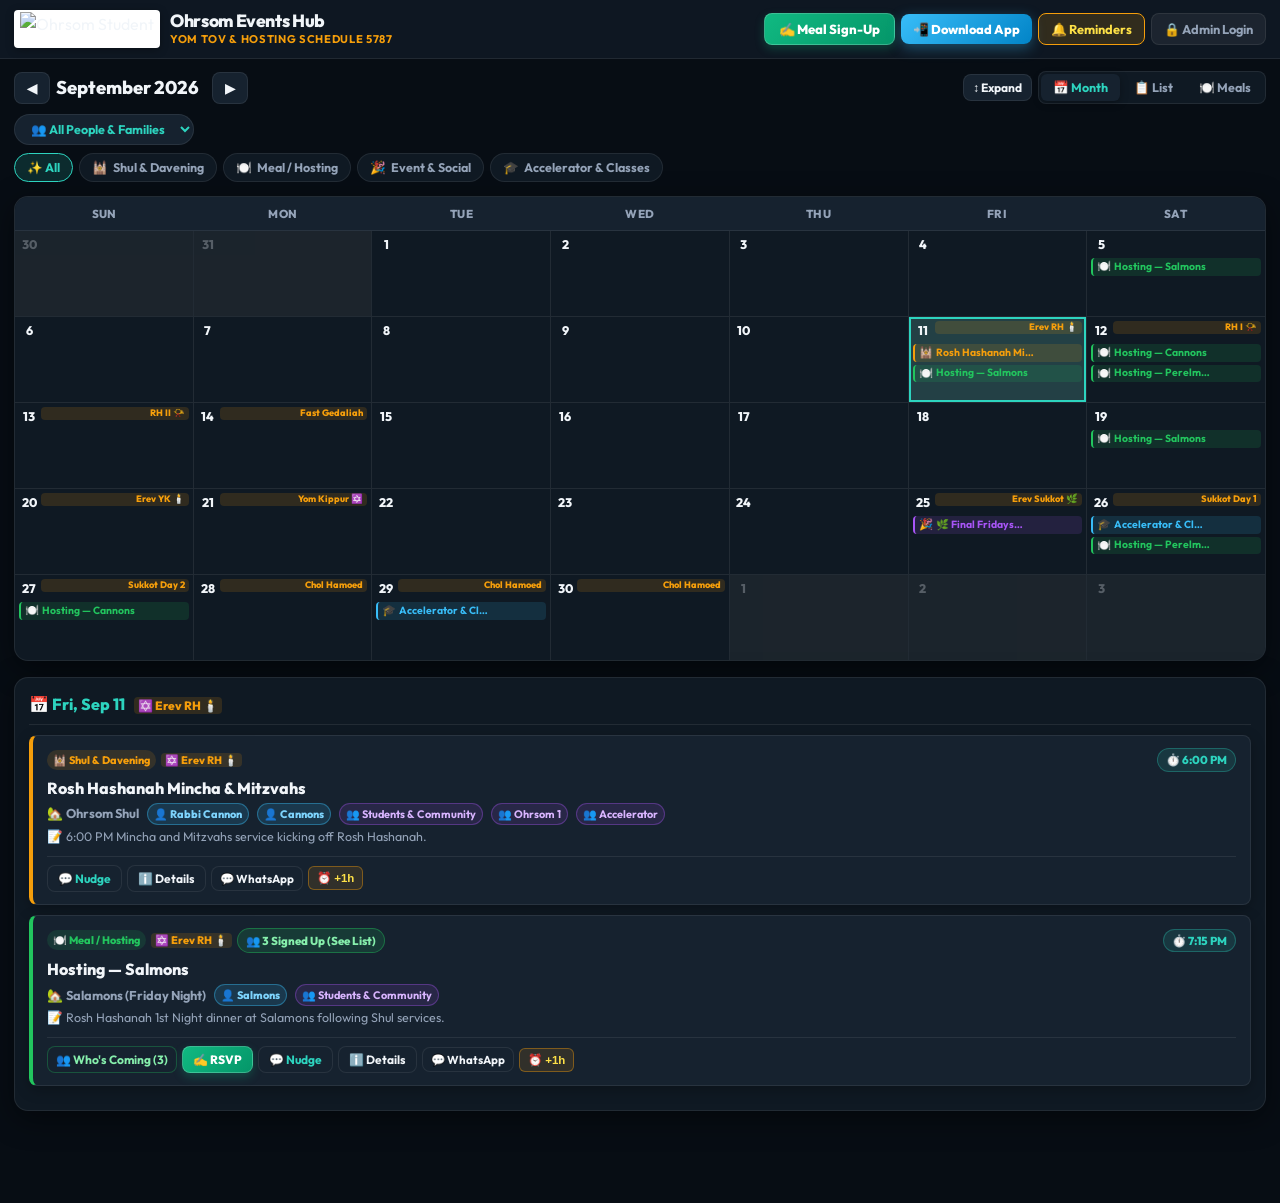
==== ohrsom-events.html @ 4e3c6a3e "Add student profile persistence, self-service RSVP cancellation, and WhatsApp Poll attendee privacy " ====
<!DOCTYPE html>
<html lang="en">
<head>
  <meta charset="UTF-8">
  <meta name="viewport" content="width=device-width, initial-scale=1.0, maximum-scale=1.0, user-scalable=no">
  <meta name="theme-color" content="#070d14">
  <meta name="apple-mobile-web-app-capable" content="yes">
  <meta name="apple-mobile-web-app-status-bar-style" content="black-translucent">
  <meta name="apple-mobile-web-app-title" content="Ohrsom Hub">
  <title>Ohrsom · Yom Tov & Events Calendar</title>
  
  <link rel="icon" type="image/png" sizes="192x192" href="/api/ohrsom-icon/192">
  <link rel="icon" type="image/png" sizes="512x512" href="/api/ohrsom-icon/512">
  <link rel="apple-touch-icon" href="/api/ohrsom-icon/192">
  <link rel="apple-touch-icon" sizes="180x180" href="/api/ohrsom-icon/192">
  <link rel="apple-touch-icon" sizes="192x192" href="/api/ohrsom-icon/192">
  <link rel="apple-touch-icon" sizes="512x512" href="/api/ohrsom-icon/512">
  <link rel="apple-touch-icon-precomposed" href="/api/ohrsom-icon/192">
  <link rel="manifest" href="/api/ohrsom-manifest">
  
  <link rel="preconnect" href="https://fonts.googleapis.com">
  <link rel="preconnect" href="https://fonts.gstatic.com" crossorigin>
  <link href="https://fonts.googleapis.com/css2?family=Outfit:wght@300;400;500;600;700;800;900&family=Inter:wght@400;500;600;700&display=swap" rel="stylesheet">
  
  <style>
    :root {
      --bg: #070d14;
      --surface: #0f1923;
      --surface-elevated: #16222f;
      --surface-border: rgba(255, 255, 255, 0.08);
      --ink: #f1f5f9;
      --muted: #94a3b8;
      --accent: #2dd4bf;
      --gold: #f59e0b;
      --gold-bg: rgba(245, 158, 11, 0.14);
      --blue: #38bdf8;
      --blue-bg: rgba(56, 189, 248, 0.14);
      --green: #22c55e;
      --green-bg: rgba(34, 197, 94, 0.14);
      --rose: #f43f5e;
      --purple: #a855f7;
      --radius: 14px;
      --radius-sm: 8px;
      --shadow: 0 8px 30px rgba(0, 0, 0, 0.45);
    }

    * {
      box-sizing: border-box;
      margin: 0;
      padding: 0;
      -webkit-tap-highlight-color: transparent;
    }

    body {
      font-family: 'Outfit', -apple-system, BlinkMacSystemFont, sans-serif;
      background: var(--bg);
      color: var(--ink);
      min-height: 100vh;
      line-height: 1.5;
      padding-bottom: 80px;
      overflow-x: hidden;
      width: 100%;
    }

    /* ── Floating In-App Push Notification Banner ── */
    .inapp-notification-banner {
      position: fixed;
      top: -220px;
      left: 12px;
      right: 12px;
      width: auto;
      max-width: 440px;
      margin: 0 auto;
      background: rgba(15, 25, 35, 0.98);
      backdrop-filter: blur(20px);
      -webkit-backdrop-filter: blur(20px);
      border: 1px solid rgba(245, 158, 11, 0.45);
      border-radius: var(--radius);
      box-shadow: 0 16px 40px rgba(0, 0, 0, 0.8), 0 0 20px rgba(245, 158, 11, 0.25);
      padding: 12px 14px;
      z-index: 9999;
      transition: top 0.35s cubic-bezier(0.175, 0.885, 0.32, 1.275);
    }

    .inapp-notification-banner.active {
      top: 14px;
    }

    .notif-banner-top {
      display: flex;
      justify-content: space-between;
      align-items: center;
      margin-bottom: 6px;
    }

    .notif-banner-badge {
      font-size: 0.7rem;
      font-weight: 800;
      text-transform: uppercase;
      color: var(--gold);
      display: inline-flex;
      align-items: center;
      gap: 5px;
    }

    .notif-banner-title {
      font-size: 0.98rem;
      font-weight: 800;
      color: var(--ink);
      line-height: 1.2;
    }

    .notif-banner-body {
      font-size: 0.8rem;
      color: var(--muted);
      margin-top: 3px;
    }

    .notif-banner-actions {
      display: flex;
      gap: 6px;
      margin-top: 8px;
      padding-top: 6px;
      border-top: 1px solid rgba(255, 255, 255, 0.08);
      justify-content: flex-end;
      flex-wrap: wrap;
    }

    /* ── Header ── */
    .header {
      background: rgba(15, 25, 35, 0.95);
      backdrop-filter: blur(16px);
      -webkit-backdrop-filter: blur(16px);
      border-bottom: 1px solid var(--surface-border);
      position: sticky;
      top: 0;
      z-index: 100;
      padding: 10px 14px;
      width: 100%;
    }

    .header-inner {
      max-width: 1280px;
      margin: 0 auto;
      display: flex;
      justify-content: space-between;
      align-items: center;
      gap: 8px;
      flex-wrap: wrap;
    }

    .brand-wrap {
      display: flex;
      align-items: center;
      gap: 10px;
    }

    .brand-logo {
      width: 36px;
      height: 36px;
      background: linear-gradient(135deg, var(--gold), #d97706);
      border-radius: 10px;
      display: flex;
      align-items: center;
      justify-content: center;
      font-size: 1.2rem;
      box-shadow: 0 4px 12px rgba(245, 158, 11, 0.3);
      flex-shrink: 0;
    }

    .brand-title {
      font-size: 1.1rem;
      font-weight: 800;
      letter-spacing: -0.02em;
      line-height: 1.2;
    }

    .brand-subtitle {
      font-size: 0.7rem;
      color: var(--gold);
      font-weight: 700;
      text-transform: uppercase;
      letter-spacing: 0.06em;
    }

    .header-actions {
      display: flex;
      align-items: center;
      gap: 6px;
      flex-wrap: wrap;
    }

    .btn {
      font-family: inherit;
      font-size: 0.8rem;
      font-weight: 700;
      padding: 7px 12px;
      border-radius: var(--radius-sm);
      border: none;
      cursor: pointer;
      display: inline-flex;
      align-items: center;
      gap: 5px;
      transition: all 0.15s ease;
      white-space: nowrap;
    }

    .btn-primary {
      background: linear-gradient(135deg, var(--accent), #0d9488);
      color: #022c22;
      box-shadow: 0 4px 14px rgba(45, 212, 191, 0.3);
    }

    .btn-secondary {
      background: var(--surface-elevated);
      color: var(--ink);
      border: 1px solid var(--surface-border);
    }

    .btn-secondary:hover {
      background: rgba(255, 255, 255, 0.08);
    }

    .btn-install {
      background: linear-gradient(135deg, #38bdf8, #0284c7);
      color: #fff;
      font-weight: 800;
      box-shadow: 0 4px 14px rgba(56, 189, 248, 0.35);
    }

    .btn-notify {
      background: rgba(245, 158, 11, 0.15);
      border: 1px solid var(--gold);
      color: #fde047;
    }

    .btn-admin-locked {
      background: rgba(255, 255, 255, 0.06);
      border: 1px solid var(--surface-border);
      color: var(--muted);
    }

    .btn-admin-unlocked {
      background: rgba(34, 197, 94, 0.15);
      border: 1px solid var(--green);
      color: #86efac;
    }

    /* ── Container ── */
    .container {
      max-width: 1280px;
      margin: 0 auto;
      padding: 12px 14px;
      width: 100%;
    }

    /* ── Controls Bar ── */
    .controls-bar {
      display: flex;
      justify-content: space-between;
      align-items: center;
      flex-wrap: wrap;
      gap: 8px;
      margin-bottom: 10px;
    }

    .month-nav {
      display: flex;
      align-items: center;
      gap: 6px;
    }

    .month-title {
      font-size: 1.15rem;
      font-weight: 800;
      min-width: 150px;
    }

    .view-segmented {
      display: flex;
      background: var(--surface);
      border: 1px solid var(--surface-border);
      border-radius: var(--radius-sm);
      padding: 2px;
      gap: 2px;
    }

    .view-seg-btn {
      background: transparent;
      border: none;
      color: var(--muted);
      font-family: inherit;
      font-size: 0.78rem;
      font-weight: 700;
      padding: 6px 12px;
      border-radius: 6px;
      cursor: pointer;
      transition: all 0.15s ease;
      white-space: nowrap;
    }

    .view-seg-btn.active {
      background: var(--surface-elevated);
      color: var(--accent);
      box-shadow: 0 2px 8px rgba(0, 0, 0, 0.3);
    }

    /* ── Two-Row Filter System ── */
    .filter-system-wrap {
      display: flex;
      flex-direction: column;
      gap: 8px;
      margin-bottom: 12px;
    }

    .filter-row-top {
      display: flex;
      align-items: center;
      gap: 8px;
      flex-wrap: wrap;
    }

    .person-filter-select {
      background: var(--surface-elevated);
      color: var(--accent);
      border: 1px solid var(--surface-border);
      border-radius: 999px;
      padding: 6px 12px;
      font-family: inherit;
      font-size: 0.78rem;
      font-weight: 700;
      outline: none;
      cursor: pointer;
    }

    .filter-row-categories {
      display: flex;
      gap: 6px;
      overflow-x: auto;
      -webkit-overflow-scrolling: touch;
      scrollbar-width: none;
      width: 100%;
      padding-bottom: 2px;
    }
    .filter-row-categories::-webkit-scrollbar { display: none; }

    .filter-chip {
      background: var(--surface);
      border: 1px solid var(--surface-border);
      color: var(--muted);
      font-family: inherit;
      font-size: 0.78rem;
      font-weight: 700;
      padding: 6px 12px;
      border-radius: 999px;
      cursor: pointer;
      white-space: nowrap;
      transition: all 0.15s ease;
      display: inline-flex;
      align-items: center;
      gap: 5px;
      flex-shrink: 0;
    }

    .filter-chip:hover {
      background: rgba(255, 255, 255, 0.05);
      color: var(--ink);
    }

    .filter-chip.active {
      background: rgba(45, 212, 191, 0.15);
      border-color: var(--accent);
      color: var(--accent);
    }

    .filter-chip-myitems {
      border-color: var(--gold);
      color: #fde047;
      background: rgba(245, 158, 11, 0.12);
    }

    .filter-chip-myitems.active {
      background: var(--gold);
      color: #070d14;
      font-weight: 800;
    }

    /* ── Expandable Calendar Grid ── */
    .calendar-grid-card {
      background: var(--surface);
      border: 1px solid var(--surface-border);
      border-radius: var(--radius);
      box-shadow: var(--shadow);
      margin-bottom: 16px;
      overflow: hidden;
      width: 100%;
      max-width: 100%;
    }

    .cal-weekdays {
      display: grid;
      grid-template-columns: repeat(7, minmax(0, 1fr));
      background: var(--surface-elevated);
      border-bottom: 1px solid var(--surface-border);
      text-align: center;
      padding: 8px 0;
      font-size: 0.72rem;
      font-weight: 800;
      color: var(--muted);
      letter-spacing: 0.04em;
      width: 100%;
    }

    .cal-days-grid {
      display: grid;
      grid-template-columns: repeat(7, minmax(0, 1fr));
      gap: 1px;
      background: var(--surface-border);
      width: 100%;
    }

    .cal-day-cell {
      background: var(--surface);
      min-height: 85px;
      padding: 4px 4px;
      display: flex;
      flex-direction: column;
      gap: 3px;
      cursor: pointer;
      transition: all 0.15s ease;
      position: relative;
      min-width: 0;
      overflow: hidden;
    }

    .calendar-grid-card.is-expanded .cal-day-cell {
      min-height: 140px;
      padding: 6px 5px;
    }

    .calendar-grid-card.is-expanded .cal-event-pill {
      font-size: 0.72rem;
      padding: 3px 5px;
      line-height: 1.25;
      white-space: normal;
      word-break: break-word;
    }

    .cal-day-cell:hover {
      background: #13202e;
    }

    .cal-day-cell.other-month {
      opacity: 0.25;
      background: #081017;
    }

    .cal-day-cell.is-today {
      background: rgba(45, 212, 191, 0.06);
      box-shadow: inset 0 0 0 1px var(--accent);
    }

    .cal-day-cell.is-selected-day {
      background: rgba(45, 212, 191, 0.12) !important;
      box-shadow: inset 0 0 0 2px var(--accent) !important;
    }

    .day-number-row {
      display: flex;
      justify-content: space-between;
      align-items: flex-start;
      font-size: 0.78rem;
      font-weight: 800;
      gap: 2px;
      min-width: 0;
    }

    .day-num-circle {
      width: 20px;
      height: 20px;
      display: flex;
      align-items: center;
      justify-content: center;
      border-radius: 50%;
      flex-shrink: 0;
    }

    .is-today .day-num-circle {
      background: var(--accent);
      color: #022c22;
    }

    .jewish-holiday-pill {
      font-size: 0.58rem;
      font-weight: 800;
      color: var(--gold);
      background: var(--gold-bg);
      padding: 1px 4px;
      border-radius: 4px;
      line-height: 1.15;
      text-align: right;
      flex: 1;
      white-space: nowrap;
      overflow: hidden;
      text-overflow: ellipsis;
      min-width: 0;
    }

    .cal-event-pill {
      font-size: 0.65rem;
      font-weight: 700;
      padding: 2px 4px;
      border-radius: 4px;
      display: flex;
      align-items: center;
      gap: 3px;
      border-left: 2px solid;
      white-space: nowrap;
      overflow: hidden;
      text-overflow: ellipsis;
      cursor: pointer;
      line-height: 1.2;
      min-width: 0;
      max-width: 100%;
    }

    .cal-event-pill.is-completed {
      opacity: 0.55;
      text-decoration: line-through;
      background: rgba(255, 255, 255, 0.05) !important;
      border-left-color: var(--muted) !important;
      color: var(--muted) !important;
    }

    .cal-event-pill-icon {
      flex-shrink: 0;
      font-size: 0.7rem;
    }

    .cal-event-pill-text {
      white-space: nowrap;
      overflow: hidden;
      text-overflow: ellipsis;
      min-width: 0;
    }

    /* ── Agenda / Timeline below calendar ── */
    .day-agenda-section {
      margin-top: 12px;
      background: var(--surface);
      border: 1px solid var(--surface-border);
      border-radius: var(--radius);
      padding: 14px;
      box-shadow: var(--shadow);
    }

    .day-agenda-header {
      display: flex;
      justify-content: space-between;
      align-items: center;
      margin-bottom: 10px;
      padding-bottom: 8px;
      border-bottom: 1px solid var(--surface-border);
      flex-wrap: wrap;
      gap: 8px;
    }

    .day-agenda-title {
      font-size: 1rem;
      font-weight: 800;
      color: var(--accent);
    }

    /* ── Timeline List View ── */
    .timeline-view {
      display: flex;
      flex-direction: column;
      gap: 10px;
      margin-bottom: 30px;
    }

    .event-card {
      background: var(--surface);
      border: 1px solid var(--surface-border);
      border-radius: var(--radius);
      padding: 12px 14px;
      display: flex;
      justify-content: space-between;
      align-items: flex-start;
      gap: 10px;
      cursor: pointer;
      transition: all 0.15s ease;
      position: relative;
      overflow: hidden;
    }

    .event-card.is-completed {
      opacity: 0.65;
      background: #0b141d;
    }

    .event-card.is-completed .event-main-details h3 {
      text-decoration: line-through;
      color: var(--muted);
    }

    /* ── Selected Day Clean Agenda Cards (Mobile & Desktop) ── */
    .agenda-card {
      background: var(--surface-elevated);
      border: 1px solid var(--surface-border);
      border-radius: var(--radius-sm);
      padding: 12px 14px;
      margin-bottom: 10px;
      box-shadow: 0 4px 14px rgba(0, 0, 0, 0.25);
      transition: all 0.15s ease;
      cursor: pointer;
    }

    .agenda-card:hover {
      background: #182635;
      border-color: rgba(255, 255, 255, 0.15);
    }

    .agenda-card.is-completed {
      opacity: 0.6;
      background: #091118;
    }
    .agenda-card.is-completed .agenda-card-title {
      text-decoration: line-through;
      color: var(--muted);
    }

    .agenda-card-top {
      display: flex;
      justify-content: space-between;
      align-items: center;
      gap: 6px;
      margin-bottom: 6px;
      flex-wrap: wrap;
    }

    .agenda-tag-group {
      display: flex;
      align-items: center;
      gap: 5px;
      flex-wrap: wrap;
    }

    .agenda-time-pill {
      font-size: 0.72rem;
      font-weight: 800;
      color: var(--accent);
      background: rgba(45, 212, 191, 0.12);
      border: 1px solid rgba(45, 212, 191, 0.3);
      padding: 2px 8px;
      border-radius: 999px;
      white-space: nowrap;
    }

    .agenda-card-title {
      font-size: 1rem;
      font-weight: 800;
      color: var(--ink);
      line-height: 1.25;
      margin-bottom: 5px;
    }

    .agenda-card-meta {
      font-size: 0.8rem;
      color: var(--muted);
      display: flex;
      flex-wrap: wrap;
      gap: 8px;
      margin-bottom: 4px;
      align-items: center;
    }

    .agenda-card-notes {
      font-size: 0.78rem;
      color: var(--muted);
      margin-top: 4px;
      line-height: 1.35;
    }

    .agenda-card-actions {
      display: flex;
      gap: 5px;
      margin-top: 10px;
      padding-top: 8px;
      border-top: 1px solid var(--surface-border);
      flex-wrap: wrap;
      align-items: center;
    }

    .event-card-left {
      display: flex;
      gap: 10px;
      align-items: flex-start;
      flex: 1;
      min-width: 0;
    }

    .event-date-block {
      background: var(--surface-elevated);
      border: 1px solid var(--surface-border);
      border-radius: 8px;
      min-width: 48px;
      padding: 5px 2px;
      text-align: center;
      flex-shrink: 0;
    }

    .date-month {
      font-size: 0.65rem;
      font-weight: 800;
      text-transform: uppercase;
      color: var(--muted);
    }

    .date-num {
      font-size: 1.15rem;
      font-weight: 900;
      line-height: 1.1;
      color: var(--ink);
    }

    .date-weekday {
      font-size: 0.65rem;
      font-weight: 700;
      color: var(--accent);
    }

    .event-main-details {
      flex: 1;
      min-width: 0;
    }

    .event-main-details h3 {
      font-size: 0.95rem;
      font-weight: 800;
      color: var(--ink);
      display: flex;
      align-items: center;
      gap: 6px;
      flex-wrap: wrap;
    }

    .event-tags-row {
      display: flex;
      flex-wrap: wrap;
      gap: 5px;
      margin: 4px 0;
    }

    .event-tag {
      font-size: 0.68rem;
      font-weight: 700;
      padding: 2px 6px;
      border-radius: 999px;
      display: inline-flex;
      align-items: center;
      gap: 4px;
    }

    .assignee-badge {
      background: rgba(56, 189, 248, 0.15);
      border: 1px solid rgba(56, 189, 248, 0.4);
      color: #7dd3fc;
      font-weight: 800;
    }

    .completed-badge {
      background: rgba(34, 197, 94, 0.15);
      border: 1px solid var(--green);
      color: #86efac;
      font-weight: 800;
    }

    .internal-badge {
      background: rgba(244, 63, 94, 0.15);
      border: 1px solid rgba(244, 63, 94, 0.4);
      color: #fda4af;
    }

    .event-meta-info {
      font-size: 0.78rem;
      color: var(--muted);
      display: flex;
      flex-wrap: wrap;
      gap: 10px;
      margin-top: 4px;
    }

    .event-meta-info span {
      display: inline-flex;
      align-items: center;
      gap: 4px;
    }

    .internal-note-box {
      background: rgba(244, 63, 94, 0.08);
      border: 1px dashed rgba(244, 63, 94, 0.35);
      border-radius: 6px;
      padding: 5px 8px;
      margin-top: 6px;
      font-size: 0.75rem;
      color: #fecdd3;
    }

    .event-card-actions {
      display: flex;
      gap: 5px;
      align-items: center;
      flex-wrap: wrap;
      flex-shrink: 0;
    }

    /* ── Modals & Pop-ups ── */
    .modal-overlay {
      position: fixed;
      top: 0;
      left: 0;
      right: 0;
      bottom: 0;
      background: rgba(3, 7, 12, 0.85);
      backdrop-filter: blur(10px);
      display: flex;
      align-items: center;
      justify-content: center;
      z-index: 1000;
      padding: 12px;
      opacity: 0;
      pointer-events: none;
      transition: opacity 0.2s ease;
    }

    .modal-overlay.active {
      opacity: 1;
      pointer-events: auto;
    }

    .modal-card {
      background: var(--surface);
      border: 1px solid var(--surface-border);
      border-radius: var(--radius);
      width: 100%;
      max-width: 560px;
      max-height: 90vh;
      overflow-y: auto;
      box-shadow: 0 20px 40px rgba(0, 0, 0, 0.6);
      transform: scale(0.95);
      transition: transform 0.2s ease;
      padding: 18px;
    }

    .modal-overlay.active .modal-card {
      transform: scale(1);
    }

    .modal-header {
      display: flex;
      justify-content: space-between;
      align-items: flex-start;
      margin-bottom: 12px;
    }

    .modal-close-btn {
      background: rgba(255, 255, 255, 0.08);
      border: none;
      color: var(--muted);
      width: 32px;
      height: 32px;
      border-radius: 50%;
      cursor: pointer;
      font-size: 1rem;
      display: flex;
      align-items: center;
      justify-content: center;
      transition: all 0.15s ease;
    }
    .modal-close-btn:hover {
      background: rgba(255, 255, 255, 0.18);
      color: #fff;
    }

    .form-group {
      margin-bottom: 12px;
    }

    .form-group label {
      display: block;
      font-size: 0.75rem;
      font-weight: 800;
      color: var(--muted);
      text-transform: uppercase;
      letter-spacing: 0.05em;
      margin-bottom: 5px;
    }

    .form-control {
      width: 100%;
      background: var(--surface-elevated);
      border: 1px solid var(--surface-border);
      border-radius: var(--radius-sm);
      padding: 9px 11px;
      font-family: inherit;
      font-size: 0.88rem;
      color: var(--ink);
    }

    .form-control:focus {
      outline: none;
      border-color: var(--accent);
      box-shadow: 0 0 0 2px rgba(45, 212, 191, 0.2);
    }

    .form-row {
      display: grid;
      grid-template-columns: 1fr 1fr;
      gap: 10px;
    }

    /* ── Multi-select Assignees ── */
    .assignee-multiselect-container {
      background: var(--surface-elevated);
      border: 1px solid var(--surface-border);
      border-radius: var(--radius-sm);
      padding: 8px 10px;
    }

    .assignee-chips-wrap {
      display: flex;
      flex-wrap: wrap;
      gap: 6px;
      margin-bottom: 8px;
      min-height: 28px;
      align-items: center;
    }

    .assignee-chip-selected {
      background: rgba(56, 189, 248, 0.18);
      border: 1px solid var(--blue);
      color: #7dd3fc;
      padding: 3px 8px;
      border-radius: 999px;
      font-size: 0.78rem;
      font-weight: 800;
      display: inline-flex;
      align-items: center;
      gap: 5px;
    }

    .assignee-chip-remove {
      cursor: pointer;
      color: #94a3b8;
      font-size: 0.85rem;
      line-height: 1;
      display: inline-flex;
    }
    .assignee-chip-remove:hover { color: var(--rose); }

    .quick-assign-pills-row {
      display: flex;
      flex-wrap: wrap;
      gap: 5px;
      margin-top: 6px;
      padding-top: 6px;
      border-top: 1px dashed var(--surface-border);
    }

    .quick-assign-btn {
      background: rgba(255, 255, 255, 0.06);
      border: 1px solid var(--surface-border);
      color: var(--muted);
      font-size: 0.72rem;
      font-weight: 700;
      padding: 3px 8px;
      border-radius: 999px;
      cursor: pointer;
      transition: all 0.15s ease;
    }

    .quick-assign-btn:hover {
      background: rgba(56, 189, 248, 0.15);
      border-color: var(--blue);
      color: var(--blue);
    }

    .quick-assign-btn.is-active {
      background: var(--blue);
      color: #070d14;
      border-color: var(--blue);
    }

    .custom-assignee-add-row {
      display: flex;
      gap: 6px;
      margin-top: 6px;
    }

    /* ── Audience Multi-select ── */
    .audience-multiselect-container {
      background: var(--surface-elevated);
      border: 1px solid var(--surface-border);
      border-radius: var(--radius-sm);
      padding: 8px 10px;
    }

    .audience-chips-wrap {
      display: flex;
      flex-wrap: wrap;
      gap: 6px;
      margin-bottom: 8px;
      min-height: 28px;
      align-items: center;
    }

    .audience-chip-selected {
      background: rgba(168, 85, 247, 0.18);
      border: 1px solid var(--purple);
      color: #d8b4fe;
      padding: 3px 8px;
      border-radius: 999px;
      font-size: 0.78rem;
      font-weight: 800;
      display: inline-flex;
      align-items: center;
      gap: 5px;
    }

    .audience-chip-remove {
      cursor: pointer;
      color: #94a3b8;
      font-size: 0.85rem;
      display: inline-flex;
    }
    .audience-chip-remove:hover { color: var(--rose); }

    .audience-preset-pills {
      display: flex;
      flex-wrap: wrap;
      gap: 5px;
      margin-top: 6px;
      padding-top: 6px;
      border-top: 1px dashed var(--surface-border);
    }

    .audience-preset-btn {
      background: rgba(255, 255, 255, 0.06);
      border: 1px solid var(--surface-border);
      color: var(--muted);
      font-size: 0.72rem;
      font-weight: 700;
      padding: 3px 8px;
      border-radius: 999px;
      cursor: pointer;
      transition: all 0.15s ease;
    }

    .audience-preset-btn:hover {
      background: rgba(168, 85, 247, 0.15);
      border-color: var(--purple);
      color: #d8b4fe;
    }

    .audience-preset-btn.is-active {
      background: var(--purple);
      color: #fff;
      border-color: var(--purple);
    }

    /* ── Day Overview Modal Event Item Card ── */
    .overview-event-item {
      background: var(--surface-elevated);
      border: 1px solid var(--surface-border);
      border-radius: var(--radius-sm);
      padding: 12px 14px;
      margin-bottom: 10px;
      position: relative;
    }

    .overview-event-item.is-completed {
      opacity: 0.65;
    }
    .overview-event-item.is-completed .overview-event-item-title {
      text-decoration: line-through;
      color: var(--muted);
    }

    .overview-event-item-top {
      display: flex;
      justify-content: space-between;
      align-items: flex-start;
      gap: 8px;
    }

    .overview-event-item-title {
      font-size: 0.98rem;
      font-weight: 800;
      color: var(--ink);
      line-height: 1.2;
    }

    .overview-btn-bar {
      display: flex;
      gap: 5px;
      margin-top: 10px;
      padding-top: 8px;
      border-top: 1px solid var(--surface-border);
      flex-wrap: wrap;
      align-items: center;
    }

    /* ── Notification Schedule & Activity Log ── */
    .notif-rule-card {
      background: var(--surface-elevated);
      border: 1px solid var(--surface-border);
      border-radius: var(--radius-sm);
      padding: 9px 11px;
      margin-bottom: 6px;
      display: flex;
      align-items: flex-start;
      gap: 8px;
    }

    .notif-rule-icon {
      font-size: 1.2rem;
      line-height: 1;
      margin-top: 1px;
    }

    .reminders-log-table {
      width: 100%;
      font-size: 0.75rem;
      border-collapse: collapse;
    }

    .reminders-log-table th {
      text-align: left;
      color: var(--muted);
      padding: 4px 6px;
      border-bottom: 1px solid var(--surface-border);
      font-size: 0.7rem;
    }

    .reminders-log-table td {
      padding: 5px 6px;
      border-bottom: 1px solid rgba(255, 255, 255, 0.04);
    }

    .snooze-quick-btn {
      background: rgba(245, 158, 11, 0.12);
      border: 1px solid rgba(245, 158, 11, 0.4);
      color: #fde047;
      font-size: 0.72rem;
      font-weight: 700;
      padding: 4px 8px;
      border-radius: 6px;
      cursor: pointer;
      display: inline-flex;
      align-items: center;
      gap: 4px;
    }
    .snooze-quick-btn:hover {
      background: var(--gold);
      color: #070d14;
    }

    /* ── Responsive Styling ── */
    @media (max-width: 768px) {
      .header-inner { flex-wrap: wrap; gap: 6px; }
      .brand-title { font-size: 0.95rem; }
      .brand-subtitle { font-size: 0.65rem; }
      .container { padding: 6px; }
      
      .controls-bar { flex-direction: column; align-items: stretch; gap: 6px; }
      .month-nav { justify-content: space-between; }
      .month-title { min-width: auto; text-align: center; flex: 1; font-size: 1rem; }
      .view-segmented { width: 100%; }
      .view-seg-btn { flex: 1; text-align: center; padding: 6px 3px; font-size: 0.72rem; }
      .form-row { grid-template-columns: 1fr; }

      .cal-weekdays { font-size: 0.65rem; padding: 6px 0; }
      .cal-day-cell { min-height: 66px; padding: 2px 2px; gap: 2px; }
      .day-number-row { font-size: 0.7rem; }
      .day-num-circle { width: 17px; height: 17px; font-size: 0.68rem; }
      .jewish-holiday-pill { font-size: 0.5rem; padding: 1px 2px; }

      .cal-event-pill {
        font-size: 0.58rem;
        padding: 1px 2px;
        line-height: 1.1;
        border-radius: 2px;
        border-left-width: 2px;
        margin-top: 1px;
      }
      .cal-event-pill-icon { font-size: 0.6rem; }

      .day-agenda-section { margin-top: 10px; padding: 10px; }
      .event-card { padding: 10px; gap: 8px; }
      .event-card-actions { width: 100%; justify-content: flex-end; margin-top: 4px; }
    }
    /* ── RSVP & Meal Roster System Styles ── */
    .rsvp-count-badge {
      background: rgba(34, 197, 94, 0.15);
      border: 1px solid rgba(34, 197, 94, 0.4);
      color: #86efac;
      font-size: 0.72rem;
      font-weight: 800;
      padding: 3px 8px;
      border-radius: 999px;
      display: inline-flex;
      align-items: center;
      gap: 4px;
    }

    .btn-rsvp-action {
      background: linear-gradient(135deg, #10b981, #059669);
      color: #ffffff;
      font-weight: 800;
      border: 1px solid rgba(255, 255, 255, 0.2);
      box-shadow: 0 4px 10px rgba(16, 185, 129, 0.25);
    }
    .btn-rsvp-action:hover {
      background: linear-gradient(135deg, #059669, #047857);
    }

    .rsvp-checklist-item {
      display: flex;
      align-items: center;
      gap: 10px;
      padding: 8px 10px;
      border-radius: 6px;
      border-bottom: 1px solid rgba(255, 255, 255, 0.05);
      cursor: pointer;
      transition: background 0.15s ease;
    }
    .rsvp-checklist-item:hover {
      background: rgba(255, 255, 255, 0.04);
    }
    .rsvp-checklist-item input[type="checkbox"] {
      width: 18px;
      height: 18px;
      cursor: pointer;
      accent-color: var(--accent);
    }

    .host-dashboard-banner {
      background: linear-gradient(135deg, rgba(34, 197, 94, 0.12), rgba(15, 25, 35, 0.95));
      border: 1px solid rgba(34, 197, 94, 0.35);
      border-radius: var(--radius-sm);
      padding: 12px 14px;
      margin-bottom: 12px;
      display: flex;
      justify-content: space-between;
      align-items: center;
      flex-wrap: wrap;
      gap: 10px;
    }

    .brand-img-logo {
      height: 38px;
      width: auto;
      object-fit: contain;
      border-radius: 4px;
      background: #ffffff;
      padding: 2px 6px;
      box-shadow: 0 2px 8px rgba(0,0,0,0.3);
    }
  </style>
</head>
<body>

  <!-- ══ FLOATING IN-APP PUSH NOTIFICATION POP-UP BANNER ══ -->
  <div class="inapp-notification-banner" id="inAppNotificationBanner">
    <div class="notif-banner-top">
      <span class="notif-banner-badge" id="notifBannerBadge">🌿 Ohrsom Yom Tov Alert</span>
      <button class="modal-close-btn" style="width:24px;height:24px;font-size:0.75rem;" onclick="dismissInAppNotification()">✕</button>
    </div>
    <div class="notif-banner-title" id="notifBannerTitle">Event Title Here</div>
    <div class="notif-banner-body" id="notifBannerBody">Details and reminder information here...</div>
    <div class="notif-banner-actions">
      <button class="btn btn-secondary" style="padding:4px 8px;font-size:0.72rem;" id="notifBannerViewBtn">👁️ View</button>
      <button class="snooze-quick-btn" id="notifBannerSnoozeBtn">⏰ +1h</button>
      <button class="btn btn-secondary" style="padding:4px 8px;font-size:0.72rem;" onclick="dismissInAppNotification()">Dismiss</button>
    </div>
  </div>

  <!-- ══ HEADER ══ -->
  <header class="header">
    <div class="header-inner">
      <div class="brand-wrap">
        <img src="/icons/ohrsom-student-logo.png" alt="Ohrsom Student" class="brand-img-logo">
        <div>
          <h1 class="brand-title">Ohrsom Events Hub</h1>
          <p class="brand-subtitle">Yom Tov & Hosting Schedule 5787</p>
        </div>
      </div>
      <div class="header-actions">
        <button class="btn btn-rsvp-action" onclick="openMultiMealSignupModal()" style="padding: 7px 14px; font-size: 0.82rem;">
          ✍️ Meal Sign-Up
        </button>
        <button id="masterRostersBtn" class="btn btn-secondary" onclick="openMasterRostersModal()" style="display: none; border-color: rgba(56, 189, 248, 0.4); color: #7dd3fc;">
          📋 All RSVPs (<span id="totalRsvpsHeaderBadge">0</span>)
        </button>
        <button class="btn btn-install" onclick="handleDownloadAppClick()">
          📲 Download App
        </button>
        <button class="btn btn-notify" onclick="openRemindersCenterModal()" title="View reminder schedule & notification logs">
          🔔 Reminders
        </button>
        <button id="settingsBtn" class="btn btn-secondary" onclick="openSettingsModal()" style="display: none;">
          ⚙️ Settings
        </button>
        <button id="adminToggleBtn" class="btn btn-admin-locked" onclick="handleAdminToggle()">
          🔒 Admin Login
        </button>
        <button id="addEventHeaderBtn" class="btn btn-primary" onclick="openAddEventModal()" style="display: none;">
          ➕ Add Event
        </button>
      </div>
    </div>
  </header>

  <main class="container">

    <!-- Controls Bar -->
    <div class="controls-bar">
      <div class="month-nav">
        <button class="btn btn-secondary" onclick="changeMonth(-1)">◀</button>
        <h2 class="month-title" id="monthDisplay">September 2026</h2>
        <button class="btn btn-secondary" onclick="changeMonth(1)">▶</button>
      </div>

      <div style="display: flex; gap: 6px; align-items: center;">
        <button class="btn btn-secondary" id="expandCalBtn" onclick="toggleCalendarExpand()" style="font-size: 0.75rem; padding: 5px 9px;">
          ↕️ Expand
        </button>
        <div class="view-segmented">
          <button class="view-seg-btn active" id="viewCalBtn" onclick="switchView('calendar')">📅 Month</button>
          <button class="view-seg-btn" id="viewListBtn" onclick="switchView('timeline')">📋 List</button>
          <button class="view-seg-btn" id="viewHostingBtn" onclick="switchView('hosting')">🍽️ Meals</button>
        </div>
      </div>
    </div>

    <!-- ── Two-Row Filter System ── -->
    <div class="filter-system-wrap">
      <div class="filter-row-top">
        <select class="person-filter-select" id="personFilterSelect" onchange="handlePersonFilterChange(this.value)">
          <option value="all">👥 All People & Families</option>
          <option value="Cannons">🏠 Cannons</option>
          <option value="Bati">👤 Bini Bati</option>
          <option value="Ryan">👤 Ryan</option>
          <option value="Perelmans">🏠 Perelmans</option>
          <option value="Salmons">🏠 Salmons</option>
        </select>
        <div id="myItemsChipContainer">
          <!-- Rendered dynamically if logged in -->
        </div>
      </div>

      <div class="filter-row-categories" id="dynamicCategoryFilterChips">
        <!-- Rendered dynamically -->
      </div>
    </div>

    <!-- Calendar View Container (100% Width, Zero Cut-off) -->
    <div id="calendarViewContainer">
      <div class="calendar-grid-card" id="mainCalendarGridCard">
        <div class="cal-weekdays">
          <span>SUN</span><span>MON</span><span>TUE</span><span>WED</span>
          <span>THU</span><span>FRI</span><span>SAT</span>
        </div>
        <div class="cal-days-grid" id="calendarDaysGrid">
          <!-- Rendered dynamically -->
        </div>
      </div>

      <!-- Selected Day Agenda Section below grid -->
      <div class="day-agenda-section" id="mobileDayAgendaSection">
        <div class="day-agenda-header">
          <div class="day-agenda-title" id="mobileAgendaDateTitle">Tap a date to view events</div>
          <button class="btn btn-primary" id="mobileAddDayEventBtn" onclick="openAddEventModal(selectedDateKey)" style="display: none; padding: 4px 8px; font-size: 0.75rem;">
            ➕ Add
          </button>
        </div>
        <div id="mobileDayEventsList">
          <!-- Rendered dynamically on day click -->
        </div>
      </div>
    </div>

    <!-- Timeline List View Container -->
    <div id="timelineViewContainer" style="display: none;">
      <div class="timeline-view" id="timelineList">
        <!-- Rendered dynamically -->
      </div>
    </div>

  </main>

  <!-- ══ DAY / EVENT OVERVIEW POP-UP MODAL (Quick Overview + Mark Complete + Snooze) ══ -->
  <div class="modal-overlay" id="dayOverviewModal">
    <div class="modal-card">
      <div class="modal-header">
        <div style="display: flex; align-items: center; gap: 10px;">
          <div class="brand-logo" style="width: 34px; height: 34px; font-size: 1.1rem;">📅</div>
          <div>
            <h2 id="dayOverviewTitle" style="font-size: 1.1rem; font-weight: 800;">Day Events Overview</h2>
            <p id="dayOverviewSubtitle" style="font-size: 0.75rem; color: var(--muted);"></p>
          </div>
        </div>
        <button class="modal-close-btn" onclick="closeDayOverviewModal()">✕</button>
      </div>

      <div id="dayOverviewContentList" style="margin-top: 10px;">
        <!-- Rendered dynamically -->
      </div>

      <div style="display: flex; gap: 8px; margin-top: 14px; justify-content: space-between; align-items: center;">
        <button id="dayOverviewAddBtn" class="btn btn-primary" onclick="openAddEventFromOverview()" style="display: none;">
          ➕ Add Event to this Date
        </button>
        <button class="btn btn-secondary" onclick="closeDayOverviewModal()" style="margin-left: auto;">
          Close
        </button>
      </div>
    </div>
  </div>

  <!-- ══ REMINDERS & NOTIFICATION CENTER + LOGS MODAL ══ -->
  <div class="modal-overlay" id="remindersCenterModal">
    <div class="modal-card">
      <div class="modal-header">
        <div style="display: flex; align-items: center; gap: 10px;">
          <div class="brand-logo" style="width: 36px; height: 36px; font-size: 1.2rem;">🔔</div>
          <div>
            <h2 style="font-size: 1.15rem; font-weight: 800;">Reminders & Alerts</h2>
            <p style="font-size: 0.75rem; color: var(--gold);">Push notifications, test alerts & history log</p>
          </div>
        </div>
        <button class="modal-close-btn" onclick="closeRemindersCenterModal()">✕</button>
      </div>

      <!-- Interactive Test Specific Reminder Section -->
      <div style="background: rgba(245, 158, 11, 0.08); border: 1px solid rgba(245, 158, 11, 0.3); border-radius: var(--radius-sm); padding: 12px; margin-bottom: 14px;">
        <h4 style="font-size: 0.8rem; color: var(--gold); text-transform: uppercase; margin-bottom: 6px;">
          🔔 Test a Specific Reminder Alert:
        </h4>
        <div class="form-group" style="margin-bottom: 8px;">
          <label for="testReminderEventSelect" style="font-size: 0.72rem;">Choose Event to Preview:</label>
          <select id="testReminderEventSelect" class="form-control" style="font-size: 0.82rem; padding: 7px 10px;">
            <!-- Populated dynamically -->
          </select>
        </div>
        <button class="btn btn-primary" onclick="triggerSelectedEventNotification()" style="width: 100%; justify-content: center; padding: 9px; font-size: 0.85rem;">
          🔔 Trigger Pop-up Reminder Alert Now
        </button>
      </div>

      <div style="margin-bottom: 14px;">
        <h4 style="font-size: 0.8rem; color: var(--accent); text-transform: uppercase; margin-bottom: 6px;">
          ⏰ Notification Schedule Rules:
        </h4>
        <div class="notif-rule-card">
          <div class="notif-rule-icon">🕍</div>
          <div style="font-size: 0.8rem;">
            <strong>1 Hour Before Shul:</strong> Alerts for Mincha & Services.
          </div>
        </div>
        <div class="notif-rule-card">
          <div class="notif-rule-icon">🌅</div>
          <div style="font-size: 0.8rem;">
            <strong>8:30 AM Morning-Of:</strong> Reminds assignees for tasks & prep items.
          </div>
        </div>
        <div class="notif-rule-card">
          <div class="notif-rule-icon">🕯️</div>
          <div style="font-size: 0.8rem;">
            <strong>2 Hours Before Meals:</strong> Alerts host families and attendees.
          </div>
        </div>
      </div>

      <!-- Notification Targeting Preference -->
      <div style="background: var(--surface-elevated); border: 1px solid var(--surface-border); border-radius: var(--radius-sm); padding: 12px; margin-bottom: 14px;">
        <div style="font-size: 0.82rem; font-weight: 800; color: var(--accent); margin-bottom: 3px;">
          🎯 Notification Delivery Profile:
        </div>
        <div id="notifActiveUserLabel" style="font-size: 0.75rem; color: var(--muted); margin-bottom: 8px;">
          Active Device Profile: <strong>Public Visitor</strong>
        </div>
        <div style="display: flex; gap: 12px; flex-wrap: wrap;">
          <label style="display: flex; align-items: center; gap: 6px; font-size: 0.78rem; cursor: pointer;">
            <input type="radio" name="notifTargetFilter" id="notifTargetAssigned" value="assigned" checked onchange="setNotifTargetPreference('assigned')">
            <span><strong>My Assigned Events Only</strong> (Recommended)</span>
          </label>
          <label style="display: flex; align-items: center; gap: 6px; font-size: 0.78rem; cursor: pointer;">
            <input type="radio" name="notifTargetFilter" id="notifTargetAll" value="all" onchange="setNotifTargetPreference('all')">
            <span>All Community Events</span>
          </label>
        </div>
      </div>

      <!-- Live Scheduled Upcoming Reminders -->
      <div style="margin-bottom: 14px;">
        <h4 style="font-size: 0.8rem; color: var(--blue); text-transform: uppercase; margin-bottom: 6px;" id="upcomingRemindersListHeader">
          📋 Upcoming Scheduled Reminders:
        </h4>
        <div id="upcomingRemindersList" style="max-height: 130px; overflow-y: auto; background: var(--surface-elevated); border: 1px solid var(--surface-border); border-radius: var(--radius-sm); padding: 8px;">
          <!-- Rendered dynamically -->
        </div>
      </div>

      <!-- Reminder History & Activity Log -->
      <div style="margin-bottom: 16px;">
        <div style="display: flex; justify-content: space-between; align-items: center; margin-bottom: 6px;">
          <h4 style="font-size: 0.8rem; color: var(--gold); text-transform: uppercase;">
            📜 Reminders Sent & Activity Log:
          </h4>
          <button class="btn btn-secondary" style="padding: 2px 7px; font-size: 0.7rem; color: var(--rose);" onclick="clearReminderLogs()">
            🗑️ Clear Log
          </button>
        </div>
        <div id="remindersLogContainer" style="max-height: 140px; overflow-y: auto; background: var(--surface-elevated); border: 1px solid var(--surface-border); border-radius: var(--radius-sm); padding: 8px;">
          <!-- Rendered dynamically -->
        </div>
      </div>

      <div style="display: flex; gap: 8px;">
        <button class="btn btn-secondary" onclick="closeRemindersCenterModal()" style="width: 100%; justify-content: center;">
          Close
        </button>
      </div>
    </div>
  </div>

  <!-- ══ SETTINGS & CATEGORIES MODAL ══ -->
  <div class="modal-overlay" id="settingsModal">
    <div class="modal-card">
      <div class="modal-header">
        <div style="display: flex; align-items: center; gap: 10px;">
          <div class="brand-logo" style="width: 34px; height: 34px; font-size: 1.1rem;">⚙️</div>
          <div>
            <h2 style="font-size: 1.1rem; font-weight: 800;">Settings & Team Control</h2>
            <p style="font-size: 0.75rem; color: var(--muted);">Manage assignees, categories & audience presets</p>
          </div>
        </div>
        <button class="modal-close-btn" onclick="closeSettingsModal()">✕</button>
      </div>

      <!-- Guest List Privacy Default (WhatsApp Poll Style) -->
      <div style="margin-bottom: 14px; background: var(--surface-elevated); border: 1px solid var(--surface-border); border-radius: var(--radius-sm); padding: 10px;">
        <h4 style="font-size: 0.8rem; color: var(--gold); text-transform: uppercase; margin-bottom: 4px;">👥 Guest List Visibility (WhatsApp Poll Mode)</h4>
        <div style="font-size: 0.72rem; color: var(--muted); margin-bottom: 8px;">
          Control if attendees can see who else is coming (like a WhatsApp poll) or if guest lists stay private to Admin & Host.
        </div>
        <div style="display: flex; gap: 14px; font-size: 0.78rem; flex-wrap: wrap;">
          <label style="display:flex; align-items:center; gap:6px; cursor:pointer;">
            <input type="radio" name="globalGuestPrivacyRadio" id="privacyPublicRadio" value="public" onchange="setGlobalGuestPrivacy('public')" checked style="accent-color:var(--accent);">
            <span>🌐 <strong>Public</strong> (WhatsApp Poll style)</span>
          </label>
          <label style="display:flex; align-items:center; gap:6px; cursor:pointer;">
            <input type="radio" name="globalGuestPrivacyRadio" id="privacyPrivateRadio" value="private" onchange="setGlobalGuestPrivacy('private')" style="accent-color:var(--accent);">
            <span>🔒 <strong>Private</strong> (Admin & Host only)</span>
          </label>
        </div>
      </div>

      <!-- Assignees / Team Members Manager -->
      <div style="margin-bottom: 14px; background: var(--surface-elevated); border: 1px solid var(--surface-border); border-radius: var(--radius-sm); padding: 10px;">
        <h4 style="font-size: 0.8rem; color: var(--accent); text-transform: uppercase; margin-bottom: 6px;">👥 Team Members & Assignees</h4>
        <div id="settingsTeamList" style="display: flex; flex-wrap: wrap; gap: 6px; margin-bottom: 8px;">
          <!-- Rendered dynamically -->
        </div>
        <div style="display: flex; gap: 6px;">
          <input type="text" id="newTeamMemberInput" class="form-control" placeholder="Add new team member / family..." style="flex: 1; padding: 6px 10px; font-size: 0.82rem;">
          <button class="btn btn-secondary" onclick="addTeamMemberPreset()" type="button" style="padding: 6px 12px; font-size: 0.78rem;">➕ Add</button>
        </div>
      </div>

      <!-- Active Categories -->
      <div style="margin-bottom: 14px;">
        <h4 style="font-size: 0.8rem; color: var(--gold); text-transform: uppercase; margin-bottom: 6px;">Active Categories</h4>
        <div id="settingsCategoryList">
          <!-- Rendered dynamically -->
        </div>
      </div>

      <!-- Audience Presets Manager -->
      <div style="margin-bottom: 14px; background: var(--surface-elevated); border: 1px solid var(--surface-border); border-radius: var(--radius-sm); padding: 10px;">
        <h4 style="font-size: 0.8rem; color: var(--blue); text-transform: uppercase; margin-bottom: 6px;">👥 Audience Presets</h4>
        <div id="audiencePresetList" style="display: flex; flex-wrap: wrap; gap: 6px; margin-bottom: 8px;">
          <!-- Rendered dynamically -->
        </div>
        <div style="display: flex; gap: 6px;">
          <input type="text" id="newAudiencePresetInput" class="form-control" placeholder="Add new audience type..." style="flex: 1; padding: 6px 10px; font-size: 0.82rem;">
          <button class="btn btn-secondary" onclick="addAudiencePreset()" type="button" style="padding: 6px 12px; font-size: 0.78rem;">➕ Add</button>
        </div>
      </div>

      <!-- Add New Custom Category Form -->
      <div style="background: var(--surface-elevated); border: 1px solid var(--surface-border); border-radius: var(--radius-sm); padding: 10px;">
        <h4 style="font-size: 0.8rem; color: var(--gold); text-transform: uppercase; margin-bottom: 8px;">➕ Add New Category</h4>
        <form onsubmit="saveNewCustomCategory(event)">
          <div class="form-row">
            <div class="form-group">
              <label for="newCategoryName">Category Name</label>
              <input type="text" id="newCategoryName" class="form-control" placeholder="e.g. Youth, Outreach" required style="padding: 6px 10px; font-size: 0.82rem;">
            </div>
            <div class="form-group">
              <label for="newCategoryIcon">Emoji (Optional)</label>
              <input type="text" id="newCategoryIcon" class="form-control" placeholder="Optional (e.g. 🕍, 🤝)" maxlength="4" style="padding: 6px 10px; font-size: 0.82rem;">
            </div>
          </div>
          <button type="submit" class="btn btn-primary" style="width: 100%; justify-content: center; padding: 8px;">
            ➕ Add Category
          </button>
        </form>
      </div>

      <div style="margin-top: 14px; text-align: center;">
        <button class="btn btn-secondary" onclick="closeSettingsModal()" style="width: 100%; justify-content: center;">
          Done
        </button>
      </div>
    </div>
  </div>

  <!-- ══ ADMIN LOGIN MODAL ══ -->
  <div class="modal-overlay" id="adminLoginModal">
    <div class="modal-card" style="max-width: 400px;">
      <div class="modal-header">
        <div style="display: flex; align-items: center; gap: 10px;">
          <div class="brand-logo" style="width: 34px; height: 34px; font-size: 1.1rem;">🔒</div>
          <div>
            <h2 style="font-size: 1.1rem; font-weight: 800;">Admin Login</h2>
            <p style="font-size: 0.75rem; color: var(--muted);">Enter your name and passcode</p>
          </div>
        </div>
        <button class="modal-close-btn" onclick="closeAdminLoginModal()">✕</button>
      </div>

      <form onsubmit="submitAdminLogin(event)">
        <div class="form-row" style="margin-top: 6px;">
          <div class="form-group">
            <label for="adminFirstNameInput">First Name</label>
            <input type="text" id="adminFirstNameInput" class="form-control" placeholder="e.g. Bini, Rabbi, Jodi" required>
          </div>
          <div class="form-group">
            <label for="adminSurnameInput">Surname / Family</label>
            <input type="text" id="adminSurnameInput" class="form-control" placeholder="e.g. Bati, Cannon, Perelman" required>
          </div>
        </div>

        <div class="form-group" style="margin-top: 6px;">
          <label for="adminPasscodeInput">Passcode</label>
          <input type="password" id="adminPasscodeInput" class="form-control" placeholder="••••••••" required autocomplete="current-password" style="font-size: 1.1rem; letter-spacing: 0.1em;">
          <p id="adminLoginError" style="color: var(--rose); font-size: 0.78rem; margin-top: 6px; display: none; font-weight: 700;">❌ Incorrect passcode. Please try again.</p>
        </div>

        <div style="display: flex; gap: 8px; margin-top: 18px;">
          <button type="submit" class="btn btn-primary" style="flex: 1; justify-content: center; padding: 10px;">
            🔓 Unlock Admin
          </button>
          <button type="button" class="btn btn-secondary" onclick="closeAdminLoginModal()">
            Cancel
          </button>
        </div>
      </form>
    </div>
  </div>

  <!-- ══ DOWNLOAD APP MODAL ══ -->
  <div class="modal-overlay" id="downloadModal">
    <div class="modal-card">
      <div class="modal-header">
        <div style="display: flex; align-items: center; gap: 10px;">
          <img src="icons/ohrsom-icon.svg" style="width: 38px; height: 38px; border-radius: 9px; box-shadow: 0 4px 12px rgba(0,0,0,0.4);" alt="Ohrsom Icon">
          <div>
            <h2 style="font-size: 1.15rem; font-weight: 800;">Install Ohrsom App</h2>
            <p style="font-size: 0.75rem; color: var(--muted);">Dedicated standalone app with custom icon</p>
          </div>
        </div>
        <button class="modal-close-btn" onclick="closeDownloadModal()">✕</button>
      </div>

      <!-- Icon & Standalone Badge -->
      <div style="display: flex; align-items: center; gap: 12px; background: rgba(245, 158, 11, 0.08); border: 1px solid rgba(245, 158, 11, 0.3); border-radius: var(--radius-sm); padding: 10px; margin-bottom: 12px;">
        <img src="icons/ohrsom-icon.svg" style="width: 48px; height: 48px; border-radius: 12px; box-shadow: 0 4px 12px rgba(0,0,0,0.5);" alt="Ohrsom App Icon">
        <div>
          <div style="font-size: 0.88rem; font-weight: 800; color: #fbbf24;">✨ Dedicated "Ohrsom Hub" Icon</div>
          <div style="font-size: 0.72rem; color: var(--muted);">Distinct Yom Tov Gold & Teal emblem. Completely separate from Perilium CRM!</div>
        </div>
      </div>

      <!-- Prominent Install Button -->
      <div style="margin-bottom: 14px;">
        <button class="btn btn-primary" id="modalInstallActionBtn" onclick="triggerNativeInstall()" style="width: 100%; justify-content: center; padding: 12px; font-size: 0.95rem; font-weight: 800; box-shadow: 0 4px 18px rgba(45, 212, 191, 0.35);">
          📲 Install App on this Device
        </button>
      </div>

      <!-- Device Specific Instructions -->
      <div id="deviceInstallInstructions">
        <div id="desktopInstallTip" style="background: rgba(56, 189, 248, 0.1); border: 1px solid rgba(56, 189, 248, 0.3); border-radius: var(--radius-sm); padding: 10px 12px; margin-bottom: 10px; font-size: 0.82rem;">
          🖥️ <strong>On Computer (Chrome / Edge):</strong><br>
          Click the <strong>Install icon (⨁ or 💻)</strong> on the right side of your browser's address bar at the very top of the window.
        </div>

        <div id="iosInstallTip" style="margin-bottom: 10px;">
          <h4 style="font-size: 0.8rem; color: var(--accent); text-transform: uppercase; margin-bottom: 6px;">🍎 iPhone / iPad (Safari):</h4>
          <div style="background: var(--surface-elevated); border: 1px solid var(--accent); border-radius: var(--radius-sm); padding: 12px 14px; font-size: 0.85rem; line-height: 1.5;">
            1. Tap the <strong>Share ⎋</strong> button at the bottom of Safari.<br>
            2. Scroll down and tap <strong>"Add to Home Screen" ➕</strong>.<br>
            3. Tap <strong>Add</strong>. It will install with its own <strong>Ohrsom Hub</strong> icon!
          </div>
        </div>

        <div id="androidInstallTip">
          <h4 style="font-size: 0.8rem; color: var(--blue); text-transform: uppercase; margin: 10px 0 6px;">🤖 Android / Chrome:</h4>
          <div style="background: var(--surface-elevated); border: 1px solid var(--blue); border-radius: var(--radius-sm); padding: 12px 14px; font-size: 0.85rem; line-height: 1.5;">
            1. Tap the <strong>Install App</strong> button above.<br>
            2. If not prompted, tap the <strong>three dots ⋮</strong> menu in top right and select <strong>"Install App"</strong>.
          </div>
        </div>
      </div>

      <button class="btn btn-secondary" onclick="closeDownloadModal()" style="width: 100%; justify-content: center; margin-top: 14px;">
        Close
      </button>
    </div>
  </div>

  <!-- ══ EVENT EDIT / CREATE FORM MODAL ══ -->
  <div class="modal-overlay" id="eventModal">
    <div class="modal-card">
      <div class="modal-header">
        <h2 id="modalTitle" style="font-size: 1.15rem; font-weight: 800;">Event Details</h2>
        <button class="modal-close-btn" onclick="closeModal()">✕</button>
      </div>

      <form id="eventForm" onsubmit="saveEventForm(event)">
        <input type="hidden" id="eventId">

        <div class="form-group">
          <label for="eventTitleInput">Event / Meal Title</label>
          <input type="text" id="eventTitleInput" class="form-control" required placeholder="e.g. Hosting — Perelmans">
        </div>

        <div class="form-row">
          <div class="form-group">
            <label for="eventDateInput">Date</label>
            <input type="date" id="eventDateInput" class="form-control" required>
          </div>
          <div class="form-group">
            <label for="eventTimeInput">Time / Service</label>
            <input type="text" id="eventTimeInput" class="form-control" placeholder="e.g. 6:00 PM Mincha">
          </div>
        </div>

        <div class="form-group">
          <label for="eventTypeInput">Category</label>
          <select id="eventTypeInput" class="form-control" onchange="handleCategoryChange(this)">
            <!-- Dynamic Categories Options -->
          </select>
        </div>

        <!-- Multi-Select Assignees Section -->
        <div class="form-group">
          <label>Assignee / Leads</label>
          <div class="assignee-multiselect-container">
            <div class="assignee-chips-wrap" id="assigneeSelectedChips">
              <!-- Rendered dynamically -->
            </div>
            <div class="custom-assignee-add-row" id="customAssigneeInputWrap">
              <input type="text" id="customAssigneeInput" class="form-control" placeholder="Type name to add..." style="padding: 6px 10px; font-size: 0.82rem;">
              <button type="button" class="btn btn-secondary" onclick="addCustomAssigneeFromInput()" style="padding: 6px 12px; font-size: 0.78rem;">
                ➕
              </button>
            </div>
            <div class="quick-assign-pills-row" id="quickAssignPillsRow">
              <!-- Rendered dynamically -->
            </div>
          </div>
        </div>

        <!-- Multi-Select Audiences Section -->
        <div class="form-group">
          <label>Audience</label>
          <div class="audience-multiselect-container">
            <div class="audience-chips-wrap" id="audienceSelectedChips">
              <!-- Rendered dynamically -->
            </div>
            <div style="display: flex; gap: 6px; margin-top: 6px;">
              <input type="text" id="customAudienceInput" class="form-control" placeholder="Type audience to add..." style="padding: 6px 10px; font-size: 0.82rem; flex: 1;">
              <button type="button" class="btn btn-secondary" onclick="addCustomAudienceFromInput()" style="padding: 6px 12px; font-size: 0.78rem;">
                ➕
              </button>
            </div>
            <div class="audience-preset-pills" id="audiencePresetPills">
              <!-- Rendered dynamically -->
            </div>
          </div>
        </div>

        <div class="form-group">
          <label for="eventHostInput">Host / Venue</label>
          <input type="text" id="eventHostInput" class="form-control" placeholder="e.g. Perelmans / Ohrsom Sukkah">
        </div>

        <div class="form-group">
          <label for="eventNotesInput">Public Notes & Instructions</label>
          <textarea id="eventNotesInput" class="form-control" rows="2" placeholder="Visible to all attendees..."></textarea>
        </div>

        <!-- Reminder Timing Selector -->
        <div class="form-group">
          <label for="eventReminderTimingInput">⏰ Scheduled Reminder Timing</label>
          <select id="eventReminderTimingInput" class="form-control">
            <option value="morning_830">🌅 Morning of Event (8:30 AM) [Default]</option>
            <option value="morning_800">🌅 Morning of Event (8:00 AM)</option>
            <option value="1h_before">⏱️ 1 Hour Before Event</option>
            <option value="2h_before">⏱️ 2 Hours Before Event</option>
            <option value="1d_before">📅 1 Day Before (9:00 AM)</option>
            <option value="30m_before">⚡ 30 Minutes Before</option>
            <option value="none">🔕 No Automatic Reminder</option>
          </select>
        </div>

        <!-- Guest List Visibility Selector -->
        <div class="form-group" id="eventGuestPrivacyWrap">
          <label for="eventGuestPrivacyInput">👥 Guest List Visibility (WhatsApp Poll Mode)</label>
          <select id="eventGuestPrivacyInput" class="form-control">
            <option value="inherit">Use Global Default</option>
            <option value="public">🌐 Public (Show attendees like WhatsApp Poll)</option>
            <option value="private">🔒 Private (Only Admin & Host see names)</option>
          </select>
        </div>

        <div class="form-group" id="internalNotesFieldWrap">
          <label for="eventInternalNotesInput" style="color: #fda4af;">🔒 Admin Notes (Private)</label>
          <textarea id="eventInternalNotesInput" class="form-control" rows="2" placeholder="Private checklist, prep notes..." style="border-color: rgba(244, 63, 94, 0.4);"></textarea>
        </div>

        <div class="form-group" id="internalToggleWrap">
          <label style="display: flex; align-items: center; gap: 8px; cursor: pointer;">
            <input type="checkbox" id="eventIsInternalInput" style="width: 16px; height: 16px;">
            <span>Mark as <strong>Admin Team Only</strong> (Hidden from public calendar)</span>
          </label>
        </div>

        <!-- Clean, Large, Touch-Friendly Action Buttons -->
        <div style="display: flex; gap: 10px; margin-top: 20px; flex-wrap: wrap;">
          <button type="submit" class="btn btn-primary" id="saveEventBtn" style="flex: 2; min-width: 120px; padding: 11px 16px; font-size: 0.95rem; font-weight: 800; justify-content: center;">
            💾 Save Event
          </button>
          <button type="button" class="btn btn-secondary" onclick="shareWhatsApp()" style="flex: 1; min-width: 100px; padding: 11px 14px; font-size: 0.88rem; font-weight: 700; justify-content: center;">
            💬 WhatsApp
          </button>
        </div>
        <div style="display: flex; gap: 8px; margin-top: 8px; flex-wrap: wrap;">
          <button type="button" class="btn btn-secondary" onclick="copyCurrentEvent()" style="flex: 1; padding: 9px 12px; font-size: 0.82rem; justify-content: center;">
            📋 Copy
          </button>
          <button type="button" class="btn btn-secondary" id="moveEventBtn" onclick="openMoveEventModal()" style="flex: 1; padding: 9px 12px; font-size: 0.82rem; justify-content: center;">
            📅 Move
          </button>
          <button type="button" class="btn btn-secondary" id="deleteEventBtn" onclick="deleteCurrentEvent()" style="padding: 9px 14px; font-size: 0.82rem; color: var(--rose); justify-content: center;">
            🗑️ Delete
          </button>
        </div>
      </form>
    </div>
  </div>

  <!-- ══ MOVE EVENT MODAL ══ -->
  <div class="modal-overlay" id="moveEventModal">
    <div class="modal-card" style="max-width: 360px;">
      <div class="modal-header">
        <h2 style="font-size: 1.1rem; font-weight: 800;">📅 Move Event to New Date</h2>
        <button class="modal-close-btn" onclick="closeMoveEventModal()">✕</button>
      </div>
      <div class="form-group">
        <label for="moveEventDateInput">New Date</label>
        <input type="date" id="moveEventDateInput" class="form-control">
      </div>
      <div style="display: flex; gap: 8px; margin-top: 14px;">
        <button class="btn btn-primary" onclick="confirmMoveEvent()" style="flex: 1; justify-content: center;">
          ✅ Move Event
        </button>
        <button class="btn btn-secondary" onclick="closeMoveEventModal()">
          Cancel
        </button>
      </div>
    </div>
  </div>

  <!-- ══ MULTI-MEAL YOM TOV SIGN-UP MODAL ══ -->
  <div class="modal-overlay" id="multiMealSignupModal">
    <div class="modal-card" style="max-width: 600px;">
      <div class="modal-header">
        <div style="display: flex; align-items: center; gap: 10px;">
          <img src="/icons/ohrsom-student-logo.png" alt="Ohrsom Student" class="brand-img-logo" style="height: 32px;">
          <div>
            <h2 style="font-size: 1.15rem; font-weight: 800;">✍️ Yom Tov Meal Sign-Up</h2>
            <p style="font-size: 0.75rem; color: var(--gold);">Select all meals you'd like to join in one go!</p>
          </div>
        </div>
        <button class="modal-close-btn" onclick="closeMultiMealSignupModal()">✕</button>
      </div>

      <form id="multiMealSignupForm" onsubmit="submitMultiMealSignup(event)">
        <!-- Personal Info Section -->
        <div style="background: var(--surface-elevated); border: 1px solid var(--surface-border); border-radius: var(--radius-sm); padding: 12px; margin-bottom: 14px;">
          <div style="display:flex; justify-content:space-between; align-items:center; margin-bottom:8px;">
            <h4 style="font-size: 0.8rem; color: var(--accent); text-transform: uppercase; margin-bottom: 0;">👤 1. Your Contact Details</h4>
            <div id="multiRsvpProfileBadge" style="display:none; font-size:0.72rem; color:#7dd3fc; background:rgba(56,189,248,0.12); border:1px solid rgba(56,189,248,0.3); padding:2px 8px; border-radius:999px;">
              💾 Auto-filled from device
            </div>
          </div>
          <div class="form-row">
            <div class="form-group">
              <label for="multiRsvpName">Full Name *</label>
              <input type="text" id="multiRsvpName" class="form-control" placeholder="e.g. Avi Klein" required>
            </div>
            <div class="form-group">
              <label for="multiRsvpPhone">WhatsApp Number *</label>
              <input type="tel" id="multiRsvpPhone" class="form-control" placeholder="e.g. +27 82 123 4567" required>
            </div>
          </div>
          <div class="form-row">
            <div class="form-group">
              <label for="multiRsvpAffiliation">Campus / Affiliation</label>
              <select id="multiRsvpAffiliation" class="form-control">
                <option value="Ohrsom 1">Ohrsom 1 Student</option>
                <option value="Accelerator">Accelerator</option>
                <option value="Young Professionals">Young Professionals</option>
                <option value="Alumni">Alumni</option>
                <option value="Guest / Community">Guest / Community</option>
              </select>
            </div>
            <div class="form-group">
              <label for="multiRsvpGuests">Additional Guests</label>
              <select id="multiRsvpGuests" class="form-control">
                <option value="1">Just Me (1)</option>
                <option value="2">Me + 1 Friend (2 Total)</option>
                <option value="3">Me + 2 Friends (3 Total)</option>
                <option value="4">Me + 3 Friends (4 Total)</option>
              </select>
            </div>
          </div>
          <div class="form-group" style="margin-bottom: 8px;">
            <label for="multiRsvpDietary">Dietary Requirements / Allergies</label>
            <input type="text" id="multiRsvpDietary" class="form-control" placeholder="e.g. Vegetarian, Gluten-Free, Nut Allergy, None">
          </div>
          <div style="display: flex; align-items: center; gap: 8px; font-size: 0.75rem; color: var(--muted);">
            <input type="checkbox" id="multiRsvpSaveProfileCheck" checked style="accent-color: var(--accent); cursor: pointer;">
            <label for="multiRsvpSaveProfileCheck" style="cursor: pointer; font-weight: normal; margin-bottom: 0;">Save my details on this device for fast 1-click sign-up next time</label>
          </div>
        </div>

        <!-- Meals Checklist Section -->
        <div style="margin-bottom: 16px;">
          <div style="display: flex; justify-content: space-between; align-items: center; margin-bottom: 8px;">
            <h4 style="font-size: 0.8rem; color: var(--gold); text-transform: uppercase;">🍽️ 2. Select Meals to Attend:</h4>
            <button type="button" class="btn btn-secondary" style="font-size: 0.7rem; padding: 2px 7px;" onclick="toggleAllMealsChecklist()">
              Select All / Invert
            </button>
          </div>
          <div id="multiMealChecklistContainer" style="max-height: 240px; overflow-y: auto; background: var(--surface-elevated); border: 1px solid var(--surface-border); border-radius: var(--radius-sm); padding: 6px;">
            <!-- Rendered dynamically -->
          </div>
        </div>

        <div style="display: flex; gap: 8px;">
          <button type="submit" class="btn btn-primary" style="flex: 2; padding: 12px; font-size: 0.92rem; font-weight: 800; justify-content: center;">
            🚀 Complete Meal Sign-Ups
          </button>
          <button type="button" class="btn btn-secondary" onclick="closeMultiMealSignupModal()" style="flex: 1; justify-content: center;">
            Cancel
          </button>
        </div>
      </form>
    </div>
  </div>

  <!-- ══ SINGLE EVENT RSVP MODAL ══ -->
  <div class="modal-overlay" id="singleEventRsvpModal">
    <div class="modal-card" style="max-width: 460px;">
      <div class="modal-header">
        <div style="display: flex; align-items: center; gap: 10px;">
          <div class="brand-logo" style="width: 36px; height: 36px; font-size: 1.2rem;">✍️</div>
          <div>
            <h2 id="singleRsvpModalTitle" style="font-size: 1.12rem; font-weight: 800;">RSVP for Meal</h2>
            <p id="singleRsvpModalSubtitle" style="font-size: 0.75rem; color: var(--gold);">Host details & time</p>
          </div>
        </div>
        <button class="modal-close-btn" onclick="closeSingleEventRsvpModal()">✕</button>
      </div>

      <!-- Saved Profile Badge -->
      <div id="singleRsvpProfileBadge" style="display:none; background: rgba(56, 189, 248, 0.1); border: 1px solid rgba(56, 189, 248, 0.3); border-radius: var(--radius-sm); padding: 8px 10px; margin-bottom: 12px; font-size: 0.78rem; color: #7dd3fc;">
        👤 <strong>Auto-filling saved profile:</strong> <span id="singleRsvpProfileName"></span> (<span id="singleRsvpProfilePhone"></span>)
      </div>

      <!-- Existing RSVP Alert Box -->
      <div id="singleRsvpExistingAlert" style="display:none; background: rgba(34, 197, 94, 0.12); border: 1px solid rgba(34, 197, 94, 0.4); border-radius: var(--radius-sm); padding: 10px; margin-bottom: 12px;">
        <div style="color: #86efac; font-weight: 800; font-size: 0.85rem;">✅ You are currently registered for this meal!</div>
        <div style="font-size: 0.75rem; color: var(--muted); margin-top: 2px;" id="singleRsvpExistingDetails">Party of 1 · Vegetarian</div>
      </div>

      <form onsubmit="submitSingleEventRsvp(event)">
        <input type="hidden" id="singleRsvpEventId">
        <div class="form-group">
          <label for="singleRsvpName">Full Name *</label>
          <input type="text" id="singleRsvpName" class="form-control" placeholder="e.g. Avi Klein" required>
        </div>
        <div class="form-row">
          <div class="form-group">
            <label for="singleRsvpPhone">WhatsApp Number *</label>
            <input type="tel" id="singleRsvpPhone" class="form-control" placeholder="e.g. +27 82 123 4567" required>
          </div>
          <div class="form-group">
            <label for="singleRsvpGuests">Total Guests</label>
            <select id="singleRsvpGuests" class="form-control">
              <option value="1">Just Me (1)</option>
              <option value="2">Me + 1 Friend (2 Total)</option>
              <option value="3">Me + 2 Friends (3 Total)</option>
              <option value="4">Me + 3 Friends (4 Total)</option>
            </select>
          </div>
        </div>
        <div class="form-group">
          <label for="singleRsvpDietary">Dietary Requirements / Allergies</label>
          <input type="text" id="singleRsvpDietary" class="form-control" placeholder="e.g. Vegetarian, Gluten-Free, None">
        </div>
        <div class="form-group">
          <label for="singleRsvpNotes">Notes for Host (Optional)</label>
          <input type="text" id="singleRsvpNotes" class="form-control" placeholder="e.g. Bringing dessert / arriving 7:45">
        </div>

        <div style="display: flex; align-items: center; gap: 8px; margin-bottom: 12px; font-size: 0.75rem; color: var(--muted);">
          <input type="checkbox" id="singleRsvpSaveProfileCheck" checked style="accent-color: var(--accent); cursor: pointer;">
          <label for="singleRsvpSaveProfileCheck" style="cursor: pointer; font-weight: normal; margin-bottom: 0;">Remember my details on this device for fast 1-click sign-up next time</label>
        </div>

        <div style="display: flex; gap: 8px; margin-top: 14px; flex-wrap: wrap;">
          <button type="submit" class="btn btn-primary" id="singleRsvpSubmitBtn" style="flex: 2; min-width: 140px; padding: 11px; font-size: 0.9rem; font-weight: 800; justify-content: center;">
            ✅ Confirm My RSVP
          </button>
          <button type="button" class="btn btn-secondary" id="singleRsvpCancelBtn" onclick="cancelCurrentEventRsvp()" style="display: none; flex: 1; min-width: 120px; padding: 11px; font-size: 0.82rem; color: var(--rose); font-weight: 700; justify-content: center;">
            ❌ Cancel RSVP
          </button>
          <button type="button" class="btn btn-secondary" onclick="closeSingleEventRsvpModal()" style="padding: 11px 14px;">
            Close
          </button>
        </div>
      </form>
    </div>
  </div>

  <!-- ══ PUBLIC ATTENDEES (WHATSAPP POLL STYLE) MODAL ══ -->
  <div class="modal-overlay" id="publicAttendeesModal">
    <div class="modal-card" style="max-width: 480px;">
      <div class="modal-header">
        <div style="display: flex; align-items: center; gap: 10px;">
          <div class="brand-logo" style="width: 36px; height: 36px; font-size: 1.2rem;">👥</div>
          <div>
            <h2 id="publicAttendeesModalTitle" style="font-size: 1.15rem; font-weight: 800;">Who's Coming</h2>
            <p id="publicAttendeesModalSubtitle" style="font-size: 0.75rem; color: var(--gold);">See your friends attending!</p>
          </div>
        </div>
        <button class="modal-close-btn" onclick="closePublicAttendeesModal()">✕</button>
      </div>

      <div id="publicAttendeesListContainer" style="max-height: 280px; overflow-y: auto; background: var(--surface-elevated); border: 1px solid var(--surface-border); border-radius: var(--radius-sm); padding: 10px; margin-bottom: 14px;">
        <!-- Rendered dynamically -->
      </div>

      <div style="display: flex; gap: 8px;">
        <button class="btn btn-primary" id="publicAttendeesJoinBtn" style="flex: 1; justify-content: center; padding: 10px; font-weight: 800;">
          ✍️ Sign Up to Join
        </button>
        <button class="btn btn-secondary" onclick="closePublicAttendeesModal()">
          Close
        </button>
      </div>
    </div>
  </div>

  <!-- ══ EVENT GUEST LIST & HOST ROSTER MODAL ══ -->
  <div class="modal-overlay" id="eventGuestListModal">
    <div class="modal-card" style="max-width: 600px;">
      <div class="modal-header">
        <div style="display: flex; align-items: center; gap: 10px;">
          <div class="brand-logo" style="width: 36px; height: 36px; font-size: 1.2rem;">📋</div>
          <div>
            <h2 id="guestListModalTitle" style="font-size: 1.15rem; font-weight: 800;">Guest List</h2>
            <p id="guestListModalSubtitle" style="font-size: 0.75rem; color: var(--accent);">0 Registered Guests</p>
          </div>
        </div>
        <button class="modal-close-btn" onclick="closeEventGuestListModal()">✕</button>
      </div>

      <!-- Dietary & Stats Summary Badges -->
      <div id="guestListDietarySummary" style="margin-bottom: 10px; display: flex; flex-wrap: wrap; gap: 6px;">
        <!-- Rendered dynamically -->
      </div>

      <!-- Guest Table Container (Active Guests) -->
      <div id="guestListTableContainer" style="max-height: 240px; overflow-y: auto; background: var(--surface-elevated); border: 1px solid var(--surface-border); border-radius: var(--radius-sm); padding: 8px; margin-bottom: 10px;">
        <!-- Rendered dynamically -->
      </div>

      <!-- Cancelled Guests Collapsible Section -->
      <div id="guestListCancelledSection" style="display:none; background: rgba(244,63,94,0.06); border: 1px dashed rgba(244,63,94,0.3); border-radius: var(--radius-sm); padding: 8px; margin-bottom: 14px;">
        <div style="font-size:0.75rem; font-weight:800; color:var(--rose); margin-bottom:6px;" id="guestListCancelledTitle">
          ❌ Cancelled Sign-Ups (0)
        </div>
        <div id="guestListCancelledTableContainer" style="max-height: 120px; overflow-y: auto;">
          <!-- Rendered dynamically -->
        </div>
      </div>

      <!-- Action Buttons -->
      <div style="display: flex; gap: 8px; flex-wrap: wrap;">
        <button class="btn btn-primary" onclick="openAddManualGuestForm()" style="flex: 1; font-size: 0.82rem; justify-content: center;">
          ➕ Add Guest
        </button>
        <button class="btn btn-secondary" onclick="exportCurrentEventRoster()" style="font-size: 0.82rem; justify-content: center;">
          📥 Export List
        </button>
        <button class="btn btn-secondary" onclick="broadcastWhatsAppToGuests()" style="font-size: 0.82rem; justify-content: center;">
          💬 WhatsApp All
        </button>
        <button class="btn btn-secondary" onclick="closeEventGuestListModal()" style="padding: 6px 12px;">
          Close
        </button>
      </div>
    </div>
  </div>

  <!-- ══ MASTER RSVPS & ROSTERS HUB MODAL ══ -->
  <div class="modal-overlay" id="masterRostersModal">
    <div class="modal-card" style="max-width: 680px;">
      <div class="modal-header">
        <div style="display: flex; align-items: center; gap: 10px;">
          <img src="/icons/ohrsom-student-logo.png" alt="Ohrsom Student" class="brand-img-logo" style="height: 34px;">
          <div>
            <h2 style="font-size: 1.15rem; font-weight: 800;">📊 Master Meal Rosters & RSVPs</h2>
            <p id="masterRostersSubtitle" style="font-size: 0.75rem; color: var(--gold);">Overview of all Yom Tov meal sign-ups across all hosts</p>
          </div>
        </div>
        <button class="modal-close-btn" onclick="closeMasterRostersModal()">✕</button>
      </div>

      <div id="masterRostersListContainer" style="max-height: 360px; overflow-y: auto; margin-bottom: 14px;">
        <!-- Rendered dynamically -->
      </div>

      <div style="display: flex; gap: 8px;">
        <button class="btn btn-primary" onclick="exportAllMasterRosters()" style="flex: 1; justify-content: center;">
          📥 Export All Rosters (CSV)
        </button>
        <button class="btn btn-secondary" onclick="closeMasterRostersModal()" style="flex: 1; justify-content: center;">
          Close
        </button>
      </div>
    </div>
  </div>

  <script>
    // Capture beforeinstallprompt immediately on page start for 1-click automatic download
    let deferredPrompt = null;
    window.addEventListener('beforeinstallprompt', (e) => {
      e.preventDefault();
      deferredPrompt = e;
      console.log('beforeinstallprompt captured!');
    });

    // ══ DATA PRESETS ══
    const DEFAULT_TEAM_PRESETS = [
      "Cannons",
      "Rabbi Cannon",
      "Jodi Cannon",
      "Bini Bati",
      "Ryan",
      "Perelmans",
      "Avi Perelman",
      "Salmons"
    ];
    let teamPresets = [];

    const DEFAULT_AUDIENCE_PRESETS = [
      "Students & Community",
      "Ohrsom 1",
      "Accelerator",
      "Young Professionals",
      "Everyone",
      "Admin Team",
      "All Campuses",
      "Alumni"
    ];

    const DEFAULT_CATEGORIES = [
      { id: "shul", name: "Shul & Davening", icon: "🕍", color: "#f59e0b" },
      { id: "meal", name: "Meal / Hosting", icon: "🍽️", color: "#22c55e" },
      { id: "event", name: "Event & Social", icon: "🎉", color: "#a855f7" },
      { id: "learning", name: "Accelerator & Classes", icon: "🎓", color: "#38bdf8" },
      { id: "action", name: "Admin Action Item", icon: "📋", color: "#f43f5e", isInternal: true }
    ];

    const DEFAULT_EVENTS = [
      {
        id: "evt-shul-rh",
        title: "Rosh Hashanah Mincha & Mitzvahs",
        date: "2026-09-11",
        time: "6:00 PM",
        type: "shul",
        assignees: ["Rabbi Cannon", "Cannons"],
        host: "Ohrsom Shul",
        audiences: ["Students & Community", "Ohrsom 1", "Accelerator"],
        notes: "6:00 PM Mincha and Mitzvahs service kicking off Rosh Hashanah.",
        internalNotes: "Prayer books and shofar ready.",
        isInternal: false,
        isCompleted: false
      },
      {
        id: "evt-1",
        title: "Hosting — Salmons",
        date: "2026-09-05",
        time: "12:30 PM",
        type: "meal",
        assignees: ["Salmons"],
        host: "Salmons",
        audiences: ["Students & Community"],
        notes: "Shabbat Lunch hosting at Salmons.",
        internalNotes: "Confirm head count by Thursday night.",
        isInternal: false,
        isCompleted: false
      },
      {
        id: "evt-2",
        title: "Hosting — Salmons",
        date: "2026-09-11",
        time: "7:15 PM",
        type: "meal",
        assignees: ["Salmons"],
        host: "Salamons (Friday Night)",
        audiences: ["Students & Community"],
        notes: "Rosh Hashanah 1st Night dinner at Salamons following Shul services.",
        internalNotes: "Ensure seating setup ready by 4 PM.",
        isInternal: false,
        isCompleted: false
      },
      {
        id: "evt-3",
        title: "Hosting — Cannons",
        date: "2026-09-12",
        time: "12:30 PM",
        type: "meal",
        assignees: ["Cannons"],
        host: "Cannons",
        audiences: ["Students & Community"],
        notes: "Rosh Hashanah Day 1 lunch hosted by Cannons.",
        internalNotes: "Check table capacity (aiming for 18-20 students).",
        isInternal: false,
        isCompleted: false
      },
      {
        id: "evt-4",
        title: "Hosting — Perelmans",
        date: "2026-09-12",
        time: "7:30 PM",
        type: "meal",
        assignees: ["Perelmans", "Avi Perelman"],
        host: "Perelmans",
        audiences: ["Students & Community"],
        notes: "Rosh Hashanah 2nd Night dinner hosted at Perelmans.",
        internalNotes: "Check simanim (pomegranate, dates) are prepped.",
        isInternal: false,
        isCompleted: false
      },
      {
        id: "evt-5",
        title: "Admin Action Item",
        date: "2026-09-18",
        time: "Morning",
        type: "action",
        assignees: ["Ryan", "Bini Bati"],
        host: "Ohrsom Comms",
        audiences: ["Admin Team"],
        notes: "Post Fridays promo & send WhatsApp coordination message to Ryan.",
        internalNotes: "Ryan handling campus graphic release and RSVP tracking.",
        isInternal: true,
        isCompleted: false
      },
      {
        id: "evt-6",
        title: "Hosting — Salmons",
        date: "2026-09-19",
        time: "12:30 PM",
        type: "meal",
        assignees: ["Salmons"],
        host: "Salmons",
        audiences: ["Students & Community"],
        notes: "Shabbat Shuva lunch at Salmons.",
        internalNotes: "Follow up on students who attended RH dinner.",
        isInternal: false,
        isCompleted: false
      },
      {
        id: "evt-7",
        title: "🌿 Final Fridays in Sukkah",
        date: "2026-09-25",
        time: "6:30 PM",
        type: "event",
        assignees: ["Bini Bati", "Rabbi Cannon"],
        host: "Ohrsom Sukkah",
        audiences: ["Students & Community", "Alumni", "Young Professionals"],
        notes: "Massive Final Fridays Shabbat Dinner in the Sukkah!",
        internalNotes: "Catering booked for 80 pax. Sukkah decorations complete by Wednesday 23rd.",
        isInternal: false,
        isCompleted: false
      },
      {
        id: "evt-8",
        title: "Accelerator & Classes",
        date: "2026-09-26",
        time: "12:30 PM",
        type: "learning",
        assignees: ["Cannons", "Rabbi Cannon"],
        host: "Ohrsom Sukkah",
        audiences: ["Accelerator"],
        notes: "Sukkot Shabbat Lunch for Accelerator students.",
        internalNotes: "Special guest speaker: Leadership in Business.",
        isInternal: false,
        isCompleted: false
      },
      {
        id: "evt-9",
        title: "Hosting — Perelmans",
        date: "2026-09-26",
        time: "8:00 PM",
        type: "meal",
        assignees: ["Perelmans"],
        host: "Perelmans in Ohrsom Sukkah",
        audiences: ["Students & Community", "Young Professionals"],
        notes: "Saturday night Chol Hamoed dinner at Perelmans in the Sukkah.",
        internalNotes: "Music and refreshments.",
        isInternal: false,
        isCompleted: false
      },
      {
        id: "evt-10",
        title: "Hosting — Cannons",
        date: "2026-09-27",
        time: "12:30 PM",
        type: "meal",
        assignees: ["Cannons"],
        host: "Cannons",
        audiences: ["Students & Community"],
        notes: "Sunday Chol Hamoed Sukkah lunch at Cannons.",
        internalNotes: "Confirm student roster with Cannons by Friday 25th.",
        isInternal: false,
        isCompleted: false
      },
      {
        id: "evt-11",
        title: "Accelerator & Classes",
        date: "2026-09-29",
        time: "6:00 PM - 8:30 PM",
        type: "learning",
        assignees: ["Rabbi Cannon"],
        host: "Ohrsom Campus",
        audiences: ["Accelerator", "Ohrsom 1"],
        notes: "Tuesday regular program: Accelerator sessions and Ohrsom 1 learning.",
        internalNotes: "Classroom 1 & 2 booked; print handouts.",
        isInternal: false,
        isCompleted: false
      },
      {
        id: "evt-12",
        title: "Admin Action Item",
        date: "2026-09-08",
        time: "Design Deadline",
        type: "action",
        assignees: ["Ryan"],
        host: "Marketing Team",
        audiences: ["Admin Team", "All Campuses"],
        notes: "Prepare and release posters for: 1. Rosh Hashanah, 2. Final Fridays, 3. Simchat Torah.",
        internalNotes: "Approve designs with Rabbi before sending to print and IG.",
        isInternal: true,
        isCompleted: false
      }
    ];

    const JEWISH_HOLIDAYS = {
      "2026-09-11": "Erev RH 🕯️",
      "2026-09-12": "RH I 📯",
      "2026-09-13": "RH II 📯",
      "2026-09-14": "Fast Gedaliah",
      "2026-09-20": "Erev YK 🕯️",
      "2026-09-21": "Yom Kippur ✡️",
      "2026-09-25": "Erev Sukkot 🌿",
      "2026-09-26": "Sukkot Day 1",
      "2026-09-27": "Sukkot Day 2",
      "2026-09-28": "Chol Hamoed",
      "2026-09-29": "Chol Hamoed",
      "2026-09-30": "Chol Hamoed",
      "2026-10-01": "Chol Hamoed",
      "2026-10-02": "Hoshana Rabbah",
      "2026-10-03": "Shemini Atzeret 🕯️",
      "2026-10-04": "Simchat Torah 📜"
    };

    // ══ STATE ══
    let events = [];
    let categories = [];
    let audiencePresets = [];
    let reminderLogs = [];
    let rsvps = [];
    let currentYear = 2026;
    let currentMonth = 8; // September
    let currentFilter = "all";
    let currentPersonFilter = "all";
    let currentView = "calendar";
    let selectedDateKey = "2026-09-11";
    let activeEditingId = null;
    let isAdmin = false;
    let adminFirstName = "";
    let adminSurname = "";
    let isCalendarExpanded = false;
    let currentModalAssignees = [];
    let currentModalAudiences = [];
    let notifDismissTimer = null;
    const ADMIN_PASSCODE = "ohrsom613";

    const DEFAULT_RSVPS = [
      { id: "rsvp-1", eventId: "evt-2", eventTitle: "Hosting — Salmons", eventDate: "2026-09-11", host: "Salmons", name: "Avi Klein", phone: "+27 82 456 7890", email: "avi@student.uct.ac.za", affiliation: "Ohrsom 1", guests: 2, dietary: "Vegetarian", notes: "Excited to join!", createdAt: "2026-08-30T10:00:00Z" },
      { id: "rsvp-2", eventId: "evt-2", eventTitle: "Hosting — Salmons", eventDate: "2026-09-11", host: "Salmons", name: "Talia Sacks", phone: "+27 83 234 5678", email: "talia@gmail.com", affiliation: "Accelerator", guests: 1, dietary: "Nut Allergy", notes: "", createdAt: "2026-08-30T11:20:00Z" },
      { id: "rsvp-3", eventId: "evt-3", eventTitle: "Hosting — Cannons", eventDate: "2026-09-12", host: "Cannons", name: "Josh Miller", phone: "+27 72 345 6789", email: "josh@wits.ac.za", affiliation: "Ohrsom 1", guests: 2, dietary: "None", notes: "Bringing a friend from campus", createdAt: "2026-08-30T12:00:00Z" },
      { id: "rsvp-4", eventId: "evt-4", eventTitle: "Hosting — Perelmans", eventDate: "2026-09-12", host: "Perelmans", name: "Dani Levin", phone: "+27 84 567 8901", email: "dani@gmail.com", affiliation: "Young Professionals", guests: 1, dietary: "Gluten-Free", notes: "Can help set up", createdAt: "2026-08-30T14:30:00Z" },
      { id: "rsvp-5", eventId: "evt-4", eventTitle: "Hosting — Perelmans", eventDate: "2026-09-12", host: "Perelmans", name: "Sarah Shapiro", phone: "+27 82 890 1234", email: "sarah@uct.ac.za", affiliation: "Ohrsom 1", guests: 2, dietary: "Vegetarian", notes: "", createdAt: "2026-08-30T15:00:00Z" },
      { id: "rsvp-6", eventId: "evt-9", eventTitle: "Pre-Fast Meal", eventDate: "2026-09-20", host: "Cannons", name: "Sam Green", phone: "+27 83 901 2345", email: "sam@student.uct.ac.za", affiliation: "Accelerator", guests: 1, dietary: "None", notes: "", createdAt: "2026-08-31T09:00:00Z" },
      { id: "rsvp-7", eventId: "evt-12", eventTitle: "Hosting — Perelmans", eventDate: "2026-09-25", host: "Perelmans", name: "Michael Cohen", phone: "+27 82 112 2334", email: "michael@gmail.com", affiliation: "Alumni", guests: 2, dietary: "None", notes: "", createdAt: "2026-08-31T10:30:00Z" }
    ];

    // ══ INIT ══
    function init() {
      // Register Background Service Worker for Lock Screen / Status Bar Notifications
      if ('serviceWorker' in navigator) {
        navigator.serviceWorker.register('/sw.js').catch(() => {});
      }

      isAdmin = localStorage.getItem("ohrsom_is_admin") === "true";
      adminFirstName = localStorage.getItem("ohrsom_admin_first") || "";
      adminSurname = localStorage.getItem("ohrsom_admin_surname") || "";

      try {
        categories = JSON.parse(localStorage.getItem("ohrsom_categories_data") || "null") || [];
      } catch { categories = []; }
      if (!categories.length) categories = [...DEFAULT_CATEGORIES];
      if (!categories.some(c => c.id === "shul")) {
        categories.unshift({ id: "shul", name: "Shul & Davening", icon: "🕍", color: "#f59e0b" });
      }

      try {
        teamPresets = JSON.parse(localStorage.getItem("ohrsom_team_presets") || "null") || [];
      } catch { teamPresets = []; }
      if (!teamPresets.length) teamPresets = [...DEFAULT_TEAM_PRESETS];

      try {
        audiencePresets = JSON.parse(localStorage.getItem("ohrsom_audience_presets") || "null") || [];
      } catch { audiencePresets = []; }
      if (!audiencePresets.length) audiencePresets = [...DEFAULT_AUDIENCE_PRESETS];

      try {
        reminderLogs = JSON.parse(localStorage.getItem("ohrsom_reminder_logs") || "null") || [];
      } catch { reminderLogs = []; }

      if (!reminderLogs.length) {
        reminderLogs = [
          { time: "Aug 31, 6:00 PM", recipient: "All Team", event: "Rosh Hashanah Schedule Initialized", status: "System Ready" },
          { time: "Aug 31, 6:15 PM", recipient: "Bini Bati", event: "Final Fridays in Sukkah", status: "Reminder Scheduled" }
        ];
        saveReminderLogs();
      }

      try {
        rsvps = JSON.parse(localStorage.getItem("ohrsom_rsvps_data") || "null") || [];
      } catch { rsvps = []; }
      if (!rsvps.length) {
        rsvps = [...DEFAULT_RSVPS];
        saveRsvps();
      }

      try {
        events = JSON.parse(localStorage.getItem("ohrsom_events_data") || "null") || [];
      } catch { events = []; }
      if (!events.length) {
        events = [...DEFAULT_EVENTS];
        saveEvents();
      }

      events.forEach(e => {
        if (!e.assignees) e.assignees = e.assignee ? [e.assignee] : [];
        if (!e.audiences) e.audiences = e.audience ? [e.audience] : [];
        if (e.isCompleted === undefined) e.isCompleted = false;
        if (!e.reminderTiming) e.reminderTiming = "morning_830";
      });

      window.addEventListener("beforeinstallprompt", (e) => {
        e.preventDefault();
        deferredPrompt = e;
        const s = document.getElementById("nativeInstallPromptSection");
        if (s) s.style.display = "block";
      });

      updateAdminUI();
      renderFilterChips();
      renderCategorySelectOptions();
      updateTotalRsvpsBadge();
      render();
    }

    function saveCategories() { localStorage.setItem("ohrsom_categories_data", JSON.stringify(categories)); }
    function saveTeamPresets() { localStorage.setItem("ohrsom_team_presets", JSON.stringify(teamPresets)); }
    function saveEvents() { localStorage.setItem("ohrsom_events_data", JSON.stringify(events)); }
    function saveAudiencePresets() { localStorage.setItem("ohrsom_audience_presets", JSON.stringify(audiencePresets)); }
    function saveReminderLogs() { localStorage.setItem("ohrsom_reminder_logs", JSON.stringify(reminderLogs)); }
    function saveRsvps() { localStorage.setItem("ohrsom_rsvps_data", JSON.stringify(rsvps)); updateTotalRsvpsBadge(); }

    // ══ GUEST PRIVACY & PERSISTENCE ══
    let globalGuestPrivacy = localStorage.getItem("ohrsom_guest_privacy_mode") || "public";

    function setGlobalGuestPrivacy(mode) {
      globalGuestPrivacy = mode;
      localStorage.setItem("ohrsom_guest_privacy_mode", mode);
      const pubRadio = document.getElementById("privacyPublicRadio");
      const privRadio = document.getElementById("privacyPrivateRadio");
      if (pubRadio) pubRadio.checked = (mode === "public");
      if (privRadio) privRadio.checked = (mode === "private");
      render();
    }

    function isGuestListPublic(e) {
      if (e && e.guestPrivacy && e.guestPrivacy !== "inherit") {
        return e.guestPrivacy === "public";
      }
      return globalGuestPrivacy === "public";
    }

    // ══ RSVP DATA GETTERS ══
    function getEventRsvps(eventId) {
      return rsvps.filter(r => r.eventId === eventId && r.status !== "cancelled");
    }

    function getEventCancelledRsvps(eventId) {
      return rsvps.filter(r => r.eventId === eventId && r.status === "cancelled");
    }

    function getEventRsvpGuestCount(eventId) {
      return getEventRsvps(eventId).reduce((sum, r) => sum + (parseInt(r.guests) || 1), 0);
    }

    function getUserEventRsvp(eventId) {
      const phone = localStorage.getItem("ohrsom_user_phone");
      const name = localStorage.getItem("ohrsom_user_name");
      if (!phone && !name) return null;
      return rsvps.find(r => r.eventId === eventId && r.status !== "cancelled" && (
        (phone && r.phone && r.phone.replace(/[^0-9]/g, '') === phone.replace(/[^0-9]/g, '')) ||
        (name && r.name && r.name.toLowerCase().trim() === name.toLowerCase().trim())
      ));
    }

    function isUserRsvpd(eventId) {
      return !!getUserEventRsvp(eventId);
    }

    function updateTotalRsvpsBadge() {
      const total = rsvps.filter(r => r.status !== "cancelled").reduce((sum, r) => sum + (parseInt(r.guests) || 1), 0);
      const badge = document.getElementById("totalRsvpsHeaderBadge");
      if (badge) badge.textContent = total;
      const masterBtn = document.getElementById("masterRostersBtn");
      if (masterBtn && isAdmin) masterBtn.style.display = "inline-flex";
    }

    // ══ MULTI-MEAL YOM TOV SIGN-UP WIZARD ══
    function openMultiMealSignupModal() {
      const container = document.getElementById("multiMealChecklistContainer");
      const mealEvents = events.filter(e => e.type === "meal" || e.type === "event").sort((a, b) => new Date(a.date) - new Date(b.date));
      
      const savedName = localStorage.getItem("ohrsom_user_name") || (adminFirstName ? `${adminFirstName} ${adminSurname}`.trim() : "");
      const savedPhone = localStorage.getItem("ohrsom_user_phone") || "";
      const savedAffiliation = localStorage.getItem("ohrsom_user_affiliation") || "Ohrsom 1";
      const savedDietary = localStorage.getItem("ohrsom_user_dietary") || "";

      if (savedName) document.getElementById("multiRsvpName").value = savedName;
      if (savedPhone) document.getElementById("multiRsvpPhone").value = savedPhone;
      if (savedAffiliation) document.getElementById("multiRsvpAffiliation").value = savedAffiliation;
      if (savedDietary) document.getElementById("multiRsvpDietary").value = savedDietary;

      const profileBadge = document.getElementById("multiRsvpProfileBadge");
      if (profileBadge) {
        profileBadge.style.display = (savedName && savedPhone) ? "inline-block" : "none";
      }

      if (!mealEvents.length) {
        container.innerHTML = `<div style="text-align:center; padding:15px; color:var(--muted);">No meal events scheduled.</div>`;
      } else {
        container.innerHTML = mealEvents.map(e => {
          const d = new Date(e.date + "T00:00:00");
          const formattedDate = d.toLocaleDateString("en-US", { weekday: "short", month: "short", day: "numeric" });
          const hol = JEWISH_HOLIDAYS[e.date];
          const count = getEventRsvpGuestCount(e.id);
          const isChecked = isUserRsvpd(e.id);
          return `
            <label class="rsvp-checklist-item">
              <input type="checkbox" name="multiMealItem" value="${e.id}" ${isChecked ? 'checked' : ''}>
              <div style="flex:1; min-width:0;">
                <div style="display:flex; justify-content:space-between; align-items:center; gap:6px;">
                  <strong style="color:var(--ink); font-size:0.85rem;">${e.title}</strong>
                  <span class="rsvp-count-badge">👥 ${count} Registered</span>
                </div>
                <div style="font-size:0.75rem; color:var(--muted); margin-top:2px;">
                  📅 <strong>${formattedDate}</strong> ${e.time ? `· ⏱️ ${e.time}` : ''} ${e.host ? `· 🏡 Host: ${e.host}` : ''} ${hol ? `· ✡️ ${hol}` : ''}
                </div>
              </div>
            </label>
          `;
        }).join("");
      }

      document.getElementById("multiMealSignupModal").classList.add("active");
    }

    function closeMultiMealSignupModal() {
      document.getElementById("multiMealSignupModal").classList.remove("active");
    }

    function toggleAllMealsChecklist() {
      const boxes = document.querySelectorAll('input[name="multiMealItem"]');
      const anyUnchecked = Array.from(boxes).some(b => !b.checked);
      boxes.forEach(b => b.checked = anyUnchecked);
    }

    function submitMultiMealSignup(evt) {
      evt.preventDefault();
      const name = document.getElementById("multiRsvpName").value.trim();
      const phone = document.getElementById("multiRsvpPhone").value.trim();
      const affiliation = document.getElementById("multiRsvpAffiliation").value;
      const guests = parseInt(document.getElementById("multiRsvpGuests").value) || 1;
      const dietary = document.getElementById("multiRsvpDietary").value.trim();
      const saveCheck = document.getElementById("multiRsvpSaveProfileCheck");

      const checkedBoxes = document.querySelectorAll('input[name="multiMealItem"]:checked');
      if (checkedBoxes.length === 0) {
        alert("Please select at least one meal to sign up for!");
        return;
      }

      if (saveCheck && saveCheck.checked) {
        localStorage.setItem("ohrsom_user_name", name);
        localStorage.setItem("ohrsom_user_phone", phone);
        localStorage.setItem("ohrsom_user_affiliation", affiliation);
        localStorage.setItem("ohrsom_user_dietary", dietary);
      }

      const selectedEvents = [];
      checkedBoxes.forEach(cb => {
        const eventId = cb.value;
        const e = events.find(ev => ev.id === eventId);
        if (!e) return;
        selectedEvents.push(e);

        rsvps = rsvps.filter(r => !(r.eventId === eventId && r.phone === phone));
        rsvps.push({
          id: "rsvp-" + Date.now() + "-" + Math.random().toString(36).substr(2, 4),
          eventId,
          eventTitle: e.title,
          eventDate: e.date,
          host: e.host || (e.assignees && e.assignees.length ? e.assignees.join(", ") : "Ohrsom"),
          name,
          phone,
          affiliation,
          guests,
          dietary: dietary || "None",
          status: "confirmed",
          createdAt: new Date().toISOString()
        });
      });

      saveRsvps();
      closeMultiMealSignupModal();
      render();
      if (selectedEvents.length > 0) openDayOverviewModal(selectedEvents[0].date);

      logReminderActivity(name, `Signed up for ${selectedEvents.length} Yom Tov Meals`, "✍️ RSVP Confirmed");
      renderReminderLogsUI();

      showInAppNotification("Meal Sign-Ups Confirmed! ✍️", `You're registered for ${selectedEvents.length} Yom Tov meals.`);

      const mealSummary = selectedEvents.map(e => `• ${e.title} (${e.date}${e.time ? ' ' + e.time : ''})`).join("\n");
      const text = `Hi Ohrsom Team! 🌿\n\nI just signed up for the following Yom Tov meals:\n${mealSummary}\n\n👤 *Name:* ${name}\n👥 *Total Guests:* ${guests}\n🥗 *Dietary:* ${dietary || 'None'}\n📱 *WhatsApp:* ${phone}\n\nLooking forward!`;
      
      setTimeout(() => {
        if (confirm("Sign-up successful! 🎉\n\nWould you like to send a confirmation copy to the Ohrsom Host / Admin on WhatsApp?")) {
          window.open(`https://api.whatsapp.com/send?text=${encodeURIComponent(text)}`, "_blank");
        }
      }, 300);
    }

    // ══ SINGLE EVENT RSVP MODAL & PROFILE AUTOFILL ══
    function openSingleEventRsvpModal(eventId) {
      const e = events.find(ev => ev.id === eventId);
      if (!e) return;
      document.getElementById("singleRsvpEventId").value = e.id;
      document.getElementById("singleRsvpModalTitle").textContent = `✍️ RSVP: ${e.title}`;
      document.getElementById("singleRsvpModalSubtitle").textContent = `📅 ${e.date}${e.time ? ` at ${e.time}` : ''} ${e.host ? `· 🏡 ${e.host}` : ''}`;
      
      const savedName = localStorage.getItem("ohrsom_user_name") || "";
      const savedPhone = localStorage.getItem("ohrsom_user_phone") || "";
      const savedDietary = localStorage.getItem("ohrsom_user_dietary") || "";

      const existing = getUserEventRsvp(e.id);
      const profileBadge = document.getElementById("singleRsvpProfileBadge");
      const existingAlert = document.getElementById("singleRsvpExistingAlert");
      const cancelBtn = document.getElementById("singleRsvpCancelBtn");
      const submitBtn = document.getElementById("singleRsvpSubmitBtn");

      if (existing) {
        document.getElementById("singleRsvpName").value = existing.name;
        document.getElementById("singleRsvpPhone").value = existing.phone;
        document.getElementById("singleRsvpGuests").value = String(existing.guests || 1);
        document.getElementById("singleRsvpDietary").value = existing.dietary && existing.dietary !== "None" ? existing.dietary : "";
        document.getElementById("singleRsvpNotes").value = existing.notes || "";

        if (existingAlert) {
          existingAlert.style.display = "block";
          document.getElementById("singleRsvpExistingDetails").textContent = `Registered for ${existing.guests} guests · Dietary: ${existing.dietary || 'None'}`;
        }
        if (profileBadge) profileBadge.style.display = "none";
        if (cancelBtn) cancelBtn.style.display = "inline-flex";
        if (submitBtn) submitBtn.innerHTML = "💾 Update My RSVP";
      } else {
        document.getElementById("singleRsvpName").value = savedName;
        document.getElementById("singleRsvpPhone").value = savedPhone;
        document.getElementById("singleRsvpGuests").value = "1";
        document.getElementById("singleRsvpDietary").value = savedDietary;
        document.getElementById("singleRsvpNotes").value = "";

        if (existingAlert) existingAlert.style.display = "none";
        if (profileBadge) {
          if (savedName && savedPhone) {
            profileBadge.style.display = "block";
            document.getElementById("singleRsvpProfileName").textContent = savedName;
            document.getElementById("singleRsvpProfilePhone").textContent = savedPhone;
          } else {
            profileBadge.style.display = "none";
          }
        }
        if (cancelBtn) cancelBtn.style.display = "none";
        if (submitBtn) submitBtn.innerHTML = "✅ Confirm My RSVP";
      }
      
      document.getElementById("singleEventRsvpModal").classList.add("active");
    }

    function closeSingleEventRsvpModal() {
      document.getElementById("singleEventRsvpModal").classList.remove("active");
    }

    function submitSingleEventRsvp(evt) {
      evt.preventDefault();
      const eventId = document.getElementById("singleRsvpEventId").value;
      const e = events.find(ev => ev.id === eventId);
      if (!e) return;

      const name = document.getElementById("singleRsvpName").value.trim();
      const phone = document.getElementById("singleRsvpPhone").value.trim();
      const guests = parseInt(document.getElementById("singleRsvpGuests").value) || 1;
      const dietary = document.getElementById("singleRsvpDietary").value.trim() || "None";
      const notes = document.getElementById("singleRsvpNotes").value.trim();
      const saveCheck = document.getElementById("singleRsvpSaveProfileCheck");

      if (saveCheck && saveCheck.checked) {
        localStorage.setItem("ohrsom_user_name", name);
        localStorage.setItem("ohrsom_user_phone", phone);
        localStorage.setItem("ohrsom_user_dietary", dietary);
      }

      rsvps = rsvps.filter(r => !(r.eventId === eventId && r.phone === phone));
      rsvps.push({
        id: "rsvp-" + Date.now(),
        eventId: e.id,
        eventTitle: e.title,
        eventDate: e.date,
        host: e.host || "Ohrsom",
        name,
        phone,
        affiliation: "Student / Community",
        guests,
        dietary,
        notes,
        status: "confirmed",
        createdAt: new Date().toISOString()
      });

      saveRsvps();
      closeSingleEventRsvpModal();
      render();
      openDayOverviewModal(e.date, e.id);

      logReminderActivity(name, `RSVP: ${e.title} (${guests} guests)`, "✍️ RSVP Confirmed");
      renderReminderLogsUI();

      showInAppNotification("RSVP Confirmed! ✍️", `You're registered for "${e.title}".`);
    }

    // ══ CANCEL USER RSVP (SELF-SERVICE DECLINE) ══
    function cancelCurrentEventRsvp() {
      const eventId = document.getElementById("singleRsvpEventId").value;
      const e = events.find(ev => ev.id === eventId);
      const existing = getUserEventRsvp(eventId);
      if (!existing) return;

      if (!confirm(`Are you sure you want to cancel your RSVP for "${e ? e.title : 'this meal'}"?`)) return;

      existing.status = "cancelled";
      existing.cancelledAt = new Date().toISOString();
      saveRsvps();
      closeSingleEventRsvpModal();
      render();
      if (e) openDayOverviewModal(e.date, e.id);

      logReminderActivity(existing.name, `Cancelled RSVP for ${e ? e.title : 'Meal'}`, "❌ RSVP Cancelled");
      renderReminderLogsUI();

      showInAppNotification("RSVP Cancelled", `Your registration for "${e ? e.title : 'this meal'}" was cancelled. Host updated.`);

      const text = `Hi Ohrsom / Host! 🌿\n\nJust letting you know that I (*${existing.name}*) can unfortunately no longer make it to:\n*${e ? e.title : 'the meal'}* (${existing.eventDate}).\n\nThank you so much!`;
      setTimeout(() => {
        if (confirm("Would you like to send a quick WhatsApp note to the host / Ohrsom admin letting them know?")) {
          window.open(`https://api.whatsapp.com/send?text=${encodeURIComponent(text)}`, "_blank");
        }
      }, 250);
    }

    // ══ PUBLIC ATTENDEES (WHATSAPP POLL STYLE) MODAL ══
    function openPublicAttendeesModal(eventId) {
      const e = events.find(ev => ev.id === eventId);
      if (!e) return;
      const eventRsvps = getEventRsvps(eventId);
      const total = getEventRsvpGuestCount(eventId);
      const d = new Date(e.date + "T00:00:00");
      const formattedDate = d.toLocaleDateString("en-US", { weekday: "short", month: "short", day: "numeric" });

      document.getElementById("publicAttendeesModalTitle").textContent = `👥 Attendees: ${e.title}`;
      document.getElementById("publicAttendeesModalSubtitle").textContent = `📅 ${formattedDate}${e.time ? ` at ${e.time}` : ''}${e.host ? ` · 🏡 Host: ${e.host}` : ''} (${total} Total Guests)`;

      const container = document.getElementById("publicAttendeesListContainer");
      if (!eventRsvps.length) {
        container.innerHTML = `<div style="text-align:center; padding:20px; color:var(--muted); font-size:0.85rem;">Be the first to sign up for this meal! 🌿</div>`;
      } else {
        container.innerHTML = `
          <div style="font-size:0.75rem; color:var(--gold); font-weight:800; text-transform:uppercase; margin-bottom:8px;">
            ✨ Joined Attendees (${eventRsvps.length} groups · ${total} total heads):
          </div>
          <div style="display:flex; flex-direction:column; gap:6px;">
            ${eventRsvps.map(r => `
              <div style="display:flex; justify-content:space-between; align-items:center; background:rgba(255,255,255,0.04); border:1px solid rgba(255,255,255,0.06); padding:8px 10px; border-radius:6px;">
                <div style="display:flex; align-items:center; gap:8px;">
                  <span style="width:28px; height:28px; border-radius:50%; background:linear-gradient(135deg, var(--gold), #d97706); display:inline-flex; align-items:center; justify-content:center; font-size:0.75rem; font-weight:800; color:#070d14;">
                    ${r.name ? r.name.charAt(0).toUpperCase() : '👤'}
                  </span>
                  <div>
                    <div style="font-size:0.85rem; font-weight:800; color:var(--ink);">${r.name}</div>
                    <div style="font-size:0.72rem; color:var(--muted);">${r.affiliation || 'Student / Community'}</div>
                  </div>
                </div>
                <span class="rsvp-count-badge" style="font-size:0.72rem;">
                  ${parseInt(r.guests) > 1 ? `👥 ${r.guests} guests` : '👤 1 person'}
                </span>
              </div>
            `).join("")}
          </div>
        `;
      }

      const joinBtn = document.getElementById("publicAttendeesJoinBtn");
      if (joinBtn) {
        const userRsvp = getUserEventRsvp(eventId);
        if (userRsvp) {
          joinBtn.innerHTML = "✏️ Manage My RSVP / Cancel";
        } else {
          joinBtn.innerHTML = "✍️ Sign Up to Join";
        }
        joinBtn.onclick = () => {
          closePublicAttendeesModal();
          openSingleEventRsvpModal(eventId);
        };
      }

      document.getElementById("publicAttendeesModal").classList.add("active");
    }

    function closePublicAttendeesModal() {
      document.getElementById("publicAttendeesModal").classList.remove("active");
    }

    // ══ EVENT GUEST LIST & HOST ROSTER MODAL (ADMIN & HOST) ══
    function openEventGuestListModal(eventId) {
      const e = events.find(ev => ev.id === eventId);
      if (!e) return;
      const eventRsvps = getEventRsvps(eventId);
      const cancelledRsvps = getEventCancelledRsvps(eventId);
      const totalGuests = getEventRsvpGuestCount(eventId);

      document.getElementById("guestListModalTitle").textContent = `📋 Roster: ${e.title}`;
      document.getElementById("guestListModalSubtitle").textContent = `📅 ${e.date}${e.time ? ` · ⏱️ ${e.time}` : ''}${e.host ? ` · 🏡 Host: ${e.host}` : ''} (${totalGuests} Active Registered Guests)`;

      const dietMap = {};
      eventRsvps.forEach(r => {
        if (r.dietary && r.dietary.toLowerCase() !== "none" && r.dietary.trim() !== "") {
          dietMap[r.dietary] = (dietMap[r.dietary] || 0) + (parseInt(r.guests) || 1);
        }
      });

      const dietBadges = Object.keys(dietMap).map(d => `
        <span style="background:rgba(245,158,11,0.15); border:1px solid rgba(245,158,11,0.4); color:#fde047; padding:2px 8px; border-radius:999px; font-size:0.72rem; font-weight:700;">
          🥗 ${dietMap[d]}x ${d}
        </span>
      `).join("");

      document.getElementById("guestListDietarySummary").innerHTML = `
        <span style="background:rgba(34,197,94,0.15); border:1px solid rgba(34,197,94,0.4); color:#86efac; padding:2px 8px; border-radius:999px; font-size:0.72rem; font-weight:800;">
          👥 ${totalGuests} Total Heads
        </span>
        ${dietBadges}
      `;

      const tableContainer = document.getElementById("guestListTableContainer");
      if (!eventRsvps.length) {
        tableContainer.innerHTML = `<div style="text-align:center; padding:20px; color:var(--muted); font-size:0.82rem;">No active guests registered for this meal yet.</div>`;
      } else {
        tableContainer.innerHTML = `
          <table class="reminders-log-table">
            <thead>
              <tr>
                <th>Guest Name</th>
                <th>Guests</th>
                <th>Phone / WhatsApp</th>
                <th>Affiliation</th>
                <th>Dietary / Notes</th>
                ${isAdmin ? '<th>Action</th>' : ''}
              </tr>
            </thead>
            <tbody>
              ${eventRsvps.map((r, i) => `
                <tr>
                  <td style="font-weight:800; color:var(--ink);">${r.name}</td>
                  <td><span class="rsvp-count-badge">${r.guests}</span></td>
                  <td><a href="https://wa.me/${r.phone.replace(/[^0-9]/g, '')}" target="_blank" style="color:var(--accent); text-decoration:none; font-weight:700;">💬 ${r.phone}</a></td>
                  <td style="color:var(--muted); font-size:0.72rem;">${r.affiliation || 'Student'}</td>
                  <td style="color:${(r.dietary && r.dietary !== 'None') ? '#fde047' : 'var(--muted)'}; font-size:0.72rem;">${r.dietary || 'None'}${r.notes ? ` · <em>${r.notes}</em>` : ''}</td>
                  ${isAdmin ? `<td><button class="btn btn-secondary" style="padding:2px 6px; font-size:0.65rem; color:var(--rose);" onclick="removeRsvp('${r.id}', '${e.id}')">✕</button></td>` : ''}
                </tr>
              `).join("")}
            </tbody>
          </table>
        `;
      }

      // Cancelled Section
      const cancelledSec = document.getElementById("guestListCancelledSection");
      const cancelledTitle = document.getElementById("guestListCancelledTitle");
      const cancelledContainer = document.getElementById("guestListCancelledTableContainer");
      if (cancelledSec) {
        if (cancelledRsvps.length > 0) {
          cancelledSec.style.display = "block";
          if (cancelledTitle) cancelledTitle.textContent = `❌ Cancelled / Declined Sign-Ups (${cancelledRsvps.length})`;
          if (cancelledContainer) {
            cancelledContainer.innerHTML = cancelledRsvps.map(r => `
              <div style="display:flex; justify-content:space-between; align-items:center; padding:4px 6px; border-bottom:1px solid rgba(255,255,255,0.05); font-size:0.72rem;">
                <div>
                  <strong style="color:var(--ink); text-decoration:line-through;">${r.name}</strong> (${r.guests} guests)
                  <span style="color:var(--muted); margin-left:6px;">${r.cancelledAt ? new Date(r.cancelledAt).toLocaleTimeString([], {hour:'2-digit', minute:'2-digit'}) : 'Cancelled'}</span>
                </div>
                <a href="https://wa.me/${r.phone.replace(/[^0-9]/g, '')}" target="_blank" style="color:var(--accent); text-decoration:none; font-weight:700;">💬 Follow up</a>
              </div>
            `).join("");
          }
        } else {
          cancelledSec.style.display = "none";
        }
      }

      document.getElementById("eventGuestListModal").setAttribute("data-event-id", eventId);
      document.getElementById("eventGuestListModal").classList.add("active");
    }

    function closeEventGuestListModal() {
      document.getElementById("eventGuestListModal").classList.remove("active");
    }

    function removeRsvp(rsvpId, eventId) {
      if (!confirm("Remove this guest from the roster?")) return;
      rsvps = rsvps.filter(r => r.id !== rsvpId);
      saveRsvps();
      openEventGuestListModal(eventId);
      render();
    }

    function openAddManualGuestForm() {
      const eventId = document.getElementById("eventGuestListModal").getAttribute("data-event-id");
      if (!eventId) return;
      const name = prompt("Guest Name:");
      if (!name || !name.trim()) return;
      const phone = prompt("Guest Phone / WhatsApp:", "+27 ");
      const guests = parseInt(prompt("Total Guests in party:", "1")) || 1;
      const dietary = prompt("Dietary Requirements (e.g. Vegetarian, Gluten-Free, None):", "None");

      const e = events.find(ev => ev.id === eventId);
      rsvps.push({
        id: "rsvp-" + Date.now(),
        eventId,
        eventTitle: e ? e.title : "Meal",
        eventDate: e ? e.date : "",
        host: e ? e.host : "",
        name: name.trim(),
        phone: phone ? phone.trim() : "",
        affiliation: "Manual Admin Entry",
        guests,
        dietary: dietary || "None",
        status: "confirmed",
        createdAt: new Date().toISOString()
      });

      saveRsvps();
      openEventGuestListModal(eventId);
      render();
      showInAppNotification("Guest Added", `${name} added to roster.`);
    }

    function exportCurrentEventRoster() {
      const eventId = document.getElementById("eventGuestListModal").getAttribute("data-event-id");
      const e = events.find(ev => ev.id === eventId);
      if (!e) return;
      const eventRsvps = getEventRsvps(eventId);
      const total = getEventRsvpGuestCount(eventId);

      let text = `📋 GUEST LIST: ${e.title}\n📅 Date: ${e.date} (${e.time || 'Scheduled Time'})\n🏡 Host: ${e.host || 'Ohrsom'}\n👥 Total Guests: ${total}\n\n`;
      eventRsvps.forEach((r, i) => {
        text += `${i + 1}. ${r.name} (${r.guests} guests) - ${r.phone} [Dietary: ${r.dietary || 'None'}] [${r.affiliation || 'Student'}]\n`;
      });

      navigator.clipboard.writeText(text).then(() => {
        showInAppNotification("Guest List Copied! 📋", "Roster copied to clipboard. Ready to paste into WhatsApp or Excel.");
      }).catch(() => {
        alert(text);
      });
    }

    function broadcastWhatsAppToGuests() {
      const eventId = document.getElementById("eventGuestListModal").getAttribute("data-event-id");
      const e = events.find(ev => ev.id === eventId);
      if (!e) return;
      const text = `Hi everyone! 🌿 Update regarding our upcoming Yom Tov meal:\n*${e.title}*\n📅 ${e.date} at ${e.time || 'scheduled time'}\n🏡 Location: ${e.host || 'Ohrsom'}\n\nLooking forward to having you! Let us know if any questions.`;
      window.open(`https://api.whatsapp.com/send?text=${encodeURIComponent(text)}`, "_blank");
    }

    // ══ MASTER ROSTERS MODAL (ALL MEALS) ══
    function openMasterRostersModal() {
      const container = document.getElementById("masterRostersListContainer");
      const mealEvents = events.filter(e => e.type === "meal" || e.type === "event").sort((a, b) => new Date(a.date) - new Date(b.date));
      const totalAllRsvps = rsvps.reduce((sum, r) => sum + (parseInt(r.guests) || 1), 0);

      document.getElementById("masterRostersSubtitle").textContent = `Total Community Sign-Ups: ${totalAllRsvps} Guests across ${mealEvents.length} Yom Tov Meals`;

      if (!mealEvents.length) {
        container.innerHTML = `<div style="text-align:center; padding:20px; color:var(--muted);">No meal events scheduled.</div>`;
      } else {
        container.innerHTML = mealEvents.map(e => {
          const count = getEventRsvpGuestCount(e.id);
          const eventRsvps = getEventRsvps(e.id);
          const d = new Date(e.date + "T00:00:00");
          const formattedDate = d.toLocaleDateString("en-US", { weekday: "short", month: "short", day: "numeric" });
          const hol = JEWISH_HOLIDAYS[e.date];

          return `
            <div style="background:var(--surface-elevated); border:1px solid var(--surface-border); border-radius:var(--radius-sm); padding:12px; margin-bottom:10px;">
              <div style="display:flex; justify-content:space-between; align-items:flex-start; gap:8px;">
                <div>
                  <strong style="color:var(--ink); font-size:0.95rem;">${e.title}</strong>
                  <div style="font-size:0.78rem; color:var(--muted); margin-top:2px;">
                    📅 <strong>${formattedDate}</strong> ${e.time ? `· ⏱️ ${e.time}` : ''} ${e.host ? `· 🏡 Host: ${e.host}` : ''} ${hol ? `· ✡️ ${hol}` : ''}
                  </div>
                </div>
                <span class="rsvp-count-badge" style="font-size:0.8rem; padding:4px 10px;">👥 ${count} Guests</span>
              </div>
              
              <!-- Guest Chips Preview -->
              <div style="display:flex; flex-wrap:wrap; gap:4px; margin-top:8px;">
                ${eventRsvps.length ? eventRsvps.map(r => `
                  <span style="background:rgba(255,255,255,0.06); padding:2px 7px; border-radius:4px; font-size:0.72rem; color:var(--ink);">
                    ${r.name} (${r.guests})${r.dietary && r.dietary !== 'None' ? ` <em style="color:#fde047;">[${r.dietary}]</em>` : ''}
                  </span>
                `).join("") : '<span style="color:var(--muted); font-size:0.72rem;">No sign-ups yet</span>'}
              </div>

              <div style="display:flex; gap:6px; margin-top:10px; border-top:1px solid rgba(255,255,255,0.06); padding-top:8px;">
                <button class="btn btn-primary" style="padding:4px 10px; font-size:0.75rem;" onclick="closeMasterRostersModal(); openEventGuestListModal('${e.id}')">
                  📋 View & Manage Roster (${count})
                </button>
                <button class="btn btn-secondary" style="padding:4px 10px; font-size:0.75rem;" onclick="openSingleEventRsvpModal('${e.id}')">
                  ✍️ Add RSVP
                </button>
              </div>
            </div>
          `;
        }).join("");
      }

      document.getElementById("masterRostersModal").classList.add("active");
    }

    function closeMasterRostersModal() {
      document.getElementById("masterRostersModal").classList.remove("active");
    }

    function exportAllMasterRosters() {
      let csv = "Meal Event,Date,Host,Guest Name,Total Guests,WhatsApp,Affiliation,Dietary,Notes\n";
      rsvps.forEach(r => {
        csv += `"${r.eventTitle}","${r.eventDate}","${r.host || ''}","${r.name}","${r.guests}","${r.phone}","${r.affiliation || ''}","${r.dietary || ''}","${r.notes || ''}"\n`;
      });

      const blob = new Blob([csv], { type: "text/csv" });
      const url = URL.createObjectURL(blob);
      const a = document.createElement("a");
      a.href = url;
      a.download = `Ohrsom_Yom_Tov_Meal_Rosters_${new Date().toISOString().slice(0, 10)}.csv`;
      a.click();
      showInAppNotification("Master Rosters Exported 📥", "CSV file downloaded with all meal sign-ups.");
    }

    function exportHostRoster(hostName) {
      const hostEvents = events.filter(e => {
        const h = (e.host || '').toLowerCase();
        const f = hostName.toLowerCase();
        const assignees = (e.assignees || []).map(a => a.toLowerCase());
        return h.includes(f) || assignees.some(a => a.includes(f));
      });

      let text = `🏡 GUEST ROSTER FOR ${hostName.toUpperCase()}\n`;
      let total = 0;
      hostEvents.forEach(e => {
        const evRsvps = getEventRsvps(e.id);
        const count = getEventRsvpGuestCount(e.id);
        total += count;
        text += `\n🍽️ ${e.title} (${e.date}${e.time ? ' ' + e.time : ''}) - ${count} Guests:\n`;
        if (!evRsvps.length) {
          text += `  (No sign-ups yet)\n`;
        } else {
          evRsvps.forEach((r, i) => {
            text += `  ${i + 1}. ${r.name} (${r.guests} guests) - ${r.phone} [Dietary: ${r.dietary || 'None'}]\n`;
          });
        }
      });
      text += `\nTOTAL GUESTS: ${total}\n`;

      navigator.clipboard.writeText(text).then(() => {
        showInAppNotification(`${hostName} Roster Copied! 📋`, `All meal guest lists for ${hostName} copied to clipboard.`);
      }).catch(() => {
        alert(text);
      });
    }

    function logReminderActivity(recipient, eventTitle, status) {
      const now = new Date();
      const timeStr = now.toLocaleDateString("en-US", { month: "short", day: "numeric" }) + ", " + now.toLocaleTimeString([], { hour: '2-digit', minute: '2-digit' });
      reminderLogs.unshift({ time: timeStr, recipient: recipient || "Team Member", event: eventTitle, status });
      if (reminderLogs.length > 50) reminderLogs.pop();
      saveReminderLogs();
    }

    // ══ FLOATING IN-APP POP-UP NOTIFICATION (Never cuts off) ══
    function showInAppNotification(title, body, eventId = null, badge = "🌿 Ohrsom Yom Tov Alert") {
      const banner = document.getElementById("inAppNotificationBanner");
      const badgeEl = document.getElementById("notifBannerBadge");
      const titleEl = document.getElementById("notifBannerTitle");
      const bodyEl = document.getElementById("notifBannerBody");
      const viewBtn = document.getElementById("notifBannerViewBtn");
      const snoozeBtn = document.getElementById("notifBannerSnoozeBtn");

      if (!banner) return;
      if (notifDismissTimer) clearTimeout(notifDismissTimer);

      badgeEl.textContent = badge;
      titleEl.textContent = title;
      bodyEl.textContent = body;

      if (eventId) {
        viewBtn.style.display = "inline-flex";
        viewBtn.onclick = () => {
          dismissInAppNotification();
          const e = events.find(ev => ev.id === eventId);
          if (e) openDayOverviewModal(e.date, e.id);
        };
        snoozeBtn.style.display = "inline-flex";
        snoozeBtn.onclick = () => {
          snoozeReminderForEvent(eventId, 1);
          dismissInAppNotification();
        };
      } else {
        viewBtn.style.display = "none";
        snoozeBtn.style.display = "none";
      }

      banner.classList.add("active");

      // Auto dismiss after 7 seconds
      notifDismissTimer = setTimeout(() => {
        dismissInAppNotification();
      }, 7000);
    }

    function dismissInAppNotification() {
      const banner = document.getElementById("inAppNotificationBanner");
      if (banner) banner.classList.remove("active");
    }

    // ══ SYSTEM LOCK SCREEN / TOP BAR PUSH NOTIFICATION (Like WhatsApp) ══
    function triggerSystemPush(title, body, eventId = null) {
      if ('Notification' in window) {
        if (Notification.permission === 'granted') {
          if ('serviceWorker' in navigator) {
            navigator.serviceWorker.ready.then(reg => {
              reg.showNotification(title, {
                body: body,
                icon: 'icons/ohrsom-icon.svg',
                badge: 'icons/ohrsom-icon.svg',
                vibrate: [200, 100, 200],
                tag: 'ohrsom-reminder-' + (eventId || Date.now()),
                renotify: true,
                data: { url: '/ohrsom-schedule.html' }
              });
            }).catch(() => {
              try { new Notification(title, { body, icon: 'icons/ohrsom-icon.svg' }); } catch (e) {}
            });
          } else {
            try { new Notification(title, { body, icon: 'icons/ohrsom-icon.svg' }); } catch (e) {}
          }
        } else if (Notification.permission !== 'denied') {
          Notification.requestPermission().then(p => {
            if (p === 'granted') triggerSystemPush(title, body, eventId);
          });
        }
      }
    }

    function getCategory(typeId) {
      return categories.find(c => c.id === typeId) || { id: typeId, name: typeId, icon: "📌", color: "#94a3b8" };
    }

    function autoFillTitle() {
      const typeId = document.getElementById("eventTypeInput").value;
      const titleInput = document.getElementById("eventTitleInput");
      if (activeEditingId) return;

      const cat = getCategory(typeId);
      if (typeId === "meal") {
        const assignees = currentModalAssignees;
        titleInput.value = assignees.length > 0 ? `Hosting — ${assignees[0]}` : "Hosting — ";
      } else {
        titleInput.value = cat.name;
      }
    }

    function handleCategoryChange(select) {
      if (select.value === "__manage__") {
        select.value = categories[0].id;
        openSettingsModal();
        return;
      }
      if (!activeEditingId) autoFillTitle();
    }

    function renderCategorySelectOptions() {
      const select = document.getElementById("eventTypeInput");
      if (!select) return;
      let html = "";
      categories.forEach(cat => {
        html += `<option value="${cat.id}">${cat.icon ? cat.icon + ' ' : ''}${cat.name}</option>`;
      });
      if (isAdmin) html += `<option value="__manage__">⚙️ Manage Categories...</option>`;
      select.innerHTML = html;
    }

    // ── Two-Row Filter System Rendering ──
    function renderFilterChips() {
      const myItemsContainer = document.getElementById("myItemsChipContainer");
      const catContainer = document.getElementById("dynamicCategoryFilterChips");
      if (!catContainer) return;

      // Row 1: My Items
      if (myItemsContainer) {
        if (adminSurname || adminFirstName) {
          const dn = adminFirstName ? `${adminFirstName} ${adminSurname}`.trim() : adminSurname;
          myItemsContainer.innerHTML = `
            <button class="filter-chip filter-chip-myitems ${currentFilter === 'my_items' ? 'active' : ''}" onclick="setFilter('my_items')">
              ⭐ My Items (${dn})
            </button>
          `;
        } else {
          myItemsContainer.innerHTML = "";
        }
      }

      // Row 2: Categories Scroll Ribbon
      let html = `<button class="filter-chip ${currentFilter === 'all' ? 'active' : ''}" onclick="setFilter('all')">✨ All</button>`;
      categories.forEach(cat => {
        if (!isAdmin && cat.isInternal) return;
        const icon = cat.icon ? `<span>${cat.icon}</span>` : '';
        html += `<button class="filter-chip ${currentFilter === cat.id ? 'active' : ''}" onclick="setFilter('${cat.id}')">${icon}<span>${cat.name}</span></button>`;
      });
      catContainer.innerHTML = html;
    }

    function handlePersonFilterChange(person) { currentPersonFilter = person; render(); }
    function setFilter(filter) { currentFilter = filter; renderFilterChips(); render(); }

    function toggleCalendarExpand() {
      isCalendarExpanded = !isCalendarExpanded;
      const card = document.getElementById("mainCalendarGridCard");
      const btn = document.getElementById("expandCalBtn");
      if (card) card.classList.toggle("is-expanded", isCalendarExpanded);
      if (btn) btn.innerHTML = isCalendarExpanded ? "↕️ Compact" : "↕️ Expand";
      renderCalendarGrid();
    }

    function isEventAssignedToUser(ev) {
      if (!adminSurname && !adminFirstName) return false;
      const list = ev.assignees || (ev.assignee ? [ev.assignee] : []);
      const sur = adminSurname.toLowerCase().trim();
      const first = adminFirstName.toLowerCase().trim();
      return list.some(a => {
        const aLow = a.toLowerCase();
        return aLow.includes(sur) || (sur.endsWith('s') && aLow.includes(sur.slice(0, -1))) || aLow.includes(first);
      });
    }

    function handleAdminToggle() {
      if (isAdmin) {
        const dn = `${adminFirstName} ${adminSurname}`.trim();
        if (confirm(`Log out${dn ? ` (${dn})` : ''}?`)) {
          isAdmin = false;
          adminFirstName = "";
          adminSurname = "";
          localStorage.removeItem("ohrsom_is_admin");
          localStorage.removeItem("ohrsom_admin_first");
          localStorage.removeItem("ohrsom_admin_surname");
          if (currentFilter === "action" || currentFilter === "my_items") currentFilter = "all";
          updateAdminUI();
          renderFilterChips();
          renderCategorySelectOptions();
          render();
          showInAppNotification("Logged Out", "You are now viewing the public schedule.");
        }
      } else {
        openAdminLoginModal();
      }
    }

    function openAdminLoginModal() {
      document.getElementById("adminFirstNameInput").value = adminFirstName || "";
      document.getElementById("adminSurnameInput").value = adminSurname || "";
      document.getElementById("adminPasscodeInput").value = "";
      document.getElementById("adminLoginError").style.display = "none";
      document.getElementById("adminLoginModal").classList.add("active");
      setTimeout(() => {
        const f = document.getElementById("adminFirstNameInput");
        if (f && !f.value) f.focus();
        else document.getElementById("adminPasscodeInput").focus();
      }, 150);
    }
    function closeAdminLoginModal() { document.getElementById("adminLoginModal").classList.remove("active"); }

    function submitAdminLogin(e) {
      e.preventDefault();
      const first = document.getElementById("adminFirstNameInput").value.trim();
      const sur = document.getElementById("adminSurnameInput").value.trim();
      const pin = document.getElementById("adminPasscodeInput").value.trim();
      const err = document.getElementById("adminLoginError");
      if (pin === ADMIN_PASSCODE) {
        isAdmin = true;
        adminFirstName = first || "Admin";
        adminSurname = sur || "";
        localStorage.setItem("ohrsom_is_admin", "true");
        localStorage.setItem("ohrsom_admin_first", adminFirstName);
        localStorage.setItem("ohrsom_admin_surname", adminSurname);
        closeAdminLoginModal();
        updateAdminUI();
        renderFilterChips();
        renderCategorySelectOptions();
        render();
        showInAppNotification(`Welcome, ${adminFirstName}!`, "Admin tools unlocked. You can now edit events and mark items complete.");
      } else {
        err.style.display = "block";
        document.getElementById("adminPasscodeInput").select();
      }
    }

    function updateAdminUI() {
      const tb = document.getElementById("adminToggleBtn");
      const ab = document.getElementById("addEventHeaderBtn");
      const sb = document.getElementById("settingsBtn");
      const mb = document.getElementById("mobileAddDayEventBtn");
      const ob = document.getElementById("dayOverviewAddBtn");
      const rb = document.getElementById("masterRostersBtn");

      if (isAdmin) {
        tb.className = "btn btn-admin-unlocked";
        tb.innerHTML = `🔓 ${adminFirstName ? `${adminFirstName} ${adminSurname}`.trim() : 'Admin'} (Log Out)`;
        if (ab) ab.style.display = "inline-flex";
        if (sb) sb.style.display = "inline-flex";
        if (mb) mb.style.display = "inline-flex";
        if (ob) ob.style.display = "inline-flex";
        if (rb) rb.style.display = "inline-flex";
      } else {
        tb.className = "btn btn-admin-locked";
        tb.innerHTML = "🔒 Admin Login";
        if (ab) ab.style.display = "none";
        if (sb) sb.style.display = "none";
        if (mb) mb.style.display = "none";
        if (ob) ob.style.display = "none";
        if (rb) rb.style.display = "none";
      }
      updateTotalRsvpsBadge();
    }

    function detectUserDevice() {
      const ua = navigator.userAgent || '';
      const isIOS = /iPad|iPhone|iPod/.test(ua) || (navigator.platform === 'MacIntel' && navigator.maxTouchPoints > 1);
      const isAndroid = /Android/i.test(ua);
      const isMobile = isIOS || isAndroid || /Mobile|Tablet/i.test(ua);
      if (isIOS) return 'ios';
      if (isAndroid) return 'android';
      if (isMobile) return 'mobile';
      return 'desktop';
    }

    function handleDownloadAppClick() {
      if (deferredPrompt) {
        deferredPrompt.prompt();
        deferredPrompt.userChoice.then((choiceResult) => {
          if (choiceResult.outcome === 'accepted') {
            showInAppNotification("App Installed! 📲", "Ohrsom Hub is now added to your home screen.");
          }
          deferredPrompt = null;
        });
      } else {
        showDownloadModal();
      }
    }

    function showDownloadModal() { 
      const dev = detectUserDevice();
      const desktopTip = document.getElementById("desktopInstallTip");
      const iosTip = document.getElementById("iosInstallTip");
      const androidTip = document.getElementById("androidInstallTip");

      if (desktopTip) desktopTip.style.display = (dev === 'desktop') ? "block" : "none";
      if (iosTip) iosTip.style.display = (dev === 'ios') ? "block" : "none";
      if (androidTip) androidTip.style.display = (dev === 'android') ? "block" : "none";

      document.getElementById("downloadModal").classList.add("active"); 
    }
    function closeDownloadModal() { document.getElementById("downloadModal").classList.remove("active"); }

    function triggerNativeInstall() {
      if (deferredPrompt) {
        deferredPrompt.prompt();
        deferredPrompt.userChoice.then((choiceResult) => { 
          if (choiceResult.outcome === 'accepted') {
            showInAppNotification("App Installed! 📲", "Ohrsom Hub added with its dedicated Gold & Teal icon.");
          }
          deferredPrompt = null; 
          closeDownloadModal(); 
        });
      } else {
        const dev = detectUserDevice();
        if (dev === 'ios') {
          showInAppNotification("🍎 iPhone Install Steps", "1. Tap Share (⎋) at bottom of Safari\n2. Tap 'Add to Home Screen' (➕)");
        } else if (dev === 'android') {
          showInAppNotification("🤖 Android Install Steps", "Tap the 3 dots (⋮) menu in top right ➔ Tap 'Install App'");
        } else {
          showInAppNotification("🖥️ Computer Install", "Click the Install icon (⨁) in your browser address bar at the top!");
        }
      }
    }

    // ══ REMINDERS & NOTIFICATION CENTER + INTERACTIVE TESTER ══
    function openRemindersCenterModal() {
      const listContainer = document.getElementById("upcomingRemindersList");
      const headerEl = document.getElementById("upcomingRemindersListHeader");
      const testSelect = document.getElementById("testReminderEventSelect");
      const fullName = `${adminFirstName} ${adminSurname}`.trim();

      const label = document.getElementById("notifActiveUserLabel");
      if (label) {
        label.innerHTML = fullName 
          ? `Active Device Profile: <strong>👤 ${fullName}</strong> (Admin Logged In)` 
          : `Active Device Profile: <strong>Public Viewer</strong> (Log in as Admin to filter alerts to your assigned items)`;
      }

      const notifPref = localStorage.getItem("ohrsom_notif_mode") || "assigned";
      const assRadio = document.getElementById("notifTargetAssigned");
      const allRadio = document.getElementById("notifTargetAll");
      if (assRadio) assRadio.checked = (notifPref === "assigned");
      if (allRadio) allRadio.checked = (notifPref === "all");

      headerEl.textContent = (fullName && notifPref === 'assigned') 
        ? `📋 Scheduled Reminders for ${fullName}:` 
        : `📋 Scheduled Yom Tov Reminders:`;

      if (testSelect) {
        testSelect.innerHTML = events.map(e => {
          const cat = getCategory(e.type);
          const d = new Date(e.date + "T00:00:00");
          const dateStr = d.toLocaleDateString("en-US", { month: "short", day: "numeric" });
          let rule = "8:30 AM Morning-Of";
          if (e.reminderTiming === "1h_before") rule = "1h before";
          else if (e.reminderTiming === "2h_before") rule = "2h before";
          else if (e.reminderTiming === "1d_before") rule = "1d before";
          else if (e.reminderTiming === "30m_before") rule = "30m before";
          else if (e.reminderTiming === "none") rule = "No alert";
          return `<option value="${e.id}">${cat.icon || '•'} ${e.title} (${rule} · ${dateStr})</option>`;
        }).join("");
      }

      const myEvents = events.filter(e => {
        if (fullName && notifPref === 'assigned') return isEventAssignedToUser(e) || e.type === "shul" || e.type === "event";
        return !e.isInternal;
      }).sort((a, b) => new Date(a.date) - new Date(b.date));

      if (myEvents.length === 0) {
        listContainer.innerHTML = `<div style="text-align:center; color:var(--muted); font-size:0.8rem; padding:10px;">No upcoming reminders found for your profile.</div>`;
      } else {
        listContainer.innerHTML = myEvents.slice(0, 8).map(e => {
          const d = new Date(e.date + "T00:00:00");
          const dateStr = d.toLocaleDateString("en-US", { month: "short", day: "numeric", weekday: "short" });
          const cat = getCategory(e.type);
          return `
            <div style="display:flex; justify-content:space-between; align-items:center; border-bottom:1px solid var(--surface-border); padding:6px 0; font-size:0.78rem;">
              <div style="min-width:0; flex:1; padding-right:6px;">
                <strong style="color:${cat.color};">${cat.icon || '•'} ${e.title}</strong><br>
                <span style="color:var(--muted); font-size:0.72rem;">📅 ${dateStr} ${e.time ? `· ⏱️ ${e.time}` : ''}</span>
              </div>
              <button class="snooze-quick-btn" onclick="snoozeReminderForEvent('${e.id}', 1)">
                ⏱️ +1h
              </button>
            </div>
          `;
        }).join("");
      }

      renderReminderLogsUI();
      document.getElementById("remindersCenterModal").classList.add("active");
    }

    function setNotifTargetPreference(mode) {
      localStorage.setItem("ohrsom_notif_mode", mode);
      openRemindersCenterModal();
      showInAppNotification("Notification Profile Updated", mode === "assigned" ? "Reminders targeted to your assigned items." : "Reminders active for all community items.");
    }

    // ══ INSTANT NUDGE ASSIGNEE VIA WHATSAPP ("Has this been done?") ══
    function nudgeAssignee(id) {
      const e = events.find(ev => ev.id === id);
      if (!e) return;
      const assigneesList = e.assignees || (e.assignee ? [e.assignee] : []);
      const targetPerson = assigneesList.length ? assigneesList.join(" & ") : "Team Member";
      const d = new Date(e.date + "T00:00:00");
      const formattedDate = d.toLocaleDateString("en-US", { weekday: "short", month: "short", day: "numeric" });
      
      const text = `Hi ${targetPerson}! 👋 Quick Yom Tov check-in regarding:\n*${e.title}*\n📅 ${formattedDate}${e.time ? ` at ${e.time}` : ''}\n🏡 Location: ${e.host || 'Ohrsom'}\n\nHas this been completed / confirmed yet? 🌿`;
      
      const url = `https://api.whatsapp.com/send?text=${encodeURIComponent(text)}`;
      window.open(url, "_blank");
      
      const adminName = `${adminFirstName} ${adminSurname}`.trim() || "Admin";
      logReminderActivity(adminName, e.title, `💬 Nudge Sent to ${targetPerson}`);
      renderReminderLogsUI();
      showInAppNotification("WhatsApp Nudge Prepared 💬", `Check-in reminder message generated for ${targetPerson}.`);
    }

    function closeRemindersCenterModal() {
      document.getElementById("remindersCenterModal").classList.remove("active");
    }

    function renderReminderLogsUI() {
      const container = document.getElementById("remindersLogContainer");
      if (!container) return;

      if (!reminderLogs.length) {
        container.innerHTML = `<div style="text-align:center; color:var(--muted); font-size:0.75rem; padding:10px;">No reminder activity logged yet.</div>`;
        return;
      }

      container.innerHTML = `
        <table class="reminders-log-table">
          <thead>
            <tr>
              <th>Time</th>
              <th>Recipient</th>
              <th>Event / Task</th>
              <th>Status</th>
            </tr>
          </thead>
          <tbody>
            ${reminderLogs.map(l => `
              <tr>
                <td style="color:var(--muted); font-size:0.7rem; white-space:nowrap;">${l.time}</td>
                <td style="font-weight:700; color:var(--accent);">${l.recipient}</td>
                <td style="color:var(--ink);">${l.event}</td>
                <td><span style="background:rgba(34,197,94,0.15); color:#86efac; padding:1px 5px; border-radius:4px; font-size:0.68rem; font-weight:700;">${l.status}</span></td>
              </tr>
            `).join("")}
          </tbody>
        </table>
      `;
    }

    function clearReminderLogs() {
      if (confirm("Clear all reminder activity logs?")) {
        reminderLogs = [];
        saveReminderLogs();
        renderReminderLogsUI();
        showInAppNotification("Logs Cleared", "Reminder activity history has been reset.");
      }
    }

    function snoozeReminderForEvent(id, hours = 1) {
      const e = events.find(ev => ev.id === id);
      if (!e) return;
      const fullName = `${adminFirstName} ${adminSurname}`.trim() || "Team Member";
      logReminderActivity(fullName, e.title, `Snoozed +${hours}h`);
      showInAppNotification(`⏰ Snoozed for +${hours}h`, `Reminder for "${e.title}" will fire in ${hours} hour.`, e.id, "⏱️ Reminder Snooze");
      triggerSystemPush(`⏰ Reminder Snoozed (+${hours}h)`, `Reminder for "${e.title}" set for ${hours}h from now.`, e.id);
      renderReminderLogsUI();
    }

    // ── Interactive Test Alert for Selected Event ──
    function triggerSelectedEventNotification() {
      const select = document.getElementById("testReminderEventSelect");
      const eventId = select ? select.value : null;
      const e = events.find(ev => ev.id === eventId) || events[0];

      if (!e) return;

      const cat = getCategory(e.type);
      const fullName = `${adminFirstName} ${adminSurname}`.trim() || "Team Member";
      const assignees = (e.assignees && e.assignees.length) ? e.assignees.join(", ") : fullName;
      
      const title = `${cat.icon || '🔔'} ${e.title}`;
      const body = `⏱️ ${e.time || 'Upcoming'} · 🏡 ${e.host || 'Ohrsom'} · Assigned: ${assignees}`;

      // 1. Show Custom In-App Popup
      showInAppNotification(title, body, e.id, "🔔 Push Alert Preview");

      // 2. Trigger System Lock-Screen & Status Bar Notification (Like WhatsApp)
      triggerSystemPush(`🌿 Ohrsom: ${e.title}`, body, e.id);

      // 3. Log in activity history
      logReminderActivity(fullName, e.title, "🔔 Sent (Test Alert)");
      renderReminderLogsUI();
    }

    // ══ MARK AS COMPLETE / PENDING TOGGLE (Admin Action Items Only) ══
    function toggleEventComplete(id) {
      if (!isAdmin) return;
      const e = events.find(ev => ev.id === id);
      if (!e) return;
      if (e.type !== "action" && !e.isInternal) return;

      e.isCompleted = !e.isCompleted;
      const fullName = `${adminFirstName} ${adminSurname}`.trim() || "Admin";
      logReminderActivity(fullName, e.title, e.isCompleted ? "✅ Task Completed" : "↩️ Task Pending");
      saveEvents();
      render();
      openDayOverviewModal(selectedDateKey);
      showInAppNotification(e.isCompleted ? "Task Marked Complete! ✅" : "Task Reopened ↩️", e.title, e.id);
    }

    // ══ DAY / EVENT OVERVIEW POP-UP MODAL ══
    function openDayOverviewModal(dateKey, highlightEventId = null) {
      selectedDateKey = dateKey;
      const d = new Date(dateKey + "T00:00:00");
      const formattedDate = d.toLocaleDateString("en-US", { weekday: "long", month: "long", day: "numeric", year: "numeric" });
      const hol = JEWISH_HOLIDAYS[dateKey];

      document.getElementById("dayOverviewTitle").textContent = formattedDate;
      document.getElementById("dayOverviewSubtitle").innerHTML = hol ? `✡️ <strong>${hol}</strong>` : "Yom Tov & Events Schedule";

      const listContainer = document.getElementById("dayOverviewContentList");
      const dayEvts = getFilteredEvents().filter(e => e.date === dateKey);

      if (dayEvts.length === 0) {
        listContainer.innerHTML = `
          <div style="text-align: center; padding: 25px 10px; color: var(--muted); font-size: 0.88rem;">
            🌿 No events scheduled on ${formattedDate}.
            ${isAdmin ? `<br><button class="btn btn-primary" style="margin-top: 12px;" onclick="openAddEventFromOverview()">➕ Add Event</button>` : ''}
          </div>
        `;
      } else {
        listContainer.innerHTML = dayEvts.map(e => {
          const cat = getCategory(e.type);
          const assignees = e.assignees || (e.assignee ? [e.assignee] : []);
          const audiences = e.audiences || (e.audience ? [e.audience] : []);
          const assigneesHtml = assignees.map(a => `<span class="event-tag assignee-badge">👤 ${a}</span>`).join(" ");
          const audiencesHtml = audiences.map(a => `<span class="event-tag" style="background:rgba(168,85,247,0.12); border:1px solid rgba(168,85,247,0.35); color:#d8b4fe;">👥 ${a}</span>`).join(" ");

          const isActionTask = (e.type === "action" || e.isInternal);
          const completeTag = (isActionTask && e.isCompleted) 
            ? `<span class="event-tag completed-badge">✅ Complete</span>` 
            : "";

          const internalHtml = (isAdmin && e.internalNotes) 
            ? `<div class="internal-note-box" style="margin-top:6px;">🔒 <strong>Admin Note:</strong> ${e.internalNotes}</div>` 
            : "";

          const rsvpCount = getEventRsvpGuestCount(e.id);
          const isMealOrEvent = (e.type === "meal" || e.type === "event");
          const isPublicMode = isGuestListPublic(e);
          const userRsvp = getUserEventRsvp(e.id);

          const rsvpBadge = (isMealOrEvent || rsvpCount > 0)
            ? `<span class="rsvp-count-badge" style="cursor:pointer;" onclick="event.stopPropagation(); closeDayOverviewModal(); ${isAdmin ? `openEventGuestListModal('${e.id}')` : (isPublicMode ? `openPublicAttendeesModal('${e.id}')` : `openSingleEventRsvpModal('${e.id}')`)}">👥 ${rsvpCount} Signed Up</span>`
            : '';

          let rsvpRowHtml = '';
          if (isMealOrEvent) {
            if (isAdmin) {
              rsvpRowHtml = `
                <button class="btn btn-secondary" style="flex:1; min-height:38px; font-size:0.82rem; font-weight:800; border-color:rgba(56,189,248,0.5); color:#7dd3fc; justify-content:center;" onclick="closeDayOverviewModal(); openEventGuestListModal('${e.id}')">
                  📋 View Host & Guest Roster (${rsvpCount})
                </button>
              `;
            } else if (userRsvp) {
              rsvpRowHtml = `
                <button class="btn btn-primary" style="flex:1; min-height:38px; font-size:0.82rem; font-weight:800; background:linear-gradient(135deg, #10b981, #059669); justify-content:center;" onclick="closeDayOverviewModal(); openSingleEventRsvpModal('${e.id}')">
                  ✅ You're Registered (${userRsvp.guests}) · Change / Cancel
                </button>
              `;
            } else {
              const seeAttendeesBtn = (isPublicMode && rsvpCount > 0)
                ? `<button class="btn btn-secondary" style="flex:1; min-height:38px; font-size:0.8rem; color:#86efac; border-color:rgba(34,197,94,0.4); justify-content:center;" onclick="closeDayOverviewModal(); openPublicAttendeesModal('${e.id}')">
                    👥 Who's Coming (${rsvpCount})
                  </button>`
                : '';
              rsvpRowHtml = `
                ${seeAttendeesBtn}
                <button class="btn btn-rsvp-action" style="flex:1; min-height:38px; font-size:0.85rem; font-weight:800; justify-content:center;" onclick="closeDayOverviewModal(); openSingleEventRsvpModal('${e.id}')">
                  ✍️ RSVP for Meal
                </button>
              `;
            }
          }

          const nudgeBtnHtml = (assignees.length > 0) ? `
            <button class="btn btn-primary" style="flex: 1.5; min-height: 38px; font-size: 0.8rem; font-weight: 800; background: rgba(45, 212, 191, 0.15); border: 1px solid var(--accent); color: var(--accent); justify-content: center;" onclick="nudgeAssignee('${e.id}')">
              💬 Nudge Assignee: "Has this been done?"
            </button>
          ` : '';

          const isHighlighted = (highlightEventId === e.id);

          return `
            <div class="overview-event-item ${e.isCompleted ? 'is-completed' : ''}" style="border-left: 4px solid ${(isActionTask && e.isCompleted) ? 'var(--muted)' : cat.color}; ${isHighlighted ? 'box-shadow: 0 0 0 2px var(--accent); background:#162433;' : ''}">
              <div class="overview-event-item-top">
                <div style="min-width:0; flex:1;">
                  <div class="overview-event-item-title">${e.title}</div>
                  <div class="event-tags-row" style="margin-top:4px;">
                    <span class="event-tag" style="background:${cat.color}22; color:${cat.color};">${cat.icon ? `${cat.icon} ` : ''}${cat.name}</span>
                    ${rsvpBadge}
                    ${completeTag}
                    ${assigneesHtml}
                    ${audiencesHtml}
                    ${e.isInternal ? `<span class="event-tag internal-badge">🔒 Admin Only</span>` : ''}
                  </div>
                </div>
                ${e.time ? `<span class="yom-badge" style="font-size:0.72rem; font-weight:800; color:var(--accent); flex-shrink:0;">⏱️ ${e.time}</span>` : ''}
              </div>

              ${e.host ? `<div style="font-size:0.8rem; color:var(--ink); margin-top:4px;">🏡 Host/Venue: <strong>${e.host}</strong></div>` : ''}
              ${e.notes ? `<div style="font-size:0.8rem; color:var(--muted); margin-top:3px;">📝 ${e.notes}</div>` : ''}
              ${internalHtml}

              <!-- Clean, Large, Touch-Friendly Action Buttons -->
              <div class="overview-btn-bar" style="display: flex; flex-direction: column; gap: 8px; margin-top: 12px;">
                ${rsvpRowHtml ? `<div style="display: flex; gap: 8px; flex-wrap: wrap;">${rsvpRowHtml}</div>` : ''}

                <!-- Row 1: Primary Actions -->
                <div style="display: flex; gap: 8px; flex-wrap: wrap;">
                  ${(isAdmin && isActionTask) ? `
                    <button class="btn ${e.isCompleted ? 'btn-secondary' : 'btn-primary'}" style="flex: 1; min-height: 40px; font-size: 0.85rem; font-weight: 800; justify-content: center;" onclick="toggleEventComplete('${e.id}')">
                      ${e.isCompleted ? '↩️ Mark Pending' : '✅ Mark Complete'}
                    </button>
                  ` : ''}
                  ${isAdmin ? `
                    <button class="btn btn-secondary" style="flex: 1; min-height: 40px; font-size: 0.85rem; font-weight: 700; justify-content: center;" onclick="openEditFromOverview('${e.id}')">
                      ✏️ Edit Event
                    </button>
                  ` : ''}
                </div>

                <!-- Row 2: Communication & Check-in -->
                <div style="display: flex; gap: 8px; flex-wrap: wrap;">
                  ${nudgeBtnHtml}
                  <button class="btn btn-secondary" style="min-height: 38px; font-size: 0.8rem; justify-content: center; padding: 0 12px;" onclick="shareWhatsAppDirect('${e.id}')">
                    💬 Share
                  </button>
                  <button class="snooze-quick-btn" style="min-height: 38px; font-size: 0.8rem; padding: 0 12px;" onclick="snoozeReminderForEvent('${e.id}', 1)">
                    ⏰ +1h
                  </button>
                </div>

                <!-- Row 3: Admin Management Tools -->
                ${isAdmin ? `
                  <div style="display: flex; gap: 6px; flex-wrap: wrap; border-top: 1px solid rgba(255,255,255,0.06); padding-top: 6px;">
                    <button class="btn btn-secondary" style="padding: 6px 10px; font-size: 0.75rem;" onclick="copyEventDirectly('${e.id}')">📋 Copy</button>
                    <button class="btn btn-secondary" style="padding: 6px 10px; font-size: 0.75rem;" onclick="openMoveEventModalForId('${e.id}')">📅 Move</button>
                    <button class="btn btn-secondary" style="padding: 6px 10px; font-size: 0.75rem; color: var(--rose); margin-left: auto;" onclick="deleteEventDirectly('${e.id}')">🗑️ Delete</button>
                  </div>
                ` : ''}
              </div>
            </div>
          `;
        }).join("");
      }

      document.getElementById("dayOverviewModal").classList.add("active");
    }

    function closeDayOverviewModal() {
      document.getElementById("dayOverviewModal").classList.remove("active");
    }

    function openAddEventFromOverview() {
      closeDayOverviewModal();
      openAddEventModal(selectedDateKey);
    }

    function openEditFromOverview(id) {
      closeDayOverviewModal();
      openEditEventModal(id);
    }

    function deleteEventDirectly(id) {
      if (!isAdmin) return;
      if (confirm("Delete this event?")) {
        events = events.filter(e => e.id !== id);
        saveEvents();
        render();
        openDayOverviewModal(selectedDateKey);
        showInAppNotification("Event Deleted", "The event has been removed.");
      }
    }

    function copyEventDirectly(id) {
      if (!isAdmin) return;
      const orig = events.find(e => e.id === id);
      if (!orig) return;
      const copy = { ...orig, id: "evt-" + Date.now(), title: "Copy — " + orig.title, isCompleted: false, assignees: [...orig.assignees], audiences: [...(orig.audiences || [])] };
      events.push(copy);
      saveEvents();
      render();
      openDayOverviewModal(selectedDateKey);
      showInAppNotification("Event Duplicated 📋", `"${orig.title}" has been copied.`);
    }

    function openMoveEventModalForId(id) {
      activeEditingId = id;
      closeDayOverviewModal();
      openMoveEventModal();
    }

    function shareWhatsAppDirect(id) {
      const e = events.find(item => item.id === id);
      if (!e) return;
      const text = `🌿 *Ohrsom Event: ${e.title}*\n📅 *Date:* ${e.date}\n⏱️ *Time:* ${e.time || 'TBD'}\n🏡 *Host/Location:* ${e.host || 'Ohrsom'}${e.notes ? `\n📝 *Notes:* ${e.notes}` : ''}\n\nRSVP via Ohrsom Events Hub!`;
      window.open(`https://api.whatsapp.com/send?text=${encodeURIComponent(text)}`, "_blank");
    }

    // ══ SETTINGS MODAL ══
    function openSettingsModal() {
      if (!isAdmin) return;
      renderTeamPresetManager();
      renderSettingsCategoryList();
      renderAudiencePresetManager();
      document.getElementById("settingsModal").classList.add("active");
    }
    function closeSettingsModal() { document.getElementById("settingsModal").classList.remove("active"); }

    // ══ TEAM MEMBERS & ASSIGNEES MANAGER ══
    function renderTeamPresetManager() {
      const container = document.getElementById("settingsTeamList");
      if (!container) return;
      container.innerHTML = teamPresets.map((p, i) => `
        <span style="display:inline-flex; align-items:center; gap:5px; background:rgba(56,189,248,0.15); border:1px solid var(--blue); color:#7dd3fc; padding:4px 10px; border-radius:999px; font-size:0.78rem; font-weight:800;">
          👤 ${p}
          <span style="cursor:pointer; color:#cbd5e1; margin-left:3px;" onclick="deleteTeamMemberPreset(${i})" title="Remove">✕</span>
        </span>
      `).join("");
    }

    function addTeamMemberPreset() {
      const input = document.getElementById("newTeamMemberInput");
      const val = input.value.trim();
      if (!val || teamPresets.includes(val)) return;
      teamPresets.push(val);
      saveTeamPresets();
      renderTeamPresetManager();
      renderFilterChips();
      input.value = "";
    }

    function deleteTeamMemberPreset(i) {
      if (teamPresets.length <= 1) { alert("Must keep at least one team member."); return; }
      teamPresets.splice(i, 1);
      saveTeamPresets();
      renderTeamPresetManager();
      renderFilterChips();
    }

    function renderSettingsCategoryList() {
      const list = document.getElementById("settingsCategoryList");
      if (!list) return;
      list.innerHTML = categories.map(cat => `
        <div class="category-manage-item">
          <div style="display:flex; align-items:center; gap:6px; color:${cat.color}; font-weight:800;">
            ${cat.icon ? `<span style="font-size:1.1rem;">${cat.icon}</span>` : ''}
            <span>${cat.name}</span>
            ${cat.isInternal ? `<span style="font-size:0.68rem; color:var(--rose); background:rgba(244,63,94,0.15); padding:2px 5px; border-radius:4px;">Admin Only</span>` : ''}
          </div>
          <div style="display:flex; gap:6px;">
            <button class="btn btn-secondary" style="padding:4px 8px; font-size:0.75rem;" onclick="promptEditCategory('${cat.id}')">✏️</button>
            <button class="btn btn-secondary" style="padding:4px 8px; font-size:0.75rem; color:var(--rose);" onclick="deleteCategory('${cat.id}')">🗑️</button>
          </div>
        </div>
      `).join("");
    }

    function promptEditCategory(id) {
      const cat = categories.find(c => c.id === id);
      if (!cat) return;
      const newName = prompt("New name for category:", cat.name);
      if (!newName || !newName.trim()) return;
      const newIcon = prompt(`Emoji icon (optional, leave blank for none):`, cat.icon || "");
      cat.name = newName.trim();
      if (newIcon !== null) cat.icon = newIcon.trim();
      saveCategories();
      renderSettingsCategoryList();
      renderFilterChips();
      renderCategorySelectOptions();
      render();
    }

    function deleteCategory(id) {
      if (categories.length <= 1) { alert("Must keep at least one category."); return; }
      if (confirm("Delete this category?")) {
        categories = categories.filter(c => c.id !== id);
        saveCategories();
        renderSettingsCategoryList();
        renderFilterChips();
        renderCategorySelectOptions();
        render();
      }
    }

    function saveNewCustomCategory(e) {
      e.preventDefault();
      const name = document.getElementById("newCategoryName").value.trim();
      const icon = document.getElementById("newCategoryIcon").value.trim();
      if (!name) return;
      categories.push({ id: "cat_" + Date.now(), name, icon: icon || "", color: "#f59e0b" });
      saveCategories();
      renderSettingsCategoryList();
      renderFilterChips();
      renderCategorySelectOptions();
      render();
      document.getElementById("newCategoryName").value = "";
      document.getElementById("newCategoryIcon").value = "";
    }

    // ══ AUDIENCE PRESETS MANAGER ══
    function renderAudiencePresetManager() {
      const container = document.getElementById("audiencePresetList");
      if (!container) return;
      container.innerHTML = audiencePresets.map((p, i) => `
        <span style="display:inline-flex; align-items:center; gap:4px; background:rgba(168,85,247,0.15); border:1px solid var(--purple); color:#d8b4fe; padding:3px 8px; border-radius:999px; font-size:0.75rem; font-weight:700;">
          ${p}
          <span style="cursor:pointer; color:#94a3b8;" onclick="deleteAudiencePreset(${i})">✕</span>
        </span>
      `).join("");
    }

    function addAudiencePreset() {
      const input = document.getElementById("newAudiencePresetInput");
      const val = input.value.trim();
      if (!val || audiencePresets.includes(val)) return;
      audiencePresets.push(val);
      saveAudiencePresets();
      renderAudiencePresetManager();
      input.value = "";
    }

    function deleteAudiencePreset(i) {
      audiencePresets.splice(i, 1);
      saveAudiencePresets();
      renderAudiencePresetManager();
    }

    // ══ FILTERED EVENTS ══
    function getFilteredEvents() {
      return events.filter(ev => {
        if (!isAdmin && ev.isInternal) return false;
        if (currentPersonFilter !== "all") {
          const list = ev.assignees || (ev.assignee ? [ev.assignee] : []);
          const f = currentPersonFilter.toLowerCase();
          if (!list.some(a => a.toLowerCase().includes(f) || (f.endsWith('s') && a.toLowerCase().includes(f.slice(0, -1))))) return false;
        }
        if (currentFilter === "all") return true;
        if (currentFilter === "my_items") return isEventAssignedToUser(ev);
        return ev.type === currentFilter;
      });
    }

    // ══ RENDER ══
    function render() {
      updateMonthTitle();
      if (currentView === "calendar") {
        document.getElementById("calendarViewContainer").style.display = "block";
        document.getElementById("timelineViewContainer").style.display = "none";
        renderCalendarGrid();
        renderDayAgenda(selectedDateKey);
      } else {
        document.getElementById("calendarViewContainer").style.display = "none";
        document.getElementById("timelineViewContainer").style.display = "block";
        renderTimeline();
      }
    }

    function updateMonthTitle() {
      const d = new Date(currentYear, currentMonth, 1);
      document.getElementById("monthDisplay").textContent = d.toLocaleDateString("en-US", { month: "long", year: "numeric" });
    }

    function changeMonth(delta) {
      currentMonth += delta;
      if (currentMonth < 0) { currentMonth = 11; currentYear--; }
      else if (currentMonth > 11) { currentMonth = 0; currentYear++; }
      render();
    }

    function switchView(view) {
      currentView = view;
      document.getElementById("viewCalBtn").classList.toggle("active", view === "calendar");
      document.getElementById("viewListBtn").classList.toggle("active", view === "timeline");
      document.getElementById("viewHostingBtn").classList.toggle("active", view === "hosting");
      if (view === "hosting") { currentFilter = "meal"; renderFilterChips(); }
      render();
    }

    // ══ CALENDAR GRID ══
    function renderCalendarGrid() {
      const grid = document.getElementById("calendarDaysGrid");
      grid.innerHTML = "";
      const firstDay = new Date(currentYear, currentMonth, 1).getDay();
      const daysInMonth = new Date(currentYear, currentMonth + 1, 0).getDate();
      const daysInPrev = new Date(currentYear, currentMonth, 0).getDate();
      const filtered = getFilteredEvents();
      const todayStr = new Date().toISOString().slice(0, 10);

      // Prev month padding
      for (let i = firstDay - 1; i >= 0; i--) {
        const cell = document.createElement("div");
        cell.className = "cal-day-cell other-month";
        cell.innerHTML = `<div class="day-number-row"><span class="day-num-circle">${daysInPrev - i}</span></div>`;
        grid.appendChild(cell);
      }

      // Current month days
      for (let day = 1; day <= daysInMonth; day++) {
        const ms = String(currentMonth + 1).padStart(2, "0");
        const ds = String(day).padStart(2, "0");
        const dateKey = `${currentYear}-${ms}-${ds}`;
        const cell = document.createElement("div");
        cell.className = "cal-day-cell";
        cell.setAttribute("data-date", dateKey);
        if (dateKey === todayStr) cell.classList.add("is-today");
        if (dateKey === selectedDateKey) cell.classList.add("is-selected-day");

        const hol = JEWISH_HOLIDAYS[dateKey];
        const dayEvts = filtered.filter(e => e.date === dateKey);

        let cellHtml = `<div class="day-number-row"><span class="day-num-circle">${day}</span>${hol ? `<span class="jewish-holiday-pill" title="${hol}">${hol}</span>` : ''}</div>`;

        // Render clean, legible event snippets inside the cell
        dayEvts.slice(0, 3).forEach(e => {
          const cat = getCategory(e.type);
          const shortTitle = e.title.length > 18 ? e.title.slice(0, 16) + "…" : e.title;
          const completedClass = e.isCompleted ? 'is-completed' : '';
          cellHtml += `
            <div class="cal-event-pill ${completedClass}" 
                 onclick="event.stopPropagation(); openDayOverviewModal('${dateKey}', '${e.id}')" 
                 title="${e.title}${e.time ? ' · ' + e.time : ''}${e.isCompleted ? ' (Completed)' : ''}"
                 style="background:${cat.color}22; color:${cat.color}; border-left-color:${cat.color};">
              <span class="cal-event-pill-icon">${e.isCompleted ? '✅' : (cat.icon || '•')}</span>
              <span class="cal-event-pill-text">${shortTitle}</span>
            </div>`;
        });

        const moreCount = dayEvts.length - 3;
        if (moreCount > 0) {
          cellHtml += `<div style="font-size:0.58rem; color:var(--muted); font-weight:700; text-align:center;">+${moreCount} more</div>`;
        }

        cell.innerHTML = cellHtml;
        cell.addEventListener("click", () => {
          selectCalendarDay(dateKey);
          openDayOverviewModal(dateKey);
        });
        grid.appendChild(cell);
      }

      // Next month padding
      const total = firstDay + daysInMonth;
      const next = (7 - (total % 7)) % 7;
      for (let i = 1; i <= next; i++) {
        const cell = document.createElement("div");
        cell.className = "cal-day-cell other-month";
        cell.innerHTML = `<div class="day-number-row"><span class="day-num-circle">${i}</span></div>`;
        grid.appendChild(cell);
      }
    }

    function selectCalendarDay(dateKey) {
      selectedDateKey = dateKey;
      document.querySelectorAll(".cal-day-cell").forEach(c => c.classList.toggle("is-selected-day", c.getAttribute("data-date") === dateKey));
      renderDayAgenda(dateKey);
    }

    function openDayOverviewModal(dateKey, eventId = null) {
      if (dateKey) selectCalendarDay(dateKey);
      const sec = document.getElementById("mobileDayAgendaSection");
      if (sec) sec.scrollIntoView({ behavior: "smooth", block: "nearest" });
    }

    function getHostSummaryBannerHtml(person) {
      if (!person || person === "all") return "";
      const hostMeals = events.filter(e => {
        const h = (e.host || '').toLowerCase();
        const f = person.toLowerCase();
        const assignees = (e.assignees || []).map(a => a.toLowerCase());
        return (e.type === "meal" || e.type === "event") && (h.includes(f) || assignees.some(a => a.includes(f)));
      });
      if (!hostMeals.length) return "";
      const totalGuests = hostMeals.reduce((sum, e) => sum + getEventRsvpGuestCount(e.id), 0);
      return `
        <div class="host-dashboard-banner">
          <div>
            <div style="font-size:0.92rem; font-weight:800; color:#86efac; display:flex; align-items:center; gap:6px;">
              🏡 ${person} Hosting Roster
            </div>
            <div style="font-size:0.75rem; color:var(--muted); margin-top:2px;">
              ${hostMeals.length} Yom Tov Meals · <strong>${totalGuests} Registered Guests</strong>
            </div>
          </div>
          <div style="display:flex; gap:6px;">
            <button class="btn btn-primary" style="padding:6px 12px; font-size:0.75rem; font-weight:700;" onclick="exportHostRoster('${person}')">
              📥 Export ${person} Roster
            </button>
          </div>
        </div>
      `;
    }

    // ══ DAY AGENDA (below calendar) ══
    function renderDayAgenda(dateKey) {
      const container = document.getElementById("mobileDayEventsList");
      const titleEl = document.getElementById("mobileAgendaDateTitle");
      if (!container || !titleEl) return;
      const d = new Date(dateKey + "T00:00:00");
      const formattedDate = d.toLocaleDateString("en-US", { weekday: "short", month: "short", day: "numeric" });
      const hol = JEWISH_HOLIDAYS[dateKey];
      titleEl.innerHTML = `📅 ${formattedDate}${hol ? ` <span class="jewish-holiday-pill" style="font-size:0.75rem; margin-left:6px;">✡️ ${hol}</span>` : ''}`;

      const hostBanner = getHostSummaryBannerHtml(currentPersonFilter);
      const dayEvts = getFilteredEvents().filter(e => e.date === dateKey);
      if (!dayEvts.length) {
        container.innerHTML = `${hostBanner}<div style="text-align:center; padding:20px; color:var(--muted); font-size:0.85rem;">No events on this day.${isAdmin ? `<br><button class="btn btn-primary" style="margin-top:10px; font-size:0.78rem;" onclick="openAddEventModal('${dateKey}')">➕ Add Event</button>` : ''}</div>`;
        return;
      }
      container.innerHTML = hostBanner + dayEvts.map(e => renderAgendaCardHtml(e)).join("");
    }

    // ══ CLEAN SELECTED-DAY AGENDA CARD HTML ══
    function renderAgendaCardHtml(e) {
      const cat = getCategory(e.type);
      const hol = JEWISH_HOLIDAYS[e.date];
      const assigneesList = e.assignees || (e.assignee ? [e.assignee] : []);
      const audiences = e.audiences || (e.audience ? [e.audience] : []);
      const assigneesHtml = assigneesList.map(a => `<span class="event-tag assignee-badge">👤 ${a}</span>`).join(" ");
      const audiencesHtml = audiences.map(a => `<span class="event-tag" style="background:rgba(168,85,247,0.12); border:1px solid rgba(168,85,247,0.35); color:#d8b4fe;">👥 ${a}</span>`).join(" ");
      
      const isActionTask = (e.type === "action" || e.isInternal);
      const completeTag = (isActionTask && e.isCompleted) ? `<span class="event-tag completed-badge">✅ Done</span>` : '';

      const rsvpCount = getEventRsvpGuestCount(e.id);
      const isMealOrEvent = (e.type === "meal" || e.type === "event");
      const isPublicMode = isGuestListPublic(e);
      const userRsvp = getUserEventRsvp(e.id);

      const rsvpBadge = (isMealOrEvent || rsvpCount > 0) 
        ? `<span class="rsvp-count-badge" style="cursor:pointer;" onclick="event.stopPropagation(); ${isAdmin ? `openEventGuestListModal('${e.id}')` : (isPublicMode ? `openPublicAttendeesModal('${e.id}')` : `openSingleEventRsvpModal('${e.id}')`)}">👥 ${rsvpCount} Signed Up${isPublicMode && !isAdmin ? ' (See List)' : ''}</span>` 
        : '';

      const completeBtnHtml = (isAdmin && isActionTask) 
        ? `<button class="btn ${e.isCompleted ? 'btn-secondary' : 'btn-primary'}" style="padding: 5px 10px; font-size: 0.75rem; font-weight: 800;" onclick="event.stopPropagation(); toggleEventComplete('${e.id}')">${e.isCompleted ? '↩️ Pending' : '✅ Done'}</button>` 
        : '';

      const nudgeBtnHtml = (assigneesList.length > 0) 
        ? `<button class="btn btn-secondary" style="padding: 5px 10px; font-size: 0.75rem; color: var(--accent); font-weight: 700;" onclick="event.stopPropagation(); nudgeAssignee('${e.id}')">💬 Nudge</button>` 
        : '';

      let rsvpBtnHtml = '';
      if (isMealOrEvent) {
        if (isAdmin) {
          rsvpBtnHtml = `<button class="btn btn-secondary" style="padding: 5px 10px; font-size: 0.75rem; border-color: rgba(56,189,248,0.4); color: #7dd3fc; font-weight:700;" onclick="event.stopPropagation(); openEventGuestListModal('${e.id}')">📋 Guest List (${rsvpCount})</button>`;
        } else if (userRsvp) {
          rsvpBtnHtml = `<button class="btn btn-primary" style="padding: 5px 10px; font-size: 0.75rem; font-weight:800; background:linear-gradient(135deg, #10b981, #059669);" onclick="event.stopPropagation(); openSingleEventRsvpModal('${e.id}')">✅ You're Coming (${userRsvp.guests}) · Change</button>`;
        } else {
          const seeAttendeesBtn = (isPublicMode && rsvpCount > 0)
            ? `<button class="btn btn-secondary" style="padding: 5px 8px; font-size: 0.75rem; color:#86efac; border-color:rgba(34,197,94,0.3);" onclick="event.stopPropagation(); openPublicAttendeesModal('${e.id}')">👥 Who's Coming (${rsvpCount})</button>`
            : '';
          rsvpBtnHtml = `
            ${seeAttendeesBtn}
            <button class="btn btn-rsvp-action" style="padding: 5px 10px; font-size: 0.75rem;" onclick="event.stopPropagation(); openSingleEventRsvpModal('${e.id}')">✍️ RSVP</button>
          `;
        }
      }

      const editBtnHtml = isAdmin
        ? `
          ${completeBtnHtml}
          ${rsvpBtnHtml}
          ${nudgeBtnHtml}
          <button class="btn btn-secondary" style="padding: 5px 10px; font-size: 0.75rem;" onclick="event.stopPropagation(); openEditEventModal('${e.id}')">✏️ Edit</button>
          <button class="btn btn-secondary" style="padding: 5px 10px; font-size: 0.75rem;" onclick="event.stopPropagation(); copyEventDirectly('${e.id}')">📋 Copy</button>
        `
        : `
          ${rsvpBtnHtml}
          ${nudgeBtnHtml}
          <button class="btn btn-secondary" style="padding: 5px 10px; font-size: 0.75rem;" onclick="event.stopPropagation(); openDayOverviewModal('${e.date}', '${e.id}')">ℹ️ Details</button>
        `;

      const internalHtml = (isAdmin && e.internalNotes) 
        ? `<div class="internal-note-box" style="margin-top:6px;">🔒 <strong>Admin Note:</strong> ${e.internalNotes}</div>` 
        : "";

      return `
        <div class="agenda-card ${e.isCompleted ? 'is-completed' : ''}" style="border-left:4px solid ${(isActionTask && e.isCompleted) ? 'var(--muted)' : cat.color};" onclick="openDayOverviewModal('${e.date}', '${e.id}')">
          <div class="agenda-card-top">
            <div class="agenda-tag-group">
              <span class="event-tag" style="background:${cat.color}22; color:${cat.color}; font-weight:800;">${cat.icon ? `${cat.icon} ` : ''}${cat.name}</span>
              ${hol ? `<span class="jewish-holiday-pill" style="font-size:0.68rem;">✡️ ${hol}</span>` : ''}
              ${rsvpBadge}
              ${completeTag}
              ${e.isInternal ? `<span class="event-tag internal-badge">🔒 Admin</span>` : ''}
            </div>
            ${e.time ? `<div class="agenda-time-pill">⏱️ ${e.time}</div>` : ''}
          </div>

          <div class="agenda-card-title">${e.title}</div>

          <div class="agenda-card-meta">
            ${e.host ? `<span>🏡 <strong>${e.host}</strong></span>` : ''}
            ${assigneesHtml}
            ${audiencesHtml}
          </div>

          ${e.notes ? `<div class="agenda-card-notes">📝 ${e.notes}</div>` : ''}
          ${internalHtml}

          <div class="agenda-card-actions">
            ${editBtnHtml}
            <button class="btn btn-secondary" style="padding:4px 8px; font-size:0.72rem;" onclick="event.stopPropagation(); shareWhatsAppDirect('${e.id}')">💬 WhatsApp</button>
            <button class="snooze-quick-btn" onclick="event.stopPropagation(); snoozeReminderForEvent('${e.id}', 1)">⏰ +1h</button>
          </div>
        </div>`;
    }

    // ══ EVENT CARD HTML ══
    function renderEventCardHtml(e) {
      const cat = getCategory(e.type);
      const d = new Date(e.date + "T00:00:00");
      const mn = d.toLocaleDateString("en-US", { month: "short" });
      const dn = d.getDate();
      const wd = d.toLocaleDateString("en-US", { weekday: "short" });
      const hol = JEWISH_HOLIDAYS[e.date];
      const assigneesList = e.assignees || (e.assignee ? [e.assignee] : []);
      const audiences = e.audiences || (e.audience ? [e.audience] : []);
      const assigneesHtml = assigneesList.map(a => `<span class="event-tag assignee-badge">👤 ${a}</span>`).join(" ");
      const audiencesHtml = audiences.map(a => `<span class="event-tag" style="background:rgba(168,85,247,0.12); border:1px solid rgba(168,85,247,0.35); color:#d8b4fe;">👥 ${a}</span>`).join(" ");
      
      const isActionTask = (e.type === "action" || e.isInternal);
      const completeTag = (isActionTask && e.isCompleted) ? `<span class="event-tag completed-badge">✅ Done</span>` : '';

      const rsvpCount = getEventRsvpGuestCount(e.id);
      const isMealOrEvent = (e.type === "meal" || e.type === "event");
      const isPublicMode = isGuestListPublic(e);
      const userRsvp = getUserEventRsvp(e.id);

      const rsvpBadge = (isMealOrEvent || rsvpCount > 0) 
        ? `<span class="rsvp-count-badge" style="cursor:pointer;" onclick="event.stopPropagation(); ${isAdmin ? `openEventGuestListModal('${e.id}')` : (isPublicMode ? `openPublicAttendeesModal('${e.id}')` : `openSingleEventRsvpModal('${e.id}')`)}">👥 ${rsvpCount} Signed Up${isPublicMode && !isAdmin ? ' (See List)' : ''}</span>` 
        : '';

      const completeBtnHtml = (isAdmin && isActionTask) 
        ? `<button class="btn ${e.isCompleted ? 'btn-secondary' : 'btn-primary'}" style="padding:4px 8px; font-size:0.72rem;" onclick="event.stopPropagation(); toggleEventComplete('${e.id}')">${e.isCompleted ? '↩️' : '✅'}</button>` 
        : '';

      let rsvpBtnHtml = '';
      if (isMealOrEvent) {
        if (isAdmin) {
          rsvpBtnHtml = `<button class="btn btn-secondary" style="padding: 5px 10px; font-size: 0.75rem; border-color: rgba(56,189,248,0.4); color: #7dd3fc; font-weight:700;" onclick="event.stopPropagation(); openEventGuestListModal('${e.id}')">📋 Guest List (${rsvpCount})</button>`;
        } else if (userRsvp) {
          rsvpBtnHtml = `<button class="btn btn-primary" style="padding: 5px 10px; font-size: 0.75rem; font-weight:800; background:linear-gradient(135deg, #10b981, #059669);" onclick="event.stopPropagation(); openSingleEventRsvpModal('${e.id}')">✅ You're Coming (${userRsvp.guests})</button>`;
        } else {
          const seeAttendeesBtn = (isPublicMode && rsvpCount > 0)
            ? `<button class="btn btn-secondary" style="padding: 4px 8px; font-size: 0.72rem; color:#86efac; border-color:rgba(34,197,94,0.3);" onclick="event.stopPropagation(); openPublicAttendeesModal('${e.id}')">👥 Attendees (${rsvpCount})</button>`
            : '';
          rsvpBtnHtml = `
            ${seeAttendeesBtn}
            <button class="btn btn-rsvp-action" style="padding: 4px 8px; font-size: 0.72rem;" onclick="event.stopPropagation(); openSingleEventRsvpModal('${e.id}')">✍️ RSVP</button>
          `;
        }
      }

      const editBtnHtml = isAdmin
        ? `
          ${completeBtnHtml}
          ${rsvpBtnHtml}
          <button class="btn btn-secondary" style="padding:4px 8px; font-size:0.72rem;" onclick="event.stopPropagation(); openEditEventModal('${e.id}')">✏️ Edit</button>
        `
        : `
          ${rsvpBtnHtml}
          <button class="btn btn-secondary" style="padding:4px 8px; font-size:0.72rem;" onclick="event.stopPropagation(); openDayOverviewModal('${e.date}', '${e.id}')">ℹ️ Overview</button>
        `;

      const internalHtml = (isAdmin && e.internalNotes) 
        ? `<div class="internal-note-box">🔒 <strong>Admin Note:</strong> ${e.internalNotes}</div>` 
        : "";

      return `
        <div class="event-card ${e.isCompleted ? 'is-completed' : ''}" style="border-left:4px solid ${(isActionTask && e.isCompleted) ? 'var(--muted)' : cat.color};" onclick="openDayOverviewModal('${e.date}', '${e.id}')">
          <div class="event-card-left">
            <div class="event-date-block">
              <div class="date-month">${mn}</div>
              <div class="date-num">${dn}</div>
              <div class="date-weekday">${wd}</div>
            </div>
            <div class="event-main-details">
              <h3>${e.title}${hol ? ` <span class="jewish-holiday-pill">✡️ ${hol}</span>` : ''}${rsvpBadge}${completeTag}${e.isInternal ? ` <span class="event-tag internal-badge">🔒 Admin Only</span>` : ''}</h3>
              <div class="event-tags-row">
                <span class="event-tag" style="background:${cat.color}22; color:${cat.color};">${cat.icon ? `${cat.icon} ` : ''}${cat.name}</span>
                ${assigneesHtml}
                ${audiencesHtml}
              </div>
              <div class="event-meta-info">
                ${e.time ? `<span>⏱️ ${e.time}</span>` : ''}
                ${e.host ? `<span>🏡 <strong>${e.host}</strong></span>` : ''}
              </div>
              ${e.notes ? `<p style="font-size:0.78rem; color:var(--muted); margin-top:3px;">📝 ${e.notes}</p>` : ''}
              ${internalHtml}
            </div>
          </div>
          <div class="event-card-actions">${editBtnHtml}</div>
        </div>`;
    }

    // ══ TIMELINE ══
    function renderTimeline() {
      const container = document.getElementById("timelineList");
      const filtered = getFilteredEvents().sort((a, b) => new Date(a.date) - new Date(b.date));
      const hostBanner = getHostSummaryBannerHtml(currentPersonFilter);
      container.innerHTML = hostBanner + (filtered.length
        ? filtered.map(e => renderEventCardHtml(e)).join("")
        : `<div style="text-align:center; padding:40px; color:var(--muted);">No events match this filter.</div>`);
    }

    // ══ MULTI-SELECT ASSIGNEES ══
    function renderAssigneeUI(list = []) {
      currentModalAssignees = [...list];
      const chips = document.getElementById("assigneeSelectedChips");
      const pills = document.getElementById("quickAssignPillsRow");
      if (!chips || !pills) return;
      chips.innerHTML = currentModalAssignees.length
        ? currentModalAssignees.map((n, i) => `<span class="assignee-chip-selected">👤 ${n}<span class="assignee-chip-remove" onclick="removeAssignee(${i})">✕</span></span>`).join("")
        : `<span style="font-size:0.75rem; color:var(--muted);">No assignees selected</span>`;
      pills.innerHTML = teamPresets.map(p => {
        const active = currentModalAssignees.includes(p);
        return `<button type="button" class="quick-assign-btn ${active ? 'is-active' : ''}" onclick="toggleAssigneePreset('${p}')">${active ? '✓ ' : '+ '}${p}</button>`;
      }).join("");
    }

    function toggleAssigneePreset(name) {
      const i = currentModalAssignees.indexOf(name);
      if (i >= 0) currentModalAssignees.splice(i, 1);
      else currentModalAssignees.push(name);
      renderAssigneeUI(currentModalAssignees);
      const typeId = document.getElementById("eventTypeInput").value;
      if (typeId === "meal" && !activeEditingId) autoFillTitle();
    }

    function removeAssignee(i) { currentModalAssignees.splice(i, 1); renderAssigneeUI(currentModalAssignees); }
    function addCustomAssigneeFromInput() {
      const input = document.getElementById("customAssigneeInput");
      const val = input.value.trim();
      if (!val) return;
      if (!currentModalAssignees.includes(val)) currentModalAssignees.push(val);
      renderAssigneeUI(currentModalAssignees);
      input.value = "";
    }

    // ══ MULTI-SELECT AUDIENCES ══
    function renderAudienceUI(list = []) {
      currentModalAudiences = [...list];
      const chips = document.getElementById("audienceSelectedChips");
      const pills = document.getElementById("audiencePresetPills");
      if (!chips || !pills) return;
      chips.innerHTML = currentModalAudiences.length
        ? currentModalAudiences.map((a, i) => `<span class="audience-chip-selected">👥 ${a}<span class="audience-chip-remove" onclick="removeAudience(${i})">✕</span></span>`).join("")
        : `<span style="font-size:0.75rem; color:var(--muted);">No audience selected</span>`;
      pills.innerHTML = audiencePresets.map(p => {
        const active = currentModalAudiences.includes(p);
        return `<button type="button" class="audience-preset-btn ${active ? 'is-active' : ''}" onclick="toggleAudiencePreset('${p}')">${active ? '✓ ' : '+ '}${p}</button>`;
      }).join("");
    }

    function toggleAudiencePreset(name) {
      const i = currentModalAudiences.indexOf(name);
      if (i >= 0) currentModalAudiences.splice(i, 1);
      else currentModalAudiences.push(name);
      renderAudienceUI(currentModalAudiences);
    }

    function removeAudience(i) { currentModalAudiences.splice(i, 1); renderAudienceUI(currentModalAudiences); }
    function addCustomAudienceFromInput() {
      const input = document.getElementById("customAudienceInput");
      const val = input.value.trim();
      if (!val) return;
      if (!currentModalAudiences.includes(val)) currentModalAudiences.push(val);
      renderAudienceUI(currentModalAudiences);
      input.value = "";
    }

    // ══ EVENT FORM OPS ══
    function openAddEventModal(presetDate = null) {
      if (!isAdmin) return;
      activeEditingId = null;
      document.getElementById("modalTitle").textContent = "➕ Add New Event / Meal";
      document.getElementById("eventId").value = "";
      document.getElementById("eventDateInput").value = presetDate || selectedDateKey || new Date().toISOString().slice(0, 10);
      document.getElementById("eventTimeInput").value = "";
      document.getElementById("eventTypeInput").value = categories[0].id;
      document.getElementById("eventHostInput").value = "";
      document.getElementById("eventNotesInput").value = "";
      document.getElementById("eventInternalNotesInput").value = "";
      document.getElementById("eventIsInternalInput").checked = false;

      const timingInput = document.getElementById("eventReminderTimingInput");
      if (timingInput) timingInput.value = "morning_830";

      const privacyInput = document.getElementById("eventGuestPrivacyInput");
      if (privacyInput) privacyInput.value = "inherit";

      const defaultAssignees = adminSurname ? [adminSurname] : adminFirstName ? [adminFirstName] : [];
      const defaultAudiences = ["Students & Community"];
      renderAssigneeUI(defaultAssignees);
      renderAudienceUI(defaultAudiences);

      setTimeout(() => autoFillTitle(), 50);

      setFormDisabled(false);
      document.getElementById("saveEventBtn").style.display = "inline-flex";
      document.getElementById("deleteEventBtn").style.display = "none";
      document.getElementById("moveEventBtn").style.display = "none";
      document.getElementById("customAssigneeInputWrap").style.display = "flex";
      document.getElementById("internalNotesFieldWrap").style.display = "block";
      document.getElementById("internalToggleWrap").style.display = "block";
      document.getElementById("eventModal").classList.add("active");
    }

    function openEditEventModal(id) {
      const e = events.find(ev => ev.id === id);
      if (!e) return;
      if (!isAdmin) { openDayOverviewModal(e.date, id); return; }
      activeEditingId = id;
      document.getElementById("modalTitle").textContent = "✏️ Edit Event / Meal";
      document.getElementById("eventId").value = e.id;
      document.getElementById("eventTitleInput").value = e.title;
      document.getElementById("eventDateInput").value = e.date;
      document.getElementById("eventTimeInput").value = e.time || "";
      document.getElementById("eventTypeInput").value = e.type || categories[0].id;
      document.getElementById("eventHostInput").value = e.host || "";
      document.getElementById("eventNotesInput").value = e.notes || "";
      document.getElementById("eventInternalNotesInput").value = e.internalNotes || "";
      document.getElementById("eventIsInternalInput").checked = !!e.isInternal;

      const timingInput = document.getElementById("eventReminderTimingInput");
      if (timingInput) timingInput.value = e.reminderTiming || "morning_830";

      const privacyInput = document.getElementById("eventGuestPrivacyInput");
      if (privacyInput) privacyInput.value = e.guestPrivacy || "inherit";

      renderAssigneeUI(e.assignees || (e.assignee ? [e.assignee] : []));
      renderAudienceUI(e.audiences || (e.audience ? [e.audience] : []));

      setFormDisabled(false);
      document.getElementById("saveEventBtn").style.display = "inline-flex";
      document.getElementById("deleteEventBtn").style.display = "inline-flex";
      document.getElementById("moveEventBtn").style.display = "inline-flex";
      document.getElementById("customAssigneeInputWrap").style.display = "flex";
      document.getElementById("internalNotesFieldWrap").style.display = "block";
      document.getElementById("internalToggleWrap").style.display = "block";
      document.getElementById("eventModal").classList.add("active");
    }

    function setFormDisabled(d) {
      ["eventTitleInput", "eventDateInput", "eventTimeInput", "eventTypeInput", "eventHostInput", "eventNotesInput", "eventInternalNotesInput", "eventIsInternalInput", "eventReminderTimingInput", "eventGuestPrivacyInput"].forEach(id => {
        const el = document.getElementById(id);
        if (el) el.disabled = d;
      });
    }

    function closeModal() { document.getElementById("eventModal").classList.remove("active"); }

    function saveEventForm(evt) {
      evt.preventDefault();
      if (!isAdmin) return;
      const id = document.getElementById("eventId").value || ("evt-" + Date.now());
      const existing = events.find(e => e.id === id);
      const isCompleted = existing ? !!existing.isCompleted : false;
      const reminderTiming = document.getElementById("eventReminderTimingInput") ? document.getElementById("eventReminderTimingInput").value : "morning_830";
      const guestPrivacy = document.getElementById("eventGuestPrivacyInput") ? document.getElementById("eventGuestPrivacyInput").value : "inherit";

      const ev = {
        id,
        title: document.getElementById("eventTitleInput").value.trim(),
        date: document.getElementById("eventDateInput").value,
        time: document.getElementById("eventTimeInput").value.trim(),
        type: document.getElementById("eventTypeInput").value,
        assignees: [...currentModalAssignees],
        audiences: [...currentModalAudiences],
        host: document.getElementById("eventHostInput").value.trim(),
        notes: document.getElementById("eventNotesInput").value.trim(),
        internalNotes: document.getElementById("eventInternalNotesInput").value.trim(),
        isInternal: document.getElementById("eventIsInternalInput").checked,
        isCompleted,
        reminderTiming,
        guestPrivacy
      };
      const idx = events.findIndex(e => e.id === id);
      if (idx >= 0) events[idx] = ev;
      else events.push(ev);

      saveEvents();
      closeModal();
      selectedDateKey = ev.date;
      render();
      showInAppNotification("Event Saved 💾", `"${ev.title}" has been saved.`);
    }

    function deleteCurrentEvent() {
      if (!isAdmin || !activeEditingId) return;
      if (confirm("Delete this event?")) {
        events = events.filter(e => e.id !== activeEditingId);
        saveEvents();
        closeModal();
        render();
        showInAppNotification("Event Deleted", "The event has been removed.");
      }
    }

    function copyCurrentEvent() {
      if (!isAdmin || !activeEditingId) return;
      const orig = events.find(e => e.id === activeEditingId);
      if (!orig) return;
      const copy = { ...orig, id: "evt-" + Date.now(), title: "Copy — " + orig.title, isCompleted: false, assignees: [...orig.assignees], audiences: [...(orig.audiences || [])] };
      events.push(copy);
      saveEvents();
      closeModal();
      render();
      showInAppNotification("Event Duplicated 📋", `"${orig.title}" has been copied.`);
    }

    function openMoveEventModal() {
      if (!isAdmin || !activeEditingId) return;
      const e = events.find(ev => ev.id === activeEditingId);
      if (!e) return;
      document.getElementById("moveEventDateInput").value = e.date;
      document.getElementById("moveEventModal").classList.add("active");
    }

    function closeMoveEventModal() { document.getElementById("moveEventModal").classList.remove("active"); }

    function confirmMoveEvent() {
      if (!isAdmin || !activeEditingId) return;
      const newDate = document.getElementById("moveEventDateInput").value;
      if (!newDate) return;
      const e = events.find(ev => ev.id === activeEditingId);
      if (!e) return;
      e.date = newDate;
      saveEvents();
      closeMoveEventModal();
      closeModal();
      selectedDateKey = newDate;
      render();
      showInAppNotification("Event Moved 📅", `"${e.title}" moved to ${newDate}.`);
    }

    function shareWhatsApp() {
      const title = document.getElementById("eventTitleInput").value;
      const date = document.getElementById("eventDateInput").value;
      const time = document.getElementById("eventTimeInput").value;
      const host = document.getElementById("eventHostInput").value;
      const notes = document.getElementById("eventNotesInput").value;
      const text = `🌿 *Ohrsom Event: ${title}*\n📅 *Date:* ${date}\n⏱️ *Time:* ${time}\n🏡 *Host/Location:* ${host}${notes ? `\n📝 *Notes:* ${notes}` : ''}\n\nRSVP via Ohrsom Events Hub!`;
      window.open(`https://api.whatsapp.com/send?text=${encodeURIComponent(text)}`, "_blank");
    }

    document.addEventListener("DOMContentLoaded", init);
  </script>
</body>
</html>
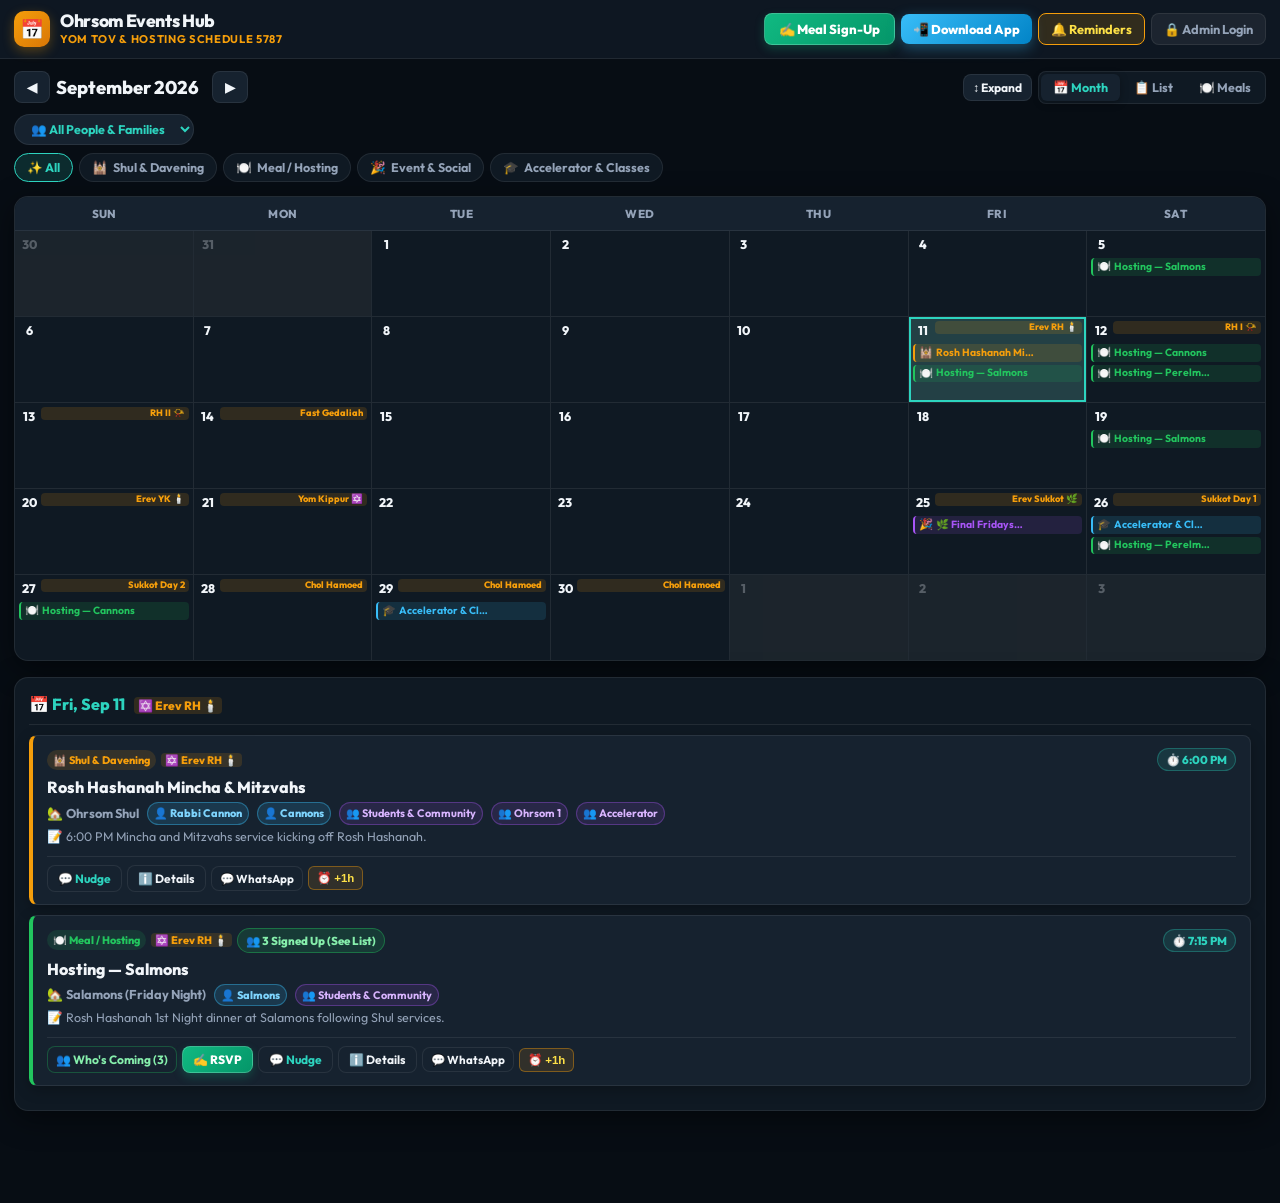
==== commit 19865408: "Remove logo image from header and restore clean brand emblem; set solid Yom Tov icon for downloaded " ====
--- a/ohrsom-events.html
+++ b/ohrsom-events.html
@@ -9,14 +9,15 @@
   <meta name="apple-mobile-web-app-title" content="Ohrsom Hub">
   <title>Ohrsom · Yom Tov & Events Calendar</title>
   
-  <link rel="icon" type="image/png" sizes="192x192" href="/api/ohrsom-icon/192">
-  <link rel="icon" type="image/png" sizes="512x512" href="/api/ohrsom-icon/512">
-  <link rel="apple-touch-icon" href="/api/ohrsom-icon/192">
-  <link rel="apple-touch-icon" sizes="180x180" href="/api/ohrsom-icon/192">
-  <link rel="apple-touch-icon" sizes="192x192" href="/api/ohrsom-icon/192">
-  <link rel="apple-touch-icon" sizes="512x512" href="/api/ohrsom-icon/512">
-  <link rel="apple-touch-icon-precomposed" href="/api/ohrsom-icon/192">
-  <link rel="manifest" href="/api/ohrsom-manifest">
+  <link rel="icon" type="image/png" sizes="192x192" href="/icons/ohrsom-icon-192.png">
+  <link rel="icon" type="image/png" sizes="512x512" href="/icons/ohrsom-icon-512.png">
+  <link rel="icon" type="image/png" href="/favicon.png">
+  <link rel="apple-touch-icon" href="/icons/apple-touch-icon-180x180.png">
+  <link rel="apple-touch-icon" sizes="180x180" href="/icons/apple-touch-icon-180x180.png">
+  <link rel="apple-touch-icon" sizes="192x192" href="/icons/ohrsom-icon-192.png">
+  <link rel="apple-touch-icon" sizes="512x512" href="/icons/ohrsom-icon-512.png">
+  <link rel="apple-touch-icon-precomposed" href="/icons/apple-touch-icon-precomposed.png">
+  <link rel="manifest" href="/ohrsom-manifest.json">
   
   <link rel="preconnect" href="https://fonts.googleapis.com">
   <link rel="preconnect" href="https://fonts.gstatic.com" crossorigin>
@@ -1290,7 +1291,7 @@
   <header class="header">
     <div class="header-inner">
       <div class="brand-wrap">
-        <img src="/icons/ohrsom-student-logo.png" alt="Ohrsom Student" class="brand-img-logo">
+        <div class="brand-logo">📅</div>
         <div>
           <h1 class="brand-title">Ohrsom Events Hub</h1>
           <p class="brand-subtitle">Yom Tov & Hosting Schedule 5787</p>
@@ -1902,7 +1903,7 @@
     <div class="modal-card" style="max-width: 600px;">
       <div class="modal-header">
         <div style="display: flex; align-items: center; gap: 10px;">
-          <img src="/icons/ohrsom-student-logo.png" alt="Ohrsom Student" class="brand-img-logo" style="height: 32px;">
+          <div class="brand-logo" style="width: 36px; height: 36px; font-size: 1.2rem;">✍️</div>
           <div>
             <h2 style="font-size: 1.15rem; font-weight: 800;">✍️ Yom Tov Meal Sign-Up</h2>
             <p style="font-size: 0.75rem; color: var(--gold);">Select all meals you'd like to join in one go!</p>
@@ -2147,7 +2148,7 @@
     <div class="modal-card" style="max-width: 680px;">
       <div class="modal-header">
         <div style="display: flex; align-items: center; gap: 10px;">
-          <img src="/icons/ohrsom-student-logo.png" alt="Ohrsom Student" class="brand-img-logo" style="height: 34px;">
+          <div class="brand-logo" style="width: 36px; height: 36px; font-size: 1.2rem;">📊</div>
           <div>
             <h2 style="font-size: 1.15rem; font-weight: 800;">📊 Master Meal Rosters & RSVPs</h2>
             <p id="masterRostersSubtitle" style="font-size: 0.75rem; color: var(--gold);">Overview of all Yom Tov meal sign-ups across all hosts</p>
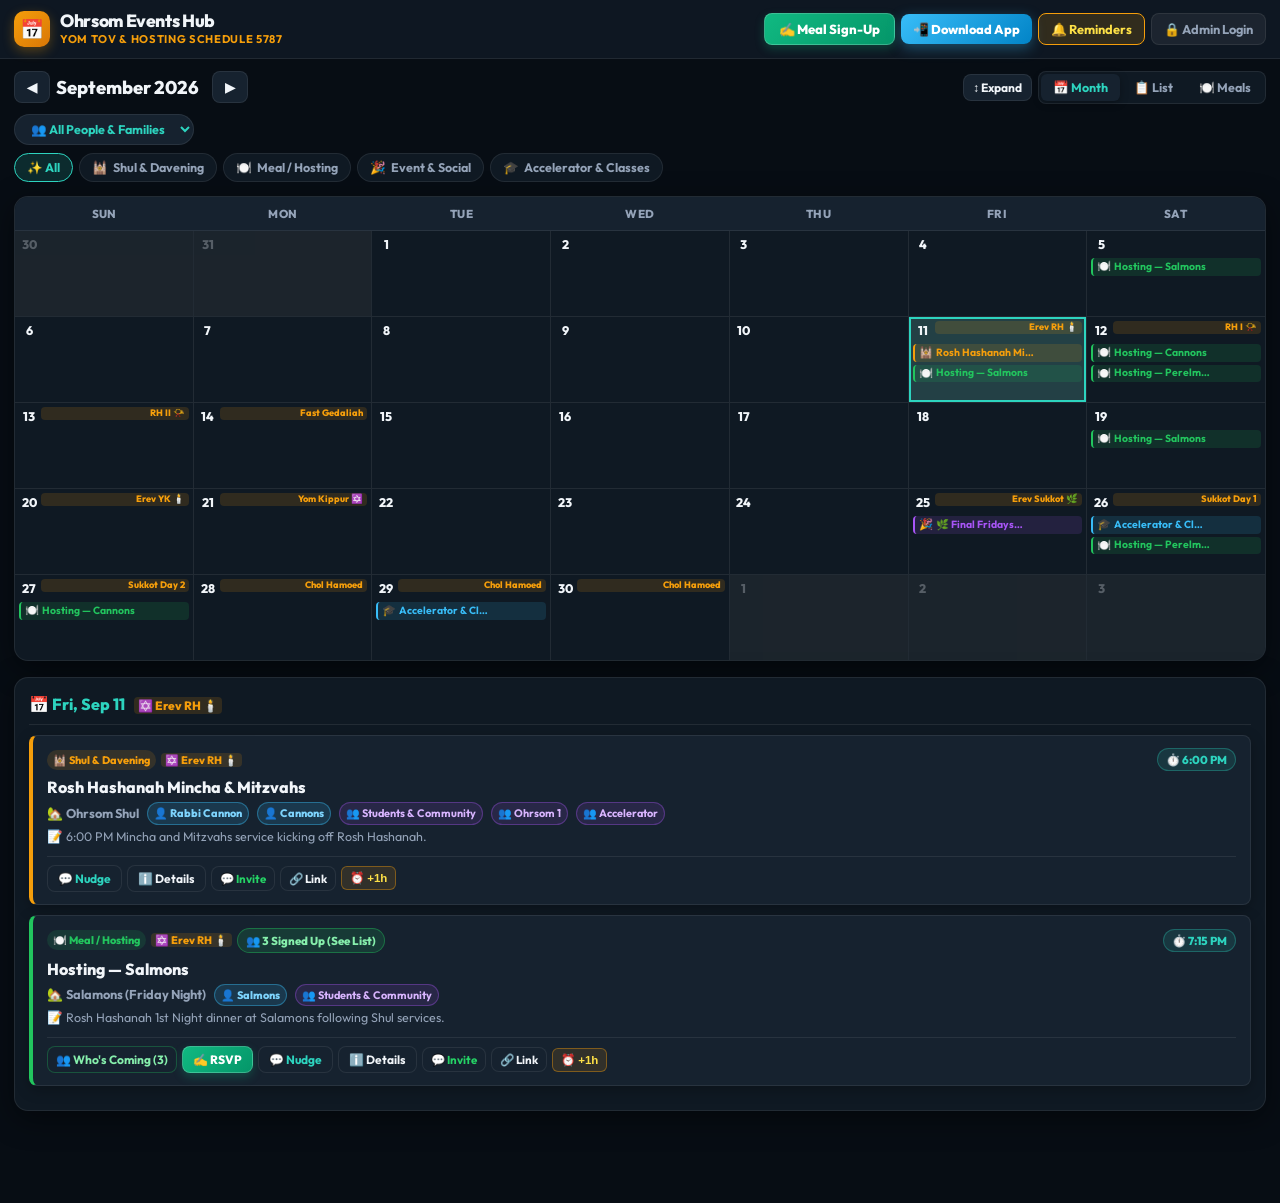
==== commit 191b5854: "Add Google Form style shareable event sign-up links with WhatsApp invite and URL routing" ====
--- a/ohrsom-events.html
+++ b/ohrsom-events.html
@@ -1680,20 +1680,11 @@
         <div style="display: flex; align-items: center; gap: 10px;">
           <img src="icons/ohrsom-icon.svg" style="width: 38px; height: 38px; border-radius: 9px; box-shadow: 0 4px 12px rgba(0,0,0,0.4);" alt="Ohrsom Icon">
           <div>
-            <h2 style="font-size: 1.15rem; font-weight: 800;">Install Ohrsom App</h2>
-            <p style="font-size: 0.75rem; color: var(--muted);">Dedicated standalone app with custom icon</p>
+            <h2 style="font-size: 1.15rem; font-weight: 800;">Download & Install App</h2>
+            <p style="font-size: 0.75rem; color: var(--muted);">Direct home screen install for fast access</p>
           </div>
         </div>
         <button class="modal-close-btn" onclick="closeDownloadModal()">✕</button>
-      </div>
-
-      <!-- Icon & Standalone Badge -->
-      <div style="display: flex; align-items: center; gap: 12px; background: rgba(245, 158, 11, 0.08); border: 1px solid rgba(245, 158, 11, 0.3); border-radius: var(--radius-sm); padding: 10px; margin-bottom: 12px;">
-        <img src="icons/ohrsom-icon.svg" style="width: 48px; height: 48px; border-radius: 12px; box-shadow: 0 4px 12px rgba(0,0,0,0.5);" alt="Ohrsom App Icon">
-        <div>
-          <div style="font-size: 0.88rem; font-weight: 800; color: #fbbf24;">✨ Dedicated "Ohrsom Hub" Icon</div>
-          <div style="font-size: 0.72rem; color: var(--muted);">Distinct Yom Tov Gold & Teal emblem. Completely separate from Perilium CRM!</div>
-        </div>
       </div>
 
       <!-- Prominent Install Button -->
@@ -1715,14 +1706,14 @@
           <div style="background: var(--surface-elevated); border: 1px solid var(--accent); border-radius: var(--radius-sm); padding: 12px 14px; font-size: 0.85rem; line-height: 1.5;">
             1. Tap the <strong>Share ⎋</strong> button at the bottom of Safari.<br>
             2. Scroll down and tap <strong>"Add to Home Screen" ➕</strong>.<br>
-            3. Tap <strong>Add</strong>. It will install with its own <strong>Ohrsom Hub</strong> icon!
+            3. Tap <strong>Add</strong> in the top right corner.
           </div>
         </div>
 
         <div id="androidInstallTip">
           <h4 style="font-size: 0.8rem; color: var(--blue); text-transform: uppercase; margin: 10px 0 6px;">🤖 Android / Chrome:</h4>
           <div style="background: var(--surface-elevated); border: 1px solid var(--blue); border-radius: var(--radius-sm); padding: 12px 14px; font-size: 0.85rem; line-height: 1.5;">
-            1. Tap the <strong>Install App</strong> button above.<br>
+            1. Tap the <strong>Install App on this Device</strong> button above.<br>
             2. If not prompted, tap the <strong>three dots ⋮</strong> menu in top right and select <strong>"Install App"</strong>.
           </div>
         </div>
@@ -1987,18 +1978,25 @@
     </div>
   </div>
 
-  <!-- ══ SINGLE EVENT RSVP MODAL ══ -->
+  <!-- ══ SINGLE EVENT RSVP MODAL (GOOGLE FORM STYLE) ══ -->
   <div class="modal-overlay" id="singleEventRsvpModal">
-    <div class="modal-card" style="max-width: 460px;">
+    <div class="modal-card" style="max-width: 480px;">
       <div class="modal-header">
         <div style="display: flex; align-items: center; gap: 10px;">
           <div class="brand-logo" style="width: 36px; height: 36px; font-size: 1.2rem;">✍️</div>
           <div>
-            <h2 id="singleRsvpModalTitle" style="font-size: 1.12rem; font-weight: 800;">RSVP for Meal</h2>
-            <p id="singleRsvpModalSubtitle" style="font-size: 0.75rem; color: var(--gold);">Host details & time</p>
+            <h2 id="singleRsvpModalTitle" style="font-size: 1.12rem; font-weight: 800;">Meal & Event Sign-Up</h2>
+            <p id="singleRsvpModalSubtitle" style="font-size: 0.75rem; color: var(--gold);">Fast 1-click attendance registration</p>
           </div>
         </div>
         <button class="modal-close-btn" onclick="closeSingleEventRsvpModal()">✕</button>
+      </div>
+
+      <!-- Event Details Highlight Card (Google Form Style Header) -->
+      <div id="singleRsvpEventSummaryCard" style="background: rgba(45, 212, 191, 0.08); border: 1px solid rgba(45, 212, 191, 0.25); border-radius: var(--radius-sm); padding: 12px 14px; margin-bottom: 12px;">
+        <div id="singleRsvpSummaryTitle" style="font-size: 1rem; font-weight: 800; color: #ffffff;"></div>
+        <div id="singleRsvpSummaryMeta" style="font-size: 0.8rem; color: var(--gold); margin-top: 4px; display: flex; flex-wrap: wrap; gap: 10px;"></div>
+        <div id="singleRsvpSummaryNotes" style="font-size: 0.78rem; color: var(--muted); margin-top: 6px; line-height: 1.4;"></div>
       </div>
 
       <!-- Saved Profile Badge -->
@@ -2008,7 +2006,7 @@
 
       <!-- Existing RSVP Alert Box -->
       <div id="singleRsvpExistingAlert" style="display:none; background: rgba(34, 197, 94, 0.12); border: 1px solid rgba(34, 197, 94, 0.4); border-radius: var(--radius-sm); padding: 10px; margin-bottom: 12px;">
-        <div style="color: #86efac; font-weight: 800; font-size: 0.85rem;">✅ You are currently registered for this meal!</div>
+        <div style="color: #86efac; font-weight: 800; font-size: 0.85rem;">✅ You are registered for this event!</div>
         <div style="font-size: 0.75rem; color: var(--muted); margin-top: 2px;" id="singleRsvpExistingDetails">Party of 1 · Vegetarian</div>
       </div>
 
@@ -2044,18 +2042,28 @@
 
         <div style="display: flex; align-items: center; gap: 8px; margin-bottom: 12px; font-size: 0.75rem; color: var(--muted);">
           <input type="checkbox" id="singleRsvpSaveProfileCheck" checked style="accent-color: var(--accent); cursor: pointer;">
-          <label for="singleRsvpSaveProfileCheck" style="cursor: pointer; font-weight: normal; margin-bottom: 0;">Remember my details on this device for fast 1-click sign-up next time</label>
+          <label for="singleRsvpSaveProfileCheck" style="cursor: pointer; font-weight: normal; margin-bottom: 0;">Remember my details on this device for fast 1-click sign-up</label>
         </div>
 
         <div style="display: flex; gap: 8px; margin-top: 14px; flex-wrap: wrap;">
           <button type="submit" class="btn btn-primary" id="singleRsvpSubmitBtn" style="flex: 2; min-width: 140px; padding: 11px; font-size: 0.9rem; font-weight: 800; justify-content: center;">
-            ✅ Confirm My RSVP
+            ✅ Confirm My Attendance
           </button>
           <button type="button" class="btn btn-secondary" id="singleRsvpCancelBtn" onclick="cancelCurrentEventRsvp()" style="display: none; flex: 1; min-width: 120px; padding: 11px; font-size: 0.82rem; color: var(--rose); font-weight: 700; justify-content: center;">
             ❌ Cancel RSVP
           </button>
           <button type="button" class="btn btn-secondary" onclick="closeSingleEventRsvpModal()" style="padding: 11px 14px;">
             Close
+          </button>
+        </div>
+
+        <!-- Share Sign-Up Link Toolbar -->
+        <div style="display: flex; gap: 8px; margin-top: 14px; padding-top: 12px; border-top: 1px solid rgba(255,255,255,0.08);">
+          <button type="button" class="btn btn-secondary" style="flex: 1; padding: 8px 10px; font-size: 0.78rem; color: #25D366; font-weight: 700; justify-content: center;" onclick="shareWhatsAppDirect(document.getElementById('singleRsvpEventId').value)">
+            💬 WhatsApp Invite Link
+          </button>
+          <button type="button" class="btn btn-secondary" style="flex: 1; padding: 8px 10px; font-size: 0.78rem; justify-content: center;" onclick="copyEventSignupLink(document.getElementById('singleRsvpEventId').value)">
+            🔗 Copy Sign-Up Link
           </button>
         </div>
       </form>
@@ -2525,6 +2533,7 @@
       renderCategorySelectOptions();
       updateTotalRsvpsBadge();
       render();
+      checkUrlDirectActions();
     }
 
     function saveCategories() { localStorage.setItem("ohrsom_categories_data", JSON.stringify(categories)); }
@@ -2714,14 +2723,40 @@
       }, 300);
     }
 
-    // ══ SINGLE EVENT RSVP MODAL & PROFILE AUTOFILL ══
+    // ══ SINGLE EVENT RSVP MODAL & PROFILE AUTOFILL (GOOGLE FORM STYLE) ══
     function openSingleEventRsvpModal(eventId) {
       const e = events.find(ev => ev.id === eventId);
       if (!e) return;
       document.getElementById("singleRsvpEventId").value = e.id;
-      document.getElementById("singleRsvpModalTitle").textContent = `✍️ RSVP: ${e.title}`;
-      document.getElementById("singleRsvpModalSubtitle").textContent = `📅 ${e.date}${e.time ? ` at ${e.time}` : ''} ${e.host ? `· 🏡 ${e.host}` : ''}`;
+      document.getElementById("singleRsvpModalTitle").textContent = `✍️ Sign Up: ${e.title}`;
       
+      const d = new Date(e.date + "T00:00:00");
+      const formattedDate = d.toLocaleDateString("en-US", { weekday: "long", month: "long", day: "numeric" });
+      const hol = JEWISH_HOLIDAYS[e.date];
+      const rsvpCount = getEventRsvpGuestCount(e.id);
+      
+      document.getElementById("singleRsvpModalSubtitle").textContent = `${formattedDate}${e.time ? ` at ${e.time}` : ''}`;
+      
+      const sumTitle = document.getElementById("singleRsvpSummaryTitle");
+      const sumMeta = document.getElementById("singleRsvpSummaryMeta");
+      const sumNotes = document.getElementById("singleRsvpSummaryNotes");
+      
+      if (sumTitle) {
+        sumTitle.innerHTML = `🍽️ <strong>${e.title}</strong>${hol ? ` <span class="jewish-holiday-pill" style="font-size: 0.7rem;">✡️ ${hol}</span>` : ''}`;
+      }
+      if (sumMeta) {
+        sumMeta.innerHTML = `
+          <span>📅 ${formattedDate}</span>
+          ${e.time ? `<span>⏱️ <strong>${e.time}</strong></span>` : ''}
+          ${e.host ? `<span>🏡 Host: <strong>${e.host}</strong></span>` : ''}
+          <span style="color: var(--accent); font-weight: 700;">👥 ${rsvpCount} Signed Up</span>
+        `;
+      }
+      if (sumNotes) {
+        sumNotes.textContent = e.notes ? `📝 Details / Instructions: ${e.notes}` : "";
+        sumNotes.style.display = e.notes ? "block" : "none";
+      }
+
       const savedName = localStorage.getItem("ohrsom_user_name") || "";
       const savedPhone = localStorage.getItem("ohrsom_user_phone") || "";
       const savedDietary = localStorage.getItem("ohrsom_user_dietary") || "";
@@ -2745,7 +2780,7 @@
         }
         if (profileBadge) profileBadge.style.display = "none";
         if (cancelBtn) cancelBtn.style.display = "inline-flex";
-        if (submitBtn) submitBtn.innerHTML = "💾 Update My RSVP";
+        if (submitBtn) submitBtn.innerHTML = "💾 Update My Attendance";
       } else {
         document.getElementById("singleRsvpName").value = savedName;
         document.getElementById("singleRsvpPhone").value = savedPhone;
@@ -2764,7 +2799,7 @@
           }
         }
         if (cancelBtn) cancelBtn.style.display = "none";
-        if (submitBtn) submitBtn.innerHTML = "✅ Confirm My RSVP";
+        if (submitBtn) submitBtn.innerHTML = "✅ Confirm My Attendance";
       }
       
       document.getElementById("singleEventRsvpModal").classList.add("active");
@@ -3486,7 +3521,7 @@
         deferredPrompt.prompt();
         deferredPrompt.userChoice.then((choiceResult) => { 
           if (choiceResult.outcome === 'accepted') {
-            showInAppNotification("App Installed! 📲", "Ohrsom Hub added with its dedicated Gold & Teal icon.");
+            showInAppNotification("App Installed! 📲", "Ohrsom Hub is now installed on your device.");
           }
           deferredPrompt = null; 
           closeDownloadModal(); 
@@ -3698,7 +3733,10 @@
 
     // ══ DAY / EVENT OVERVIEW POP-UP MODAL ══
     function openDayOverviewModal(dateKey, highlightEventId = null) {
+      if (!dateKey) dateKey = selectedDateKey || "2026-09-11";
       selectedDateKey = dateKey;
+      document.querySelectorAll(".cal-day-cell").forEach(c => c.classList.toggle("is-selected-day", c.getAttribute("data-date") === dateKey));
+      renderDayAgenda(dateKey);
       const d = new Date(dateKey + "T00:00:00");
       const formattedDate = d.toLocaleDateString("en-US", { weekday: "long", month: "long", day: "numeric", year: "numeric" });
       const hol = JEWISH_HOLIDAYS[dateKey];
@@ -3889,11 +3927,79 @@
       openMoveEventModal();
     }
 
+    // ══ EVENT SIGN-UP LINK (GOOGLE FORM STYLE SHARING) ══
+    function getEventSignupUrl(id) {
+      const e = events.find(item => item.id === id);
+      if (!e) return window.location.href;
+      let baseUrl = window.location.href.split('?')[0].split('#')[0];
+      // If run locally, fallback to production domain for sharing with external users
+      if (baseUrl.startsWith('file:') || baseUrl.includes('localhost') || baseUrl.includes('127.0.0.1')) {
+        return `https://perilium-crm-web.vercel.app/ohrsom-schedule.html?rsvp=${encodeURIComponent(e.id)}`;
+      }
+      return `${baseUrl}?rsvp=${encodeURIComponent(e.id)}`;
+    }
+
+    function copyEventSignupLink(id) {
+      const e = events.find(item => item.id === id);
+      if (!e) return;
+      const url = getEventSignupUrl(id);
+      if (navigator.clipboard && navigator.clipboard.writeText) {
+        navigator.clipboard.writeText(url).then(() => {
+          showInAppNotification("Sign-Up Link Copied! 🔗", `Direct RSVP link for "${e.title}" copied to clipboard.`);
+        }).catch(() => {
+          prompt("Copy this Sign-Up Link to share with guests:", url);
+        });
+      } else {
+        prompt("Copy this Sign-Up Link to share with guests:", url);
+      }
+    }
+
     function shareWhatsAppDirect(id) {
       const e = events.find(item => item.id === id);
       if (!e) return;
-      const text = `🌿 *Ohrsom Event: ${e.title}*\n📅 *Date:* ${e.date}\n⏱️ *Time:* ${e.time || 'TBD'}\n🏡 *Host/Location:* ${e.host || 'Ohrsom'}${e.notes ? `\n📝 *Notes:* ${e.notes}` : ''}\n\nRSVP via Ohrsom Events Hub!`;
+      const d = new Date(e.date + "T00:00:00");
+      const formattedDate = d.toLocaleDateString("en-US", { weekday: "long", month: "short", day: "numeric" });
+      const hol = JEWISH_HOLIDAYS[e.date];
+      const url = getEventSignupUrl(e.id);
+      
+      const text = `🍽️ *Sign Up / RSVP: ${e.title}*${hol ? ` (✡️ ${hol})` : ''}\n\n📅 *Date:* ${formattedDate}\n⏱️ *Time:* ${e.time || 'TBA'}\n🏡 *Host / Location:* ${e.host || 'Ohrsom'}${e.notes ? `\n📝 *Notes:* ${e.notes}` : ''}\n\n👉 *Click here to sign up & attend:*\n${url}`;
+      
       window.open(`https://api.whatsapp.com/send?text=${encodeURIComponent(text)}`, "_blank");
+    }
+
+    function checkUrlDirectActions() {
+      try {
+        const urlParams = new URLSearchParams(window.location.search);
+        const rsvpId = urlParams.get('rsvp') || urlParams.get('signup') || urlParams.get('event');
+        const wizardParam = urlParams.get('wizard');
+        const dayParam = urlParams.get('day') || urlParams.get('date');
+
+        if (wizardParam === 'meals' || wizardParam === 'all' || rsvpId === 'all') {
+          setTimeout(() => openMultiMealSignupModal(), 350);
+          return;
+        }
+
+        if (rsvpId) {
+          const e = events.find(item => item.id === rsvpId || item.id.toLowerCase() === rsvpId.toLowerCase());
+          if (e) {
+            setTimeout(() => {
+              selectCalendarDay(e.date);
+              openSingleEventRsvpModal(e.id);
+              showInAppNotification(`Meal Sign-Up ✍️`, `Fill in your details below to attend "${e.title}".`);
+            }, 350);
+            return;
+          }
+        }
+
+        if (dayParam) {
+          setTimeout(() => {
+            selectCalendarDay(dayParam);
+            openDayOverviewModal(dayParam);
+          }, 350);
+        }
+      } catch (err) {
+        console.warn("URL direct action routing error:", err);
+      }
     }
 
     // ══ SETTINGS MODAL ══
@@ -4153,12 +4259,6 @@
       selectedDateKey = dateKey;
       document.querySelectorAll(".cal-day-cell").forEach(c => c.classList.toggle("is-selected-day", c.getAttribute("data-date") === dateKey));
       renderDayAgenda(dateKey);
-    }
-
-    function openDayOverviewModal(dateKey, eventId = null) {
-      if (dateKey) selectCalendarDay(dateKey);
-      const sec = document.getElementById("mobileDayAgendaSection");
-      if (sec) sec.scrollIntoView({ behavior: "smooth", block: "nearest" });
     }
 
     function getHostSummaryBannerHtml(person) {
@@ -4299,7 +4399,8 @@
 
           <div class="agenda-card-actions">
             ${editBtnHtml}
-            <button class="btn btn-secondary" style="padding:4px 8px; font-size:0.72rem;" onclick="event.stopPropagation(); shareWhatsAppDirect('${e.id}')">💬 WhatsApp</button>
+            <button class="btn btn-secondary" style="padding:4px 8px; font-size:0.72rem; color:#25D366;" title="Share on WhatsApp" onclick="event.stopPropagation(); shareWhatsAppDirect('${e.id}')">💬 Invite</button>
+            <button class="btn btn-secondary" style="padding:4px 8px; font-size:0.72rem;" title="Copy sign-up link" onclick="event.stopPropagation(); copyEventSignupLink('${e.id}')">🔗 Link</button>
             <button class="snooze-quick-btn" onclick="event.stopPropagation(); snoozeReminderForEvent('${e.id}', 1)">⏰ +1h</button>
           </div>
         </div>`;
@@ -4356,9 +4457,13 @@
           ${completeBtnHtml}
           ${rsvpBtnHtml}
           <button class="btn btn-secondary" style="padding:4px 8px; font-size:0.72rem;" onclick="event.stopPropagation(); openEditEventModal('${e.id}')">✏️ Edit</button>
+          <button class="btn btn-secondary" style="padding:4px 8px; font-size:0.72rem; color:#25D366;" title="Share sign-up on WhatsApp" onclick="event.stopPropagation(); shareWhatsAppDirect('${e.id}')">💬 Invite</button>
+          <button class="btn btn-secondary" style="padding:4px 8px; font-size:0.72rem;" title="Copy sign-up link" onclick="event.stopPropagation(); copyEventSignupLink('${e.id}')">🔗 Link</button>
         `
         : `
           ${rsvpBtnHtml}
+          <button class="btn btn-secondary" style="padding:4px 8px; font-size:0.72rem; color:#25D366;" title="Share sign-up on WhatsApp" onclick="event.stopPropagation(); shareWhatsAppDirect('${e.id}')">💬 Invite</button>
+          <button class="btn btn-secondary" style="padding:4px 8px; font-size:0.72rem;" title="Copy sign-up link" onclick="event.stopPropagation(); copyEventSignupLink('${e.id}')">🔗 Link</button>
           <button class="btn btn-secondary" style="padding:4px 8px; font-size:0.72rem;" onclick="event.stopPropagation(); openDayOverviewModal('${e.date}', '${e.id}')">ℹ️ Overview</button>
         `;
 
